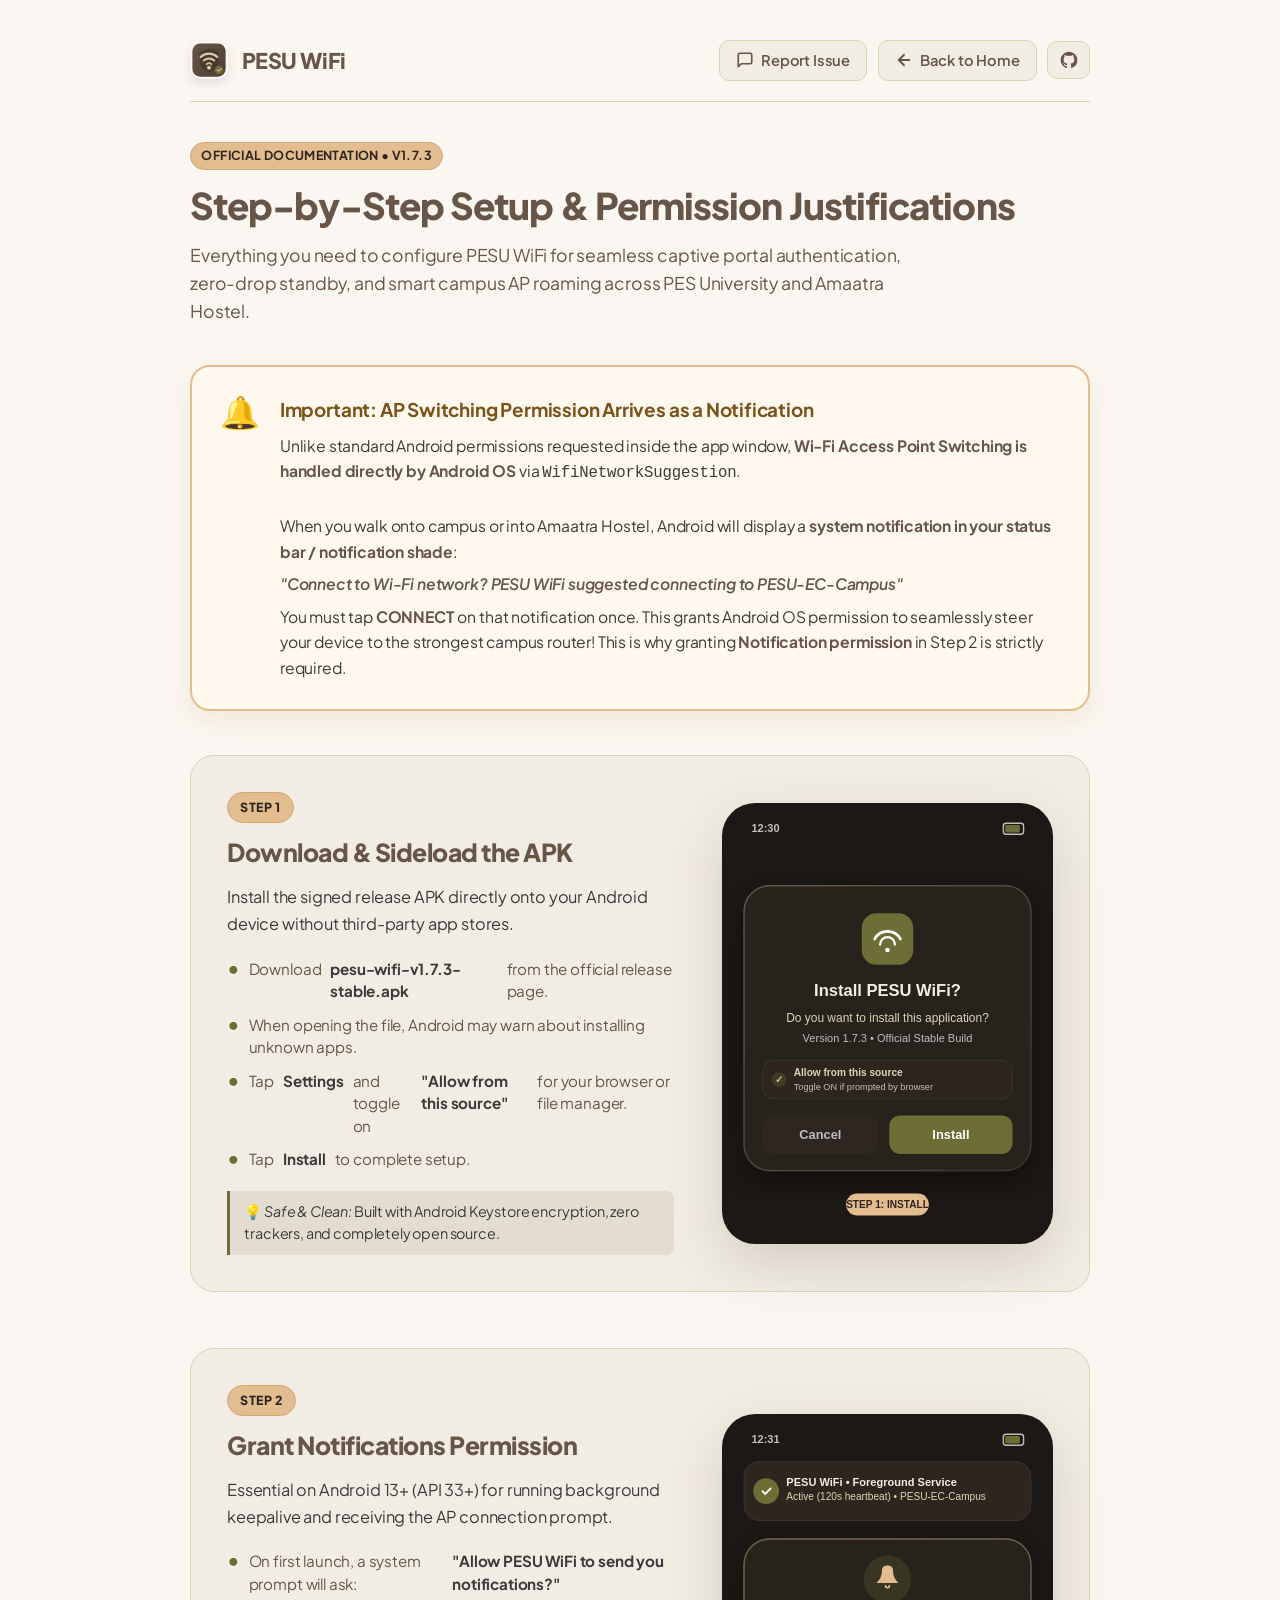
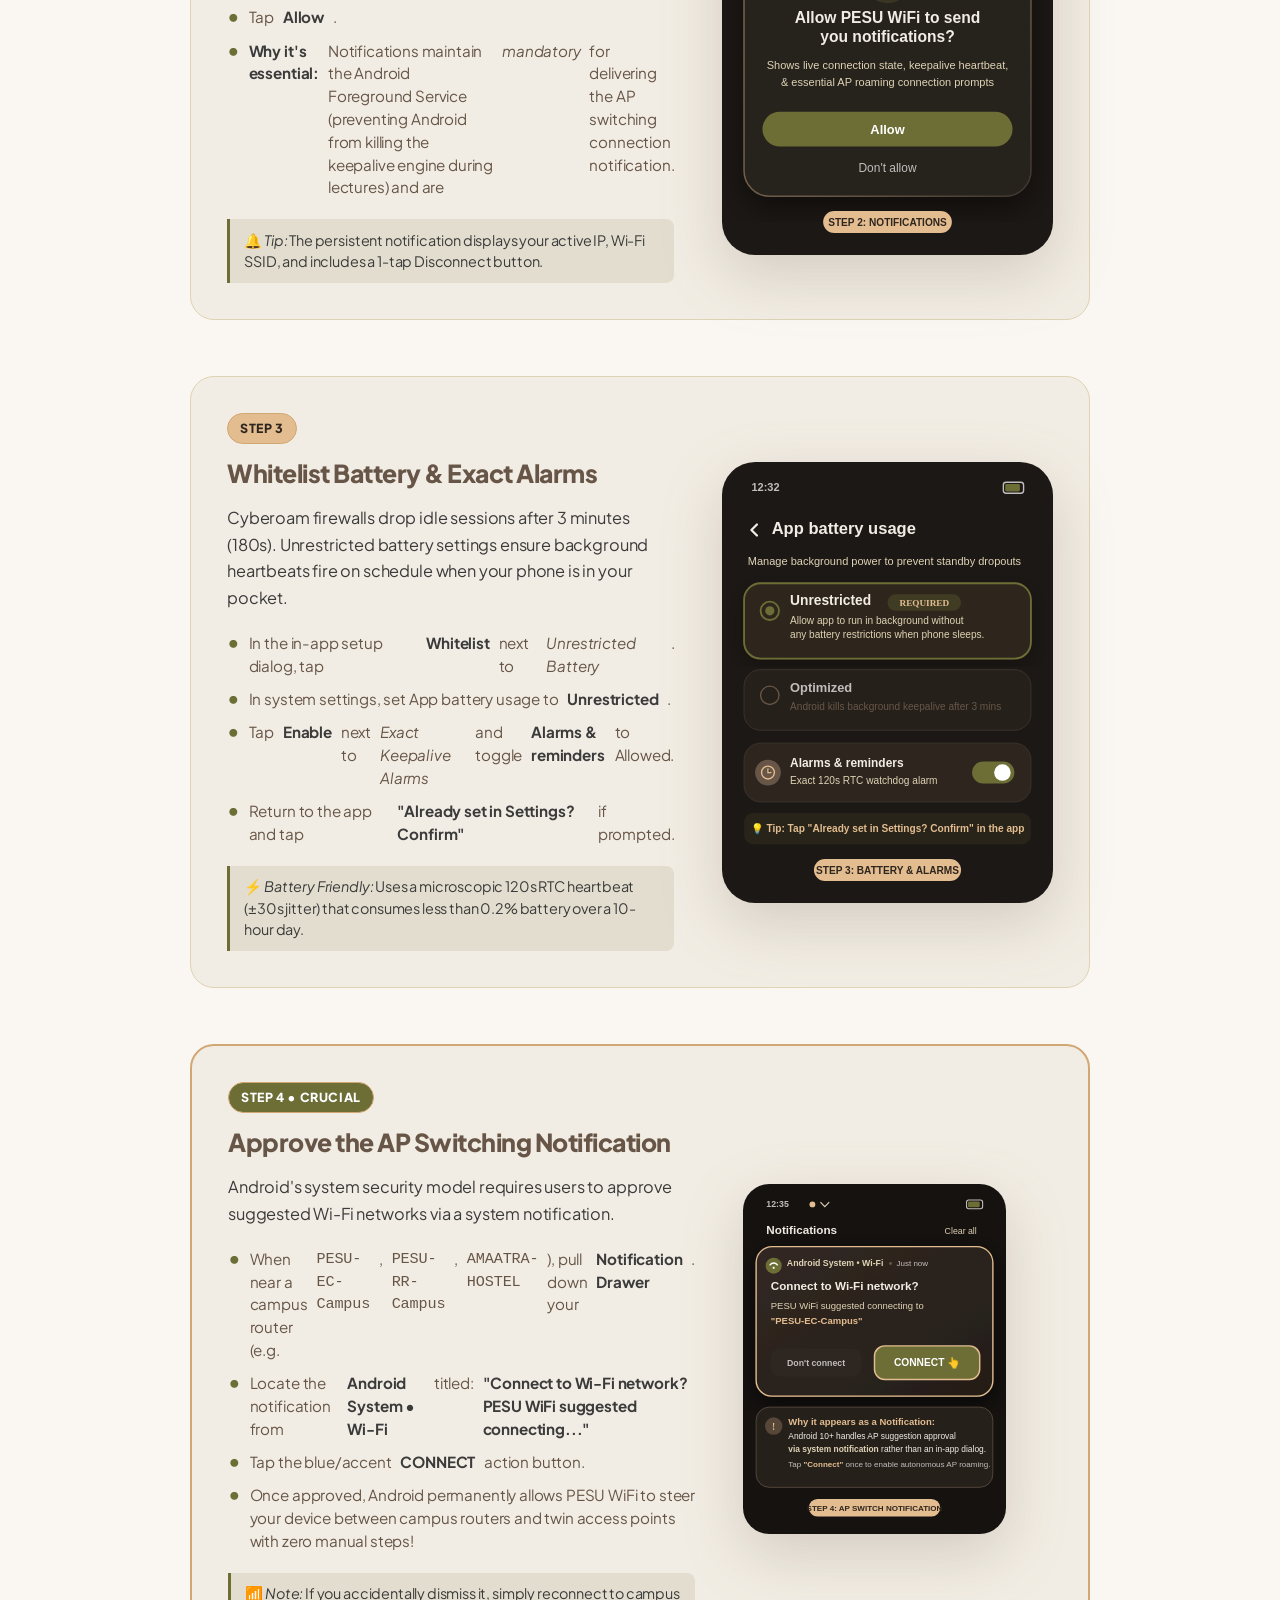
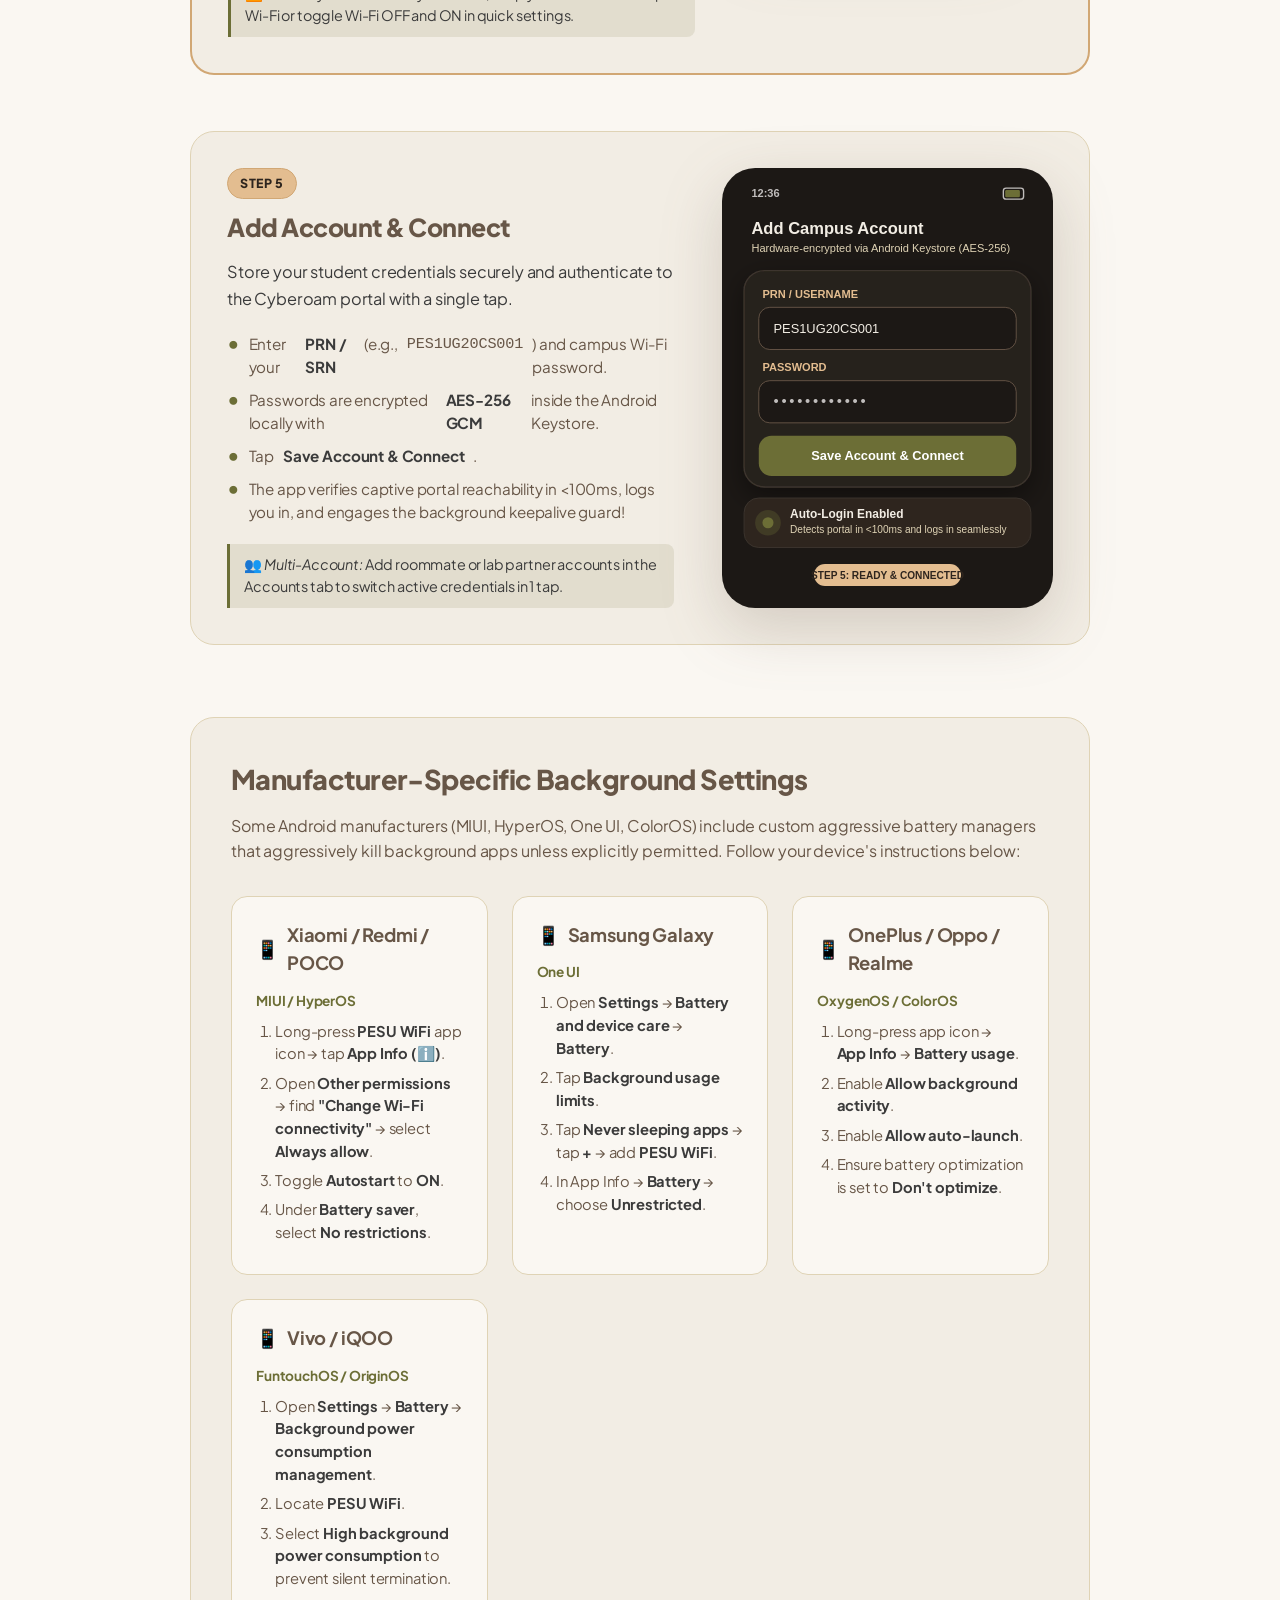
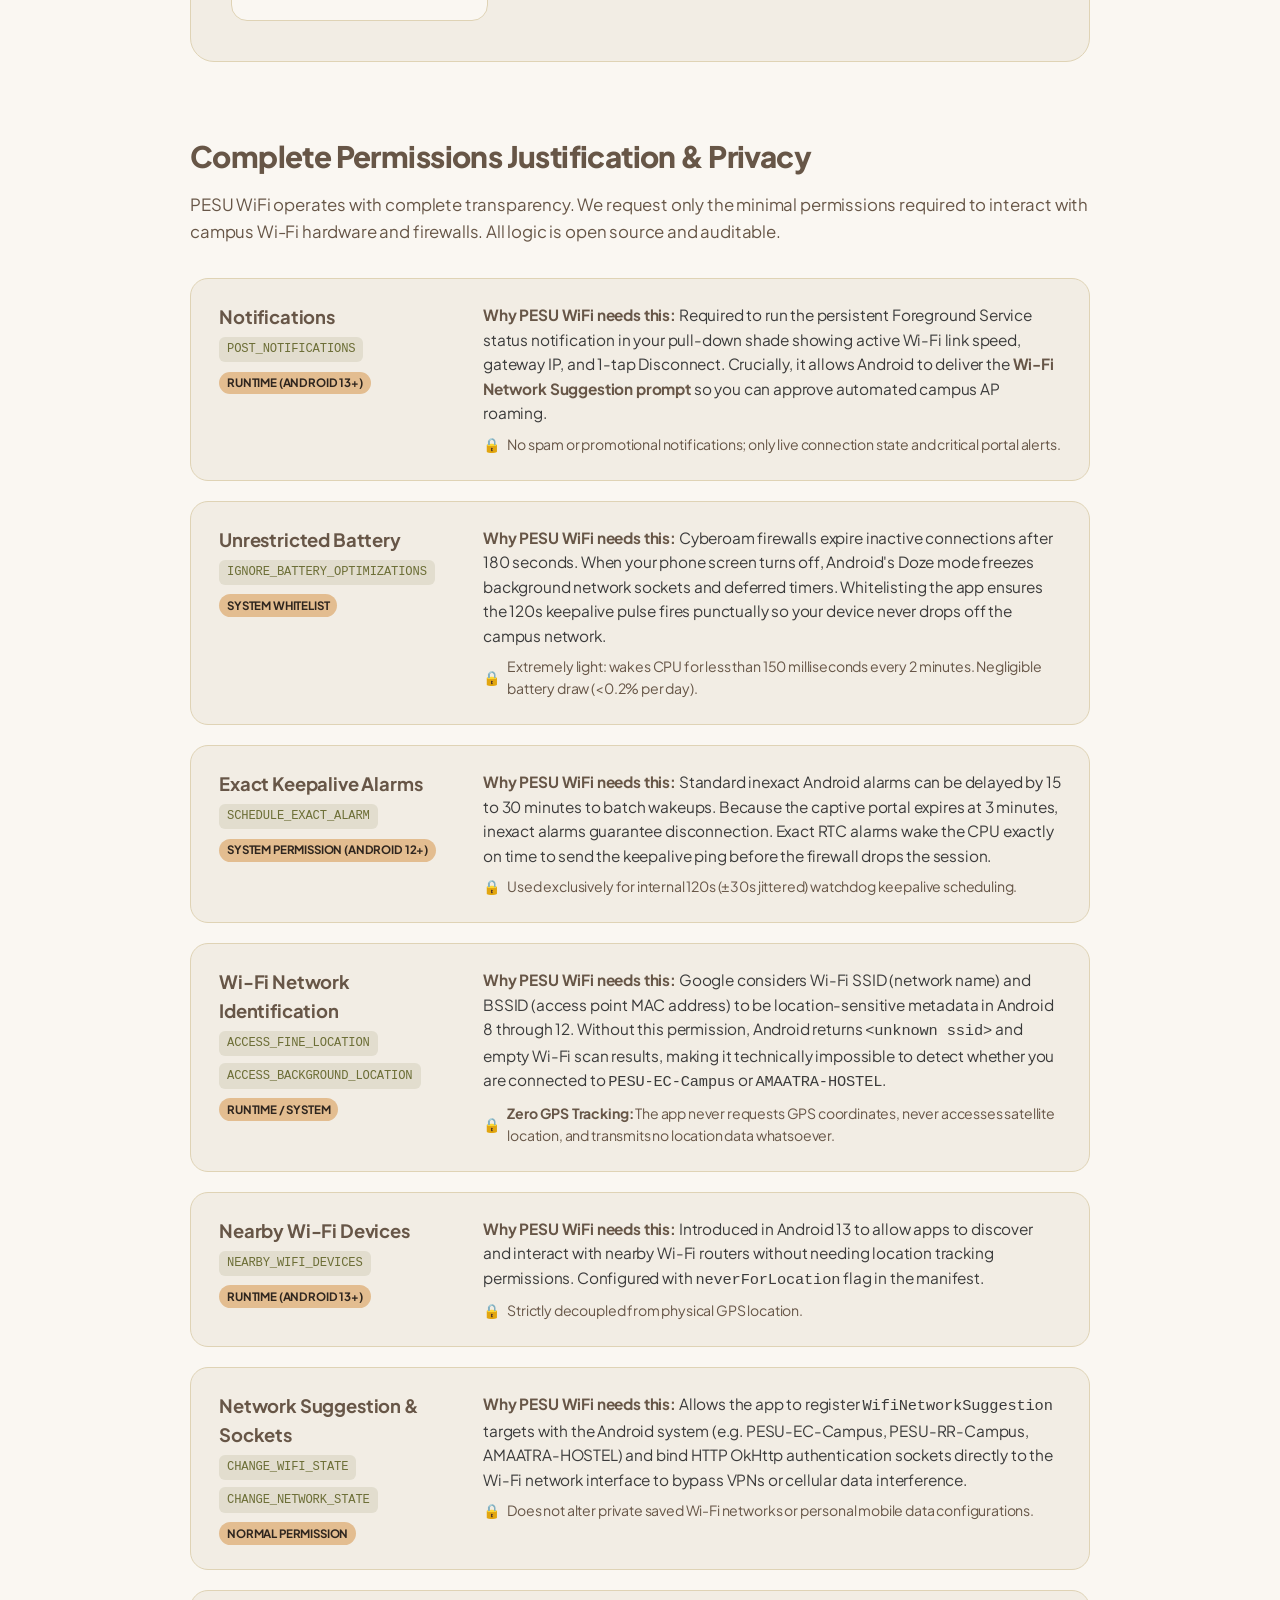
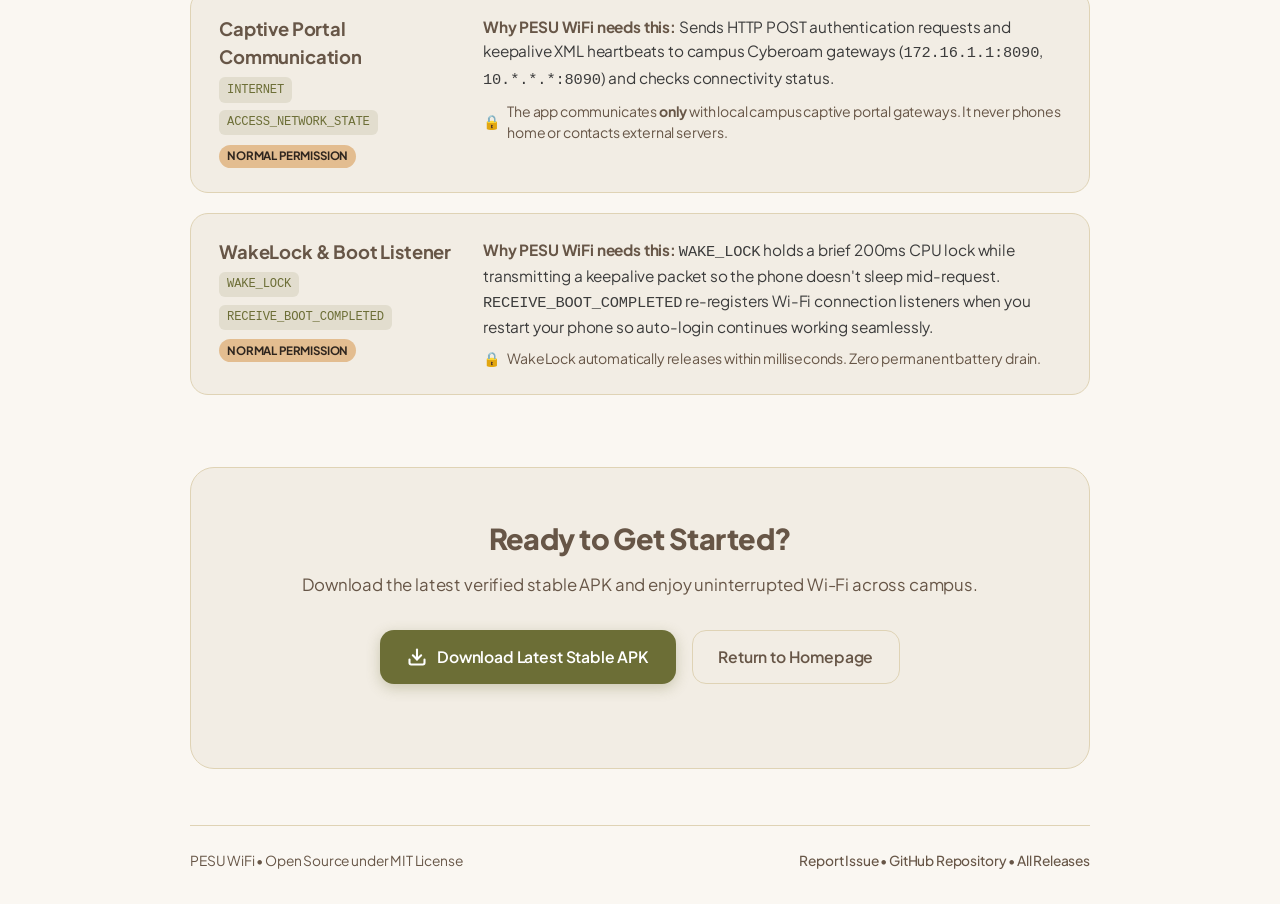
==== website/instructions.html @ f156d689 "feat(website): add theme-matching GitHub logo in top right corner" ====
<!DOCTYPE html>
<html lang="en">
<head>
  <meta charset="UTF-8">
  <meta name="viewport" content="width=device-width, initial-scale=1.0">
  <meta name="description" content="Step-by-step setup guide, AP switching instructions, and permission justifications for PESU WiFi on Android.">
  <meta name="theme-color" content="#675647">

  <title>Setup Guide &amp; Permissions — PESU WiFi</title>

  <link rel="icon" type="image/svg+xml" href="./assets/icon.svg">
  <link rel="preconnect" href="https://fonts.googleapis.com">
  <link rel="preconnect" href="https://fonts.gstatic.com" crossorigin>
  <link href="https://fonts.googleapis.com/css2?family=Plus+Jakarta+Sans:wght@400;500;600;700;800&display=swap" rel="stylesheet">
  <link rel="stylesheet" href="./css/style.css?v=7">
</head>
<body>

  <div class="guide-container">
    
    <!-- Top Navigation -->
    <nav class="nav-bar">
      <a href="./index.html" class="nav-brand">
        <img src="./assets/icon.svg" alt="PESU WiFi Logo" width="38" height="38">
        <span>PESU WiFi</span>
      </a>
      <div class="nav-links">
        <a href="./report.html" class="nav-back-link">
          <svg width="18" height="18" viewBox="0 0 24 24" fill="none" stroke="currentColor" stroke-width="2.2" stroke-linecap="round" stroke-linejoin="round">
            <path d="M21 15a2 2 0 0 1-2 2H7l-4 4V5a2 2 0 0 1 2-2h14a2 2 0 0 1 2 2z"></path>
          </svg>
          <span>Report Issue</span>
        </a>
        <a href="./index.html" class="nav-back-link">
          <svg width="18" height="18" viewBox="0 0 24 24" fill="none" stroke="currentColor" stroke-width="2.5" stroke-linecap="round" stroke-linejoin="round">
            <line x1="19" y1="12" x2="5" y2="12"></line>
            <polyline points="12 19 5 12 12 5"></polyline>
          </svg>
          <span>Back to Home</span>
        </a>
        <a href="https://github.com/imyash0722/pesu-wifi-android" class="nav-back-link nav-icon-link" target="_blank" rel="noopener noreferrer" aria-label="View on GitHub" title="View on GitHub">
          <svg width="20" height="20" viewBox="0 0 24 24" fill="currentColor" aria-hidden="true">
            <path fill-rule="evenodd" clip-rule="evenodd" d="M12 2C6.477 2 2 6.484 2 12.017c0 4.425 2.865 8.18 6.839 9.504.5.092.682-.217.682-.483 0-.237-.008-.868-.013-1.703-2.782.605-3.369-1.343-3.369-1.343-.454-1.158-1.11-1.466-1.11-1.466-.908-.62.069-.608.069-.608 1.003.07 1.53 1.032 1.53 1.032.892 1.53 2.341 1.088 2.91.832.092-.647.35-1.088.636-1.338-2.22-.253-4.555-1.113-4.555-4.951 0-1.093.39-1.988 1.029-2.688-.103-.253-.446-1.272.098-2.65 0 0 .84-.27 2.75 1.026A9.564 9.564 0 0112 6.844c.85.004 1.705.115 2.504.337 1.909-1.296 2.747-1.027 2.747-1.027.546 1.379.202 2.398.1 2.651.64.7 1.028 1.595 1.028 2.688 0 3.848-2.339 4.695-4.566 4.943.359.309.678.92.678 1.855 0 1.338-.012 2.419-.012 2.747 0 .268.18.58.688.482A10.019 10.019 0 0022 12.017C22 6.484 17.522 2 12 2z"/>
          </svg>
        </a>
      </div>
    </nav>

    <!-- Header -->
    <header class="guide-header">
      <span class="badge" style="margin-bottom: 0.85rem;">Official Documentation • v1.7.3</span>
      <h1>Step-by-Step Setup &amp; Permission Justifications</h1>
      <p>
        Everything you need to configure PESU WiFi for seamless captive portal authentication, zero-drop standby, and smart campus AP roaming across PES University and Amaatra Hostel.
      </p>
    </header>

    <!-- CRITICAL CALLOUT: AP SWITCHING PERMISSION ARRIVES AS NOTIFICATION -->
    <aside class="notice-card" role="alert">
      <div class="notice-icon">🔔</div>
      <div>
        <h2 class="notice-title">Important: AP Switching Permission Arrives as a Notification</h2>
        <div class="notice-body">
          Unlike standard Android permissions requested inside the app window, <strong>Wi-Fi Access Point Switching is handled directly by Android OS</strong> via <code>WifiNetworkSuggestion</code>.<br><br>
          When you walk onto campus or into Amaatra Hostel, Android will display a <strong>system notification in your status bar / notification shade</strong>:
          <br>
          <em style="display:inline-block; margin: 0.4rem 0; font-weight:600; color:var(--brand-title);">"Connect to Wi-Fi network? PESU WiFi suggested connecting to PESU-EC-Campus"</em>
          <br>
          You must tap <strong>CONNECT</strong> on that notification once. This grants Android OS permission to seamlessly steer your device to the strongest campus router! 
          This is why granting <strong>Notification permission</strong> in Step 2 is strictly required.
        </div>
      </div>
    </aside>

    <!-- STEP-BY-STEP VISUAL INSTRUCTIONS -->
    <section class="steps-section" aria-label="Installation and Setup Steps">
      
      <!-- Step 1: Install -->
      <article class="step-item">
        <div class="step-content">
          <span class="step-badge">Step 1</span>
          <h2 class="step-title">Download &amp; Sideload the APK</h2>
          <p class="step-desc">
            Install the signed release APK directly onto your Android device without third-party app stores.
          </p>
          <ul class="step-list">
            <li>Download <strong>pesu-wifi-v1.7.3-stable.apk</strong> from the official release page.</li>
            <li>When opening the file, Android may warn about installing unknown apps.</li>
            <li>Tap <strong>Settings</strong> and toggle on <strong>"Allow from this source"</strong> for your browser or file manager.</li>
            <li>Tap <strong>Install</strong> to complete setup.</li>
          </ul>
          <div class="step-tip">
            💡 <em>Safe &amp; Clean:</em> Built with Android Keystore encryption, zero trackers, and completely open source.
          </div>
        </div>
        <div class="step-mockup">
          <img src="./assets/mockups/step-install.svg" alt="Illustration of Step 1 APK Installation dialog" width="340" height="450" loading="lazy">
        </div>
      </article>

      <!-- Step 2: Notifications -->
      <article class="step-item">
        <div class="step-content">
          <span class="step-badge">Step 2</span>
          <h2 class="step-title">Grant Notifications Permission</h2>
          <p class="step-desc">
            Essential on Android 13+ (API 33+) for running background keepalive and receiving the AP connection prompt.
          </p>
          <ul class="step-list">
            <li>On first launch, a system prompt will ask: <strong>"Allow PESU WiFi to send you notifications?"</strong></li>
            <li>Tap <strong>Allow</strong>.</li>
            <li><strong>Why it's essential:</strong> Notifications maintain the Android Foreground Service (preventing Android from killing the keepalive engine during lectures) and are <em>mandatory</em> for delivering the AP switching connection notification.</li>
          </ul>
          <div class="step-tip">
            🔔 <em>Tip:</em> The persistent notification displays your active IP, Wi-Fi SSID, and includes a 1-tap Disconnect button.
          </div>
        </div>
        <div class="step-mockup">
          <img src="./assets/mockups/step-notification.svg" alt="Illustration of Step 2 Notification Permission prompt" width="340" height="450" loading="lazy">
        </div>
      </article>

      <!-- Step 3: Battery & Alarms -->
      <article class="step-item">
        <div class="step-content">
          <span class="step-badge">Step 3</span>
          <h2 class="step-title">Whitelist Battery &amp; Exact Alarms</h2>
          <p class="step-desc">
            Cyberoam firewalls drop idle sessions after 3 minutes (180s). Unrestricted battery settings ensure background heartbeats fire on schedule when your phone is in your pocket.
          </p>
          <ul class="step-list">
            <li>In the in-app setup dialog, tap <strong>Whitelist</strong> next to <em>Unrestricted Battery</em>.</li>
            <li>In system settings, set App battery usage to <strong>Unrestricted</strong>.</li>
            <li>Tap <strong>Enable</strong> next to <em>Exact Keepalive Alarms</em> and toggle <strong>Alarms &amp; reminders</strong> to Allowed.</li>
            <li>Return to the app and tap <strong>"Already set in Settings? Confirm"</strong> if prompted.</li>
          </ul>
          <div class="step-tip">
            ⚡ <em>Battery Friendly:</em> Uses a microscopic 120s RTC heartbeat (&plusmn;30s jitter) that consumes less than 0.2% battery over a 10-hour day.
          </div>
        </div>
        <div class="step-mockup">
          <img src="./assets/mockups/step-battery.svg" alt="Illustration of Step 3 Battery Optimization and Exact Alarms settings" width="340" height="450" loading="lazy">
        </div>
      </article>

      <!-- Step 4: AP Switching Notification -->
      <article class="step-item" style="border: 2px solid var(--badge-border);">
        <div class="step-content">
          <span class="step-badge" style="background:#6C6E36; color:#FFF;">Step 4 • Crucial</span>
          <h2 class="step-title">Approve the AP Switching Notification</h2>
          <p class="step-desc">
            Android's system security model requires users to approve suggested Wi-Fi networks via a system notification.
          </p>
          <ul class="step-list">
            <li>When near a campus router (e.g. <code>PESU-EC-Campus</code>, <code>PESU-RR-Campus</code>, <code>AMAATRA-HOSTEL</code>), pull down your <strong>Notification Drawer</strong>.</li>
            <li>Locate the notification from <strong>Android System • Wi-Fi</strong> titled: <br><strong>"Connect to Wi-Fi network? PESU WiFi suggested connecting..."</strong></li>
            <li>Tap the blue/accent <strong>CONNECT</strong> action button.</li>
            <li>Once approved, Android permanently allows PESU WiFi to steer your device between campus routers and twin access points with zero manual steps!</li>
          </ul>
          <div class="step-tip">
            📶 <em>Note:</em> If you accidentally dismiss it, simply reconnect to campus Wi-Fi or toggle Wi-Fi OFF and ON in quick settings.
          </div>
        </div>
        <div class="step-mockup">
          <img src="./assets/mockups/step-ap-notification.svg" alt="Illustration of Step 4 Android System Notification for Wi-Fi Suggestion" width="340" height="450" loading="lazy">
        </div>
      </article>

      <!-- Step 5: Account & Connect -->
      <article class="step-item">
        <div class="step-content">
          <span class="step-badge">Step 5</span>
          <h2 class="step-title">Add Account &amp; Connect</h2>
          <p class="step-desc">
            Store your student credentials securely and authenticate to the Cyberoam portal with a single tap.
          </p>
          <ul class="step-list">
            <li>Enter your <strong>PRN / SRN</strong> (e.g., <code>PES1UG20CS001</code>) and campus Wi-Fi password.</li>
            <li>Passwords are encrypted locally with <strong>AES-256 GCM</strong> inside the Android Keystore.</li>
            <li>Tap <strong>Save Account &amp; Connect</strong>.</li>
            <li>The app verifies captive portal reachability in &lt;100ms, logs you in, and engages the background keepalive guard!</li>
          </ul>
          <div class="step-tip">
            👥 <em>Multi-Account:</em> Add roommate or lab partner accounts in the Accounts tab to switch active credentials in 1 tap.
          </div>
        </div>
        <div class="step-mockup">
          <img src="./assets/mockups/step-account.svg" alt="Illustration of Step 5 Account credentials form" width="340" height="450" loading="lazy">
        </div>
      </article>

    </section>

    <!-- OEM BRAND SPECIFIC SETTINGS -->
    <section class="oem-section">
      <h2>Manufacturer-Specific Background Settings</h2>
      <p>
        Some Android manufacturers (MIUI, HyperOS, One UI, ColorOS) include custom aggressive battery managers that aggressively kill background apps unless explicitly permitted. Follow your device's instructions below:
      </p>

      <div class="oem-grid">
        <!-- Xiaomi -->
        <div class="oem-card">
          <h3 class="oem-brand-title">
            <span>📱</span> Xiaomi / Redmi / POCO
          </h3>
          <p style="font-size:0.85rem; color:var(--btn-primary-bg); font-weight:700; margin-bottom:0.5rem;">MIUI / HyperOS</p>
          <ol>
            <li>Long-press <strong>PESU WiFi</strong> app icon &rarr; tap <strong>App Info (ℹ️)</strong>.</li>
            <li>Open <strong>Other permissions</strong> &rarr; find <strong>"Change Wi-Fi connectivity"</strong> &rarr; select <strong>Always allow</strong>.</li>
            <li>Toggle <strong>Autostart</strong> to <strong>ON</strong>.</li>
            <li>Under <strong>Battery saver</strong>, select <strong>No restrictions</strong>.</li>
          </ol>
        </div>

        <!-- Samsung -->
        <div class="oem-card">
          <h3 class="oem-brand-title">
            <span>📱</span> Samsung Galaxy
          </h3>
          <p style="font-size:0.85rem; color:var(--btn-primary-bg); font-weight:700; margin-bottom:0.5rem;">One UI</p>
          <ol>
            <li>Open <strong>Settings</strong> &rarr; <strong>Battery and device care</strong> &rarr; <strong>Battery</strong>.</li>
            <li>Tap <strong>Background usage limits</strong>.</li>
            <li>Tap <strong>Never sleeping apps</strong> &rarr; tap <strong>+</strong> &rarr; add <strong>PESU WiFi</strong>.</li>
            <li>In App Info &rarr; <strong>Battery</strong> &rarr; choose <strong>Unrestricted</strong>.</li>
          </ol>
        </div>

        <!-- OnePlus / Oppo / Realme -->
        <div class="oem-card">
          <h3 class="oem-brand-title">
            <span>📱</span> OnePlus / Oppo / Realme
          </h3>
          <p style="font-size:0.85rem; color:var(--btn-primary-bg); font-weight:700; margin-bottom:0.5rem;">OxygenOS / ColorOS</p>
          <ol>
            <li>Long-press app icon &rarr; <strong>App Info</strong> &rarr; <strong>Battery usage</strong>.</li>
            <li>Enable <strong>Allow background activity</strong>.</li>
            <li>Enable <strong>Allow auto-launch</strong>.</li>
            <li>Ensure battery optimization is set to <strong>Don't optimize</strong>.</li>
          </ol>
        </div>

        <!-- Vivo / iQOO -->
        <div class="oem-card">
          <h3 class="oem-brand-title">
            <span>📱</span> Vivo / iQOO
          </h3>
          <p style="font-size:0.85rem; color:var(--btn-primary-bg); font-weight:700; margin-bottom:0.5rem;">FuntouchOS / OriginOS</p>
          <ol>
            <li>Open <strong>Settings</strong> &rarr; <strong>Battery</strong> &rarr; <strong>Background power consumption management</strong>.</li>
            <li>Locate <strong>PESU WiFi</strong>.</li>
            <li>Select <strong>High background power consumption</strong> to prevent silent termination.</li>
          </ol>
        </div>
      </div>
    </section>

    <!-- COMPREHENSIVE PERMISSIONS JUSTIFICATION -->
    <section class="permissions-section">
      <h2>Complete Permissions Justification &amp; Privacy</h2>
      <p class="permissions-intro">
        PESU WiFi operates with complete transparency. We request only the minimal permissions required to interact with campus Wi-Fi hardware and firewalls. All logic is open source and auditable.
      </p>

      <div class="permissions-grid">
        
        <!-- POST_NOTIFICATIONS -->
        <div class="perm-card">
          <div class="perm-header">
            <span class="perm-name">Notifications</span>
            <code class="perm-constant">POST_NOTIFICATIONS</code>
            <span class="perm-type-badge">Runtime (Android 13+)</span>
          </div>
          <div>
            <div class="perm-justification">
              <strong>Why PESU WiFi needs this:</strong>
              Required to run the persistent Foreground Service status notification in your pull-down shade showing active Wi-Fi link speed, gateway IP, and 1-tap Disconnect. Crucially, it allows Android to deliver the <strong>Wi-Fi Network Suggestion prompt</strong> so you can approve automated campus AP roaming.
            </div>
            <div class="perm-privacy">
              <span class="perm-privacy-icon">🔒</span>
              <span>No spam or promotional notifications; only live connection state and critical portal alerts.</span>
            </div>
          </div>
        </div>

        <!-- REQUEST_IGNORE_BATTERY_OPTIMIZATIONS -->
        <div class="perm-card">
          <div class="perm-header">
            <span class="perm-name">Unrestricted Battery</span>
            <code class="perm-constant">IGNORE_BATTERY_OPTIMIZATIONS</code>
            <span class="perm-type-badge">System Whitelist</span>
          </div>
          <div>
            <div class="perm-justification">
              <strong>Why PESU WiFi needs this:</strong>
              Cyberoam firewalls expire inactive connections after 180 seconds. When your phone screen turns off, Android's Doze mode freezes background network sockets and deferred timers. Whitelisting the app ensures the 120s keepalive pulse fires punctually so your device never drops off the campus network.
            </div>
            <div class="perm-privacy">
              <span class="perm-privacy-icon">🔒</span>
              <span>Extremely light: wakes CPU for less than 150 milliseconds every 2 minutes. Negligible battery draw (&lt;0.2% per day).</span>
            </div>
          </div>
        </div>

        <!-- SCHEDULE_EXACT_ALARM -->
        <div class="perm-card">
          <div class="perm-header">
            <span class="perm-name">Exact Keepalive Alarms</span>
            <code class="perm-constant">SCHEDULE_EXACT_ALARM</code>
            <span class="perm-type-badge">System Permission (Android 12+)</span>
          </div>
          <div>
            <div class="perm-justification">
              <strong>Why PESU WiFi needs this:</strong>
              Standard inexact Android alarms can be delayed by 15 to 30 minutes to batch wakeups. Because the captive portal expires at 3 minutes, inexact alarms guarantee disconnection. Exact RTC alarms wake the CPU exactly on time to send the keepalive ping before the firewall drops the session.
            </div>
            <div class="perm-privacy">
              <span class="perm-privacy-icon">🔒</span>
              <span>Used exclusively for internal 120s (&plusmn;30s jittered) watchdog keepalive scheduling.</span>
            </div>
          </div>
        </div>

        <!-- LOCATION (FINE, COARSE, BACKGROUND) -->
        <div class="perm-card">
          <div class="perm-header">
            <span class="perm-name">Wi-Fi Network Identification</span>
            <code class="perm-constant">ACCESS_FINE_LOCATION</code>
            <code class="perm-constant" style="margin-top:2px;">ACCESS_BACKGROUND_LOCATION</code>
            <span class="perm-type-badge">Runtime / System</span>
          </div>
          <div>
            <div class="perm-justification">
              <strong>Why PESU WiFi needs this:</strong>
              Google considers Wi-Fi SSID (network name) and BSSID (access point MAC address) to be location-sensitive metadata in Android 8 through 12. Without this permission, Android returns <code>&lt;unknown ssid&gt;</code> and empty Wi-Fi scan results, making it technically impossible to detect whether you are connected to <code>PESU-EC-Campus</code> or <code>AMAATRA-HOSTEL</code>.
            </div>
            <div class="perm-privacy">
              <span class="perm-privacy-icon">🔒</span>
              <span><strong>Zero GPS Tracking:</strong> The app never requests GPS coordinates, never accesses satellite location, and transmits no location data whatsoever.</span>
            </div>
          </div>
        </div>

        <!-- NEARBY_WIFI_DEVICES -->
        <div class="perm-card">
          <div class="perm-header">
            <span class="perm-name">Nearby Wi-Fi Devices</span>
            <code class="perm-constant">NEARBY_WIFI_DEVICES</code>
            <span class="perm-type-badge">Runtime (Android 13+)</span>
          </div>
          <div>
            <div class="perm-justification">
              <strong>Why PESU WiFi needs this:</strong>
              Introduced in Android 13 to allow apps to discover and interact with nearby Wi-Fi routers without needing location tracking permissions. Configured with <code>neverForLocation</code> flag in the manifest.
            </div>
            <div class="perm-privacy">
              <span class="perm-privacy-icon">🔒</span>
              <span>Strictly decoupled from physical GPS location.</span>
            </div>
          </div>
        </div>

        <!-- CHANGE_WIFI_STATE / CHANGE_NETWORK_STATE -->
        <div class="perm-card">
          <div class="perm-header">
            <span class="perm-name">Network Suggestion &amp; Sockets</span>
            <code class="perm-constant">CHANGE_WIFI_STATE</code>
            <code class="perm-constant" style="margin-top:2px;">CHANGE_NETWORK_STATE</code>
            <span class="perm-type-badge">Normal Permission</span>
          </div>
          <div>
            <div class="perm-justification">
              <strong>Why PESU WiFi needs this:</strong>
              Allows the app to register <code>WifiNetworkSuggestion</code> targets with the Android system (e.g. PESU-EC-Campus, PESU-RR-Campus, AMAATRA-HOSTEL) and bind HTTP OkHttp authentication sockets directly to the Wi-Fi network interface to bypass VPNs or cellular data interference.
            </div>
            <div class="perm-privacy">
              <span class="perm-privacy-icon">🔒</span>
              <span>Does not alter private saved Wi-Fi networks or personal mobile data configurations.</span>
            </div>
          </div>
        </div>

        <!-- INTERNET & NETWORK STATE -->
        <div class="perm-card">
          <div class="perm-header">
            <span class="perm-name">Captive Portal Communication</span>
            <code class="perm-constant">INTERNET</code>
            <code class="perm-constant" style="margin-top:2px;">ACCESS_NETWORK_STATE</code>
            <span class="perm-type-badge">Normal Permission</span>
          </div>
          <div>
            <div class="perm-justification">
              <strong>Why PESU WiFi needs this:</strong>
              Sends HTTP POST authentication requests and keepalive XML heartbeats to campus Cyberoam gateways (<code>172.16.1.1:8090</code>, <code>10.*.*.*:8090</code>) and checks connectivity status.
            </div>
            <div class="perm-privacy">
              <span class="perm-privacy-icon">🔒</span>
              <span>The app communicates <strong>only</strong> with local campus captive portal gateways. It never phones home or contacts external servers.</span>
            </div>
          </div>
        </div>

        <!-- WAKE_LOCK & BOOT_COMPLETED -->
        <div class="perm-card">
          <div class="perm-header">
            <span class="perm-name">WakeLock &amp; Boot Listener</span>
            <code class="perm-constant">WAKE_LOCK</code>
            <code class="perm-constant" style="margin-top:2px;">RECEIVE_BOOT_COMPLETED</code>
            <span class="perm-type-badge">Normal Permission</span>
          </div>
          <div>
            <div class="perm-justification">
              <strong>Why PESU WiFi needs this:</strong>
              <code>WAKE_LOCK</code> holds a brief 200ms CPU lock while transmitting a keepalive packet so the phone doesn't sleep mid-request. <code>RECEIVE_BOOT_COMPLETED</code> re-registers Wi-Fi connection listeners when you restart your phone so auto-login continues working seamlessly.
            </div>
            <div class="perm-privacy">
              <span class="perm-privacy-icon">🔒</span>
              <span>WakeLock automatically releases within milliseconds. Zero permanent battery drain.</span>
            </div>
          </div>
        </div>

      </div>
    </section>

    <!-- CALL TO ACTION & FOOTER -->
    <section class="guide-cta">
      <h2>Ready to Get Started?</h2>
      <p>Download the latest verified stable APK and enjoy uninterrupted Wi-Fi across campus.</p>
      
      <div class="actions">
        <a href="https://github.com/imyash0722/pesu-wifi-android/releases/download/v1.7.3/pesu-wifi-v1.7.3-stable.apk" class="btn btn-primary" data-download-apk download="pesu-wifi-v1.7.3-stable.apk">
          <svg width="20" height="20" viewBox="0 0 24 24" fill="none" stroke="currentColor" stroke-width="2.5" stroke-linecap="round" stroke-linejoin="round">
            <path d="M21 15v4a2 2 0 0 1-2 2H5a2 2 0 0 1-2-2v-4"></path>
            <polyline points="7 10 12 15 17 10"></polyline>
            <line x1="12" y1="15" x2="12" y2="3"></line>
          </svg>
          <span>Download Latest Stable APK</span>
        </a>

        <a href="./index.html" class="btn btn-secondary">
          <span>Return to Homepage</span>
        </a>
      </div>
    </section>

    <!-- Footer -->
    <footer class="footer" style="justify-content: space-between; flex-wrap: wrap;">
      <div>
        <span>PESU WiFi • Open Source under MIT License</span>
      </div>
      <div>
        <a href="./report.html">Report Issue</a>
        <span>•</span>
        <a href="https://github.com/imyash0722/pesu-wifi-android" target="_blank" rel="noopener noreferrer">GitHub Repository</a>
        <span>•</span>
        <a href="https://github.com/imyash0722/pesu-wifi-android/releases" target="_blank" rel="noopener noreferrer">All Releases</a>
      </div>
    </footer>

  </div>

  <script>
    // Directly download the latest stable APK asset
    (function() {
      fetch("https://api.github.com/repos/imyash0722/pesu-wifi-android/releases/latest")
        .then(function(res) { return res.json(); })
        .then(function(data) {
          if (data && Array.isArray(data.assets)) {
            var stableAsset = data.assets.find(function(a) {
              return a.name.endsWith("-stable.apk") || a.name === "app-stable-release.apk" || a.name.includes("stable");
            });
            if (stableAsset && stableAsset.browser_download_url) {
              var btn = document.querySelector('[data-download-apk]');
              if (btn) {
                btn.href = stableAsset.browser_download_url;
                btn.setAttribute('download', stableAsset.name);
              }
            }
          }
        })
        .catch(function() {});
    })();
  </script>
</body>
</html>
---- website/css/style.css ----
/* "STUDY HARD" Palette Stylesheet — PESU WiFi
   Primary: #675647 | Accent Amber: #E3BD90 | Neutral Sand: #DFD3B5
   Neutral Stone: #C0BDBC | Accent Olive: #6C6E36 | Dark Text: #3B3B3B
*/

@import url('https://fonts.googleapis.com/css2?family=Plus+Jakarta+Sans:wght@400;500;600;700;800&display=swap');

:root {
  --bg: #FAF7F2;
  --surface: #F2EDE4;
  --surface-border: #DFD3B5;
  --text: #3B3B3B;
  --text-muted: #675647;
  --brand-title: #675647;
  --badge-bg: #E3BD90;
  --badge-border: #D1A774;
  --badge-text: #2E251E;
  --btn-primary-bg: #6C6E36;
  --btn-primary-hover: #585A2A;
  --btn-primary-text: #FFFFFF;
  --btn-primary-shadow: 0 4px 14px rgba(108, 110, 54, 0.3);
  --btn-secondary-bg: #EFE8DA;
  --btn-secondary-border: #DFD3B5;
  --btn-secondary-text: #675647;
  --btn-secondary-hover: #DFD3B5;
  --footer-text: #675647;
  --footer-border: #DFD3B5;
  --shadow-card: 0 10px 30px rgba(103, 86, 71, 0.08);
  --shadow-mockup: drop-shadow(0 20px 30px rgba(103, 86, 71, 0.22));
  --notice-bg: #FFF8EE;
  --notice-border: #E3BD90;
  --notice-title: #7A531A;
  --notice-shadow: 0 10px 24px rgba(227, 189, 144, 0.25);
}

@media (prefers-color-scheme: dark) {
  :root {
    --bg: #1B1714;
    --surface: #26201B;
    --surface-border: #3D352E;
    --text: #F2EDE4;
    --text-muted: #DFD3B5;
    --brand-title: #E3BD90;
    --badge-bg: #2E2721;
    --badge-border: #675647;
    --badge-text: #E3BD90;
    --btn-primary-bg: #6C6E36;
    --btn-primary-hover: #7E8140;
    --btn-primary-text: #FFFFFF;
    --btn-primary-shadow: 0 4px 18px rgba(108, 110, 54, 0.45);
    --btn-secondary-bg: #29231E;
    --btn-secondary-border: #4D4238;
    --btn-secondary-text: #DFD3B5;
    --btn-secondary-hover: #38302A;
    --footer-text: #C0BDBC;
    --footer-border: #38302A;
    --shadow-card: 0 14px 35px rgba(0, 0, 0, 0.45);
    --shadow-mockup: drop-shadow(0 25px 40px rgba(0, 0, 0, 0.65));
    --notice-bg: #2E251E;
    --notice-border: #A37C4C;
    --notice-title: #E3BD90;
    --notice-shadow: 0 10px 30px rgba(0, 0, 0, 0.5);
  }
}

html {
  scroll-behavior: smooth;
  -webkit-text-size-adjust: 100%;
}

*, *::before, *::after {
  box-sizing: border-box;
  margin: 0;
  padding: 0;
}

body {
  font-family: 'Plus Jakarta Sans', -apple-system, BlinkMacSystemFont, "Segoe UI", Roboto, Helvetica, Arial, sans-serif;
  background-color: var(--bg);
  color: var(--text);
  min-height: 100vh;
  position: relative;
  display: flex;
  align-items: center;
  justify-content: center;
  padding: 2.5rem 1.5rem;
  line-height: 1.55;
  letter-spacing: -0.01em;
  -webkit-font-smoothing: antialiased;
  -moz-osx-font-smoothing: grayscale;
}

/* Common Layouts */
.container {
  width: 100%;
  max-width: 960px;
  margin: 0 auto;
}

.guide-container {
  width: 100%;
  max-width: 900px;
  margin: 0 auto;
}

.hero-layout {
  display: grid;
  grid-template-columns: 1.15fr 0.85fr;
  align-items: center;
  gap: 3.5rem;
}

/* Navigation Bar (Instructions & Report Pages) */
.nav-bar {
  display: flex;
  align-items: center;
  justify-content: space-between;
  margin-bottom: 2.5rem;
  padding-bottom: 1.25rem;
  border-bottom: 1px solid var(--surface-border);
}

.nav-brand {
  display: flex;
  align-items: center;
  gap: 0.85rem;
  text-decoration: none;
  color: var(--brand-title);
  font-weight: 800;
  font-size: 1.35rem;
  letter-spacing: -0.02em;
}

.nav-brand img {
  width: 38px;
  height: 38px;
  border-radius: 10px;
  box-shadow: 0 4px 10px rgba(103, 86, 71, 0.15);
}

.nav-links {
  display: flex;
  gap: 0.65rem;
  align-items: center;
  flex-wrap: wrap;
}

.nav-back-link {
  display: inline-flex;
  align-items: center;
  gap: 0.45rem;
  color: var(--text-muted);
  text-decoration: none;
  font-size: 0.92rem;
  font-weight: 600;
  padding: 0.5rem 1rem;
  border-radius: 10px;
  background: var(--surface);
  border: 1px solid var(--surface-border);
  transition: all 0.18s ease;
}

.nav-back-link:hover {
  background: var(--btn-secondary-hover);
  color: var(--text);
  transform: translateY(-1px);
}

.nav-icon-link {
  padding: 0.5rem 0.65rem;
  display: inline-flex;
  align-items: center;
  justify-content: center;
  color: var(--brand-title);
}

.nav-icon-link:hover {
  color: var(--btn-primary-bg);
}

/* Top-Right GitHub Corner Link */
.github-corner-btn {
  position: absolute;
  top: 1.5rem;
  right: 1.5rem;
  display: inline-flex;
  align-items: center;
  justify-content: center;
  width: 42px;
  height: 42px;
  border-radius: 12px;
  background-color: var(--surface);
  border: 1px solid var(--surface-border);
  color: var(--brand-title);
  text-decoration: none;
  transition: all 0.2s cubic-bezier(0.16, 1, 0.3, 1);
  box-shadow: 0 4px 12px rgba(103, 86, 71, 0.08);
  z-index: 50;
}

.github-corner-btn:hover {
  background-color: var(--btn-secondary-hover);
  color: var(--btn-primary-bg);
  border-color: var(--badge-border);
  transform: translateY(-2px);
  box-shadow: 0 6px 16px rgba(103, 86, 71, 0.16);
}

.github-corner-btn:active {
  transform: translateY(0);
}

/* Header & Typography */
.brand {
  display: flex;
  align-items: center;
  gap: 1.25rem;
  margin-bottom: 1.5rem;
}

.brand-icon {
  width: 58px;
  height: 58px;
  border-radius: 16px;
  flex-shrink: 0;
  box-shadow: 0 6px 16px rgba(103, 86, 71, 0.22);
}

.brand-title {
  font-size: 2.4rem;
  font-weight: 800;
  letter-spacing: -0.03em;
  line-height: 1.1;
  color: var(--brand-title);
}

.badge {
  display: inline-flex;
  align-items: center;
  font-size: 0.78rem;
  font-weight: 700;
  color: var(--badge-text);
  background-color: var(--badge-bg);
  border: 1px solid var(--badge-border);
  padding: 0.2rem 0.65rem;
  border-radius: 999px;
  letter-spacing: 0.03em;
  text-transform: uppercase;
}

.description {
  font-size: 1.1rem;
  color: var(--text-muted);
  line-height: 1.65;
  margin-bottom: 2rem;
  max-width: 500px;
}

.guide-header {
  margin-bottom: 2.5rem;
}

.guide-header h1 {
  font-size: 2.3rem;
  font-weight: 800;
  color: var(--brand-title);
  letter-spacing: -0.025em;
  line-height: 1.2;
  margin-bottom: 0.85rem;
}

.guide-header p {
  font-size: 1.1rem;
  color: var(--text-muted);
  line-height: 1.6;
  max-width: 720px;
}

/* Callout Banner (Homepage AP switching reminder) */
.callout-banner {
  background: rgba(108, 110, 54, 0.09);
  border: 1px solid rgba(108, 110, 54, 0.22);
  border-left: 4px solid var(--btn-primary-bg);
  border-radius: 12px;
  padding: 0.85rem 1.1rem;
  margin-bottom: 2rem;
  font-size: 0.92rem;
  color: var(--text);
  line-height: 1.55;
  display: flex;
  align-items: flex-start;
  gap: 0.75rem;
}

.callout-banner a {
  color: var(--brand-title);
  font-weight: 700;
  text-decoration: underline;
  transition: opacity 0.15s ease;
}

.callout-banner a:hover {
  opacity: 0.85;
}

/* Notice Card (Alert / Important Pre-check Box) */
.notice-card {
  background: var(--notice-bg);
  border: 2px solid var(--notice-border);
  border-radius: 20px;
  padding: 1.75rem;
  margin-bottom: 2.75rem;
  display: flex;
  gap: 1.25rem;
  box-shadow: var(--notice-shadow);
}

.notice-icon {
  font-size: 2rem;
  flex-shrink: 0;
  line-height: 1;
}

.notice-title {
  font-size: 1.18rem;
  font-weight: 700;
  color: var(--notice-title);
  margin-bottom: 0.5rem;
  letter-spacing: -0.01em;
}

.notice-body {
  font-size: 0.98rem;
  color: var(--text);
  line-height: 1.65;
}

.notice-body strong {
  color: var(--brand-title);
}

.notice-body ul {
  margin: 0.5rem 0 0 1.25rem;
  padding: 0;
}

.notice-body li {
  margin-bottom: 0.35rem;
}

/* Actions & Buttons */
.actions {
  display: flex;
  flex-wrap: wrap;
  gap: 1rem;
  margin-bottom: 2.25rem;
}

.btn {
  display: inline-flex;
  align-items: center;
  justify-content: center;
  gap: 0.65rem;
  padding: 0.85rem 1.6rem;
  border-radius: 14px;
  font-family: inherit;
  font-size: 0.98rem;
  font-weight: 600;
  letter-spacing: -0.01em;
  text-decoration: none;
  transition: all 0.2s cubic-bezier(0.16, 1, 0.3, 1);
  white-space: nowrap;
  cursor: pointer;
  border: none;
}

.btn-primary {
  background-color: var(--btn-primary-bg);
  color: var(--btn-primary-text) !important;
  border: 1px solid transparent;
  box-shadow: var(--btn-primary-shadow);
}

.btn-primary:hover {
  background-color: var(--btn-primary-hover);
  transform: translateY(-2px);
  box-shadow: 0 6px 20px rgba(108, 110, 54, 0.42);
}

.btn-primary:active {
  transform: translateY(0);
}

.btn-secondary {
  background-color: var(--surface);
  color: var(--brand-title) !important;
  border: 1px solid var(--surface-border);
}

.btn-secondary:hover {
  background-color: var(--btn-secondary-hover);
  transform: translateY(-2px);
  box-shadow: 0 4px 14px rgba(103, 86, 71, 0.1);
}

.btn-secondary:active {
  transform: translateY(0);
}

/* Preview / Mockup */
.preview {
  display: flex;
  justify-content: center;
}

.mockup {
  max-width: 290px;
  width: 100%;
  height: auto;
  filter: var(--shadow-mockup);
  transition: transform 0.35s cubic-bezier(0.16, 1, 0.3, 1);
}

.mockup:hover {
  transform: translateY(-5px) scale(1.015);
}

/* Notes & Links */
.star-note {
  font-size: 0.94rem;
  margin-bottom: 2rem;
}

.star-note a {
  display: inline-flex;
  align-items: center;
  gap: 0.45rem;
  color: var(--text-muted);
  text-decoration: none;
  font-weight: 500;
  transition: color 0.18s ease;
}

.star-note a:hover {
  color: var(--btn-primary-bg);
  text-decoration: underline;
}

/* Footer */
.footer {
  display: flex;
  align-items: center;
  gap: 0.75rem;
  font-size: 0.86rem;
  color: var(--footer-text);
  border-top: 1px solid var(--footer-border);
  padding-top: 1.5rem;
}

.footer a {
  color: var(--footer-text);
  text-decoration: none;
  font-weight: 500;
  transition: opacity 0.15s ease;
}

.footer a:hover {
  text-decoration: underline;
  opacity: 0.85;
}

/* Report & Form Styles */
.report-card {
  background-color: var(--surface);
  border: 1px solid var(--surface-border);
  border-radius: 20px;
  padding: 2.25rem 2rem;
  box-shadow: var(--shadow-card);
  margin-bottom: 3.5rem;
}

.report-form {
  display: flex;
  flex-direction: column;
  gap: 1.35rem;
}

.form-row {
  display: grid;
  grid-template-columns: 1fr 1fr;
  gap: 1.25rem;
}

.form-group {
  display: flex;
  flex-direction: column;
  gap: 0.45rem;
}

.form-group label {
  font-size: 0.9rem;
  font-weight: 600;
  color: var(--text);
  letter-spacing: -0.01em;
}

.form-group label .req {
  color: #B91C1C;
  font-weight: 700;
}

.form-group input,
.form-group select,
.form-group textarea {
  width: 100%;
  padding: 0.8rem 1rem;
  border-radius: 12px;
  border: 1.5px solid var(--surface-border);
  background-color: var(--bg);
  color: var(--text);
  font-family: inherit;
  font-size: 0.95rem;
  outline: none;
  transition: border-color 0.18s ease, box-shadow 0.18s ease;
}

.form-group input:focus,
.form-group select:focus,
.form-group textarea:focus {
  border-color: var(--btn-primary-bg);
  box-shadow: 0 0 0 3px rgba(108, 110, 54, 0.22);
}

.form-group select {
  appearance: none;
  -webkit-appearance: none;
  background-image: url("data:image/svg+xml,%3Csvg xmlns='http://www.w3.org/2000/svg' width='16' height='16' viewBox='0 0 24 24' fill='none' stroke='%23675647' stroke-width='2.2' stroke-linecap='round' stroke-linejoin='round'%3E%3Cpolyline points='6 9 12 15 18 9'%3E%3C/polyline%3E%3C/svg%3E");
  background-repeat: no-repeat;
  background-position: right 1rem center;
  background-size: 16px 16px;
  padding-right: 2.5rem;
  cursor: pointer;
}

@media (prefers-color-scheme: dark) {
  .form-group select {
    background-image: url("data:image/svg+xml,%3Csvg xmlns='http://www.w3.org/2000/svg' width='16' height='16' viewBox='0 0 24 24' fill='none' stroke='%23E3BD90' stroke-width='2.2' stroke-linecap='round' stroke-linejoin='round'%3E%3Cpolyline points='6 9 12 15 18 9'%3E%3C/polyline%3E%3C/svg%3E");
  }
}

.form-group textarea {
  resize: none;
  min-height: 130px;
  max-height: 400px;
  overflow-y: auto;
  line-height: 1.55;
}

.form-actions {
  display: flex;
  flex-wrap: wrap;
  gap: 1rem;
  margin-top: 0.5rem;
}

.form-actions .btn {
  font-family: inherit;
}

.form-status {
  padding: 1rem 1.15rem;
  border-radius: 12px;
  font-size: 0.95rem;
  font-weight: 500;
  line-height: 1.5;
}

.form-status.success {
  background-color: rgba(108, 110, 54, 0.15);
  border: 1px solid var(--btn-primary-bg);
  color: var(--text);
}

.form-status.error {
  background-color: rgba(185, 28, 28, 0.1);
  border: 1px solid #B91C1C;
  color: #B91C1C;
}

/* Steps Section (Instructions Page) */
.steps-section {
  display: flex;
  flex-direction: column;
  gap: 3.5rem;
  margin-bottom: 4.5rem;
}

.step-item {
  display: grid;
  grid-template-columns: 1.15fr 0.85fr;
  align-items: center;
  gap: 3rem;
  padding: 2.25rem;
  background: var(--surface);
  border: 1px solid var(--surface-border);
  border-radius: 24px;
  transition: transform 0.2s ease, box-shadow 0.2s ease;
}

.step-item:hover {
  box-shadow: 0 14px 28px rgba(103, 86, 71, 0.12);
}

.step-badge {
  display: inline-block;
  font-size: 0.78rem;
  font-weight: 800;
  letter-spacing: 0.05em;
  text-transform: uppercase;
  padding: 0.3rem 0.75rem;
  border-radius: 999px;
  background: var(--badge-bg);
  color: var(--badge-text);
  border: 1px solid var(--badge-border);
  margin-bottom: 0.85rem;
}

.step-title {
  font-size: 1.55rem;
  font-weight: 800;
  color: var(--brand-title);
  margin-bottom: 1rem;
  line-height: 1.25;
  letter-spacing: -0.02em;
}

.step-desc {
  font-size: 1.02rem;
  color: var(--text);
  line-height: 1.65;
  margin-bottom: 1.25rem;
}

.step-list {
  list-style: none;
  display: flex;
  flex-direction: column;
  gap: 0.65rem;
  margin-bottom: 1.25rem;
}

.step-list li {
  font-size: 0.95rem;
  color: var(--text-muted);
  line-height: 1.5;
  display: flex;
  align-items: flex-start;
  gap: 0.55rem;
}

.step-list li strong {
  color: var(--text);
}

.step-list li::before {
  content: "•";
  color: var(--btn-primary-bg);
  font-weight: bold;
  font-size: 1.2rem;
  line-height: 1;
}

.step-tip {
  font-size: 0.9rem;
  background: rgba(108, 110, 54, 0.12);
  border-left: 3px solid var(--btn-primary-bg);
  padding: 0.65rem 0.9rem;
  border-radius: 0 8px 8px 0;
  color: var(--text);
  line-height: 1.5;
}

.step-mockup {
  display: flex;
  justify-content: center;
  align-items: center;
}

.step-mockup img {
  max-width: 100%;
  height: auto;
  border-radius: 20px;
  filter: var(--shadow-mockup);
  transition: transform 0.25s ease;
}

.step-mockup img:hover {
  transform: scale(1.02);
}

/* OEM Section */
.oem-section {
  background: var(--surface);
  border: 1px solid var(--surface-border);
  border-radius: 24px;
  padding: 2.5rem;
  margin-bottom: 4.5rem;
}

.oem-section h2 {
  font-size: 1.7rem;
  font-weight: 800;
  color: var(--brand-title);
  letter-spacing: -0.02em;
  margin-bottom: 0.75rem;
}

.oem-section p {
  font-size: 1rem;
  color: var(--text-muted);
  line-height: 1.6;
  margin-bottom: 2rem;
}

.oem-grid {
  display: grid;
  grid-template-columns: repeat(auto-fit, minmax(240px, 1fr));
  gap: 1.5rem;
}

.oem-card {
  background: var(--bg);
  border: 1px solid var(--surface-border);
  border-radius: 16px;
  padding: 1.5rem;
}

.oem-brand-title {
  font-size: 1.15rem;
  font-weight: 700;
  color: var(--brand-title);
  margin-bottom: 0.75rem;
  display: flex;
  align-items: center;
  gap: 0.5rem;
}

.oem-card ol {
  padding-left: 1.2rem;
  font-size: 0.92rem;
  color: var(--text-muted);
  line-height: 1.55;
}

.oem-card ol li {
  margin-bottom: 0.4rem;
}

.oem-card strong {
  color: var(--text);
}

/* Permissions Matrix */
.permissions-section {
  margin-bottom: 4.5rem;
}

.permissions-section h2 {
  font-size: 1.85rem;
  font-weight: 800;
  color: var(--brand-title);
  letter-spacing: -0.02em;
  margin-bottom: 0.75rem;
}

.permissions-intro {
  font-size: 1.05rem;
  color: var(--text-muted);
  line-height: 1.6;
  margin-bottom: 2rem;
}

.permissions-grid {
  display: grid;
  grid-template-columns: 1fr;
  gap: 1.25rem;
}

.perm-card {
  background: var(--surface);
  border: 1px solid var(--surface-border);
  border-radius: 18px;
  padding: 1.5rem 1.75rem;
  display: grid;
  grid-template-columns: 240px 1fr;
  gap: 1.5rem;
  align-items: start;
}

.perm-header {
  display: flex;
  flex-direction: column;
  gap: 0.35rem;
}

.perm-name {
  font-size: 1.15rem;
  font-weight: 700;
  color: var(--brand-title);
}

.perm-constant {
  font-family: ui-monospace, SFMono-Regular, Menlo, Monaco, Consolas, monospace;
  font-size: 0.76rem;
  color: var(--btn-primary-bg);
  background: rgba(108, 110, 54, 0.12);
  padding: 0.2rem 0.5rem;
  border-radius: 6px;
  word-break: break-all;
  width: fit-content;
}

.perm-type-badge {
  font-size: 0.72rem;
  font-weight: 700;
  text-transform: uppercase;
  color: var(--badge-text);
  background: var(--badge-bg);
  padding: 0.15rem 0.5rem;
  border-radius: 999px;
  width: fit-content;
  margin-top: 0.25rem;
}

.perm-justification {
  font-size: 0.96rem;
  color: var(--text);
  line-height: 1.6;
}

.perm-justification strong {
  color: var(--brand-title);
}

.perm-privacy {
  margin-top: 0.5rem;
  font-size: 0.88rem;
  color: var(--text-muted);
  display: flex;
  align-items: center;
  gap: 0.4rem;
}

.perm-privacy-icon {
  color: #2E7D32;
  font-weight: bold;
}

/* Call to Action Section */
.guide-cta {
  text-align: center;
  padding: 3rem 1.5rem;
  background: var(--surface);
  border: 1px solid var(--surface-border);
  border-radius: 24px;
  margin-bottom: 3.5rem;
}

.guide-cta h2 {
  font-size: 1.8rem;
  font-weight: 800;
  color: var(--brand-title);
  margin-bottom: 0.75rem;
  letter-spacing: -0.02em;
}

.guide-cta p {
  font-size: 1.05rem;
  color: var(--text-muted);
  margin-bottom: 2rem;
}

.guide-cta .actions {
  justify-content: center;
}

/* Responsive Media Queries */
@media (max-width: 768px) {
  body {
    padding: 2rem 1.25rem;
  }

  .hero-layout {
    grid-template-columns: 1fr;
    text-align: center;
    gap: 2.5rem;
  }

  .brand {
    justify-content: center;
  }

  .description {
    margin-left: auto;
    margin-right: auto;
  }

  .actions {
    justify-content: center;
  }

  .star-note {
    text-align: center;
  }

  .footer {
    justify-content: center;
  }

  .mockup {
    max-width: 250px;
  }

  .guide-container {
    padding: 0;
  }

  .nav-bar {
    flex-direction: column;
    gap: 1rem;
    align-items: flex-start;
  }

  .step-item {
    grid-template-columns: 1fr;
    gap: 2rem;
    padding: 1.75rem 1.25rem;
  }

  .perm-card {
    grid-template-columns: 1fr;
    gap: 0.75rem;
  }

  .notice-card {
    flex-direction: column;
    gap: 0.75rem;
  }

  .form-row {
    grid-template-columns: 1fr;
  }

  .report-card {
    padding: 1.5rem 1.25rem;
  }

  .form-actions {
    flex-direction: column;
  }

  .form-actions .btn {
    width: 100%;
  }

  .github-corner-btn {
    top: 1rem;
    right: 1rem;
    width: 38px;
    height: 38px;
  }
}
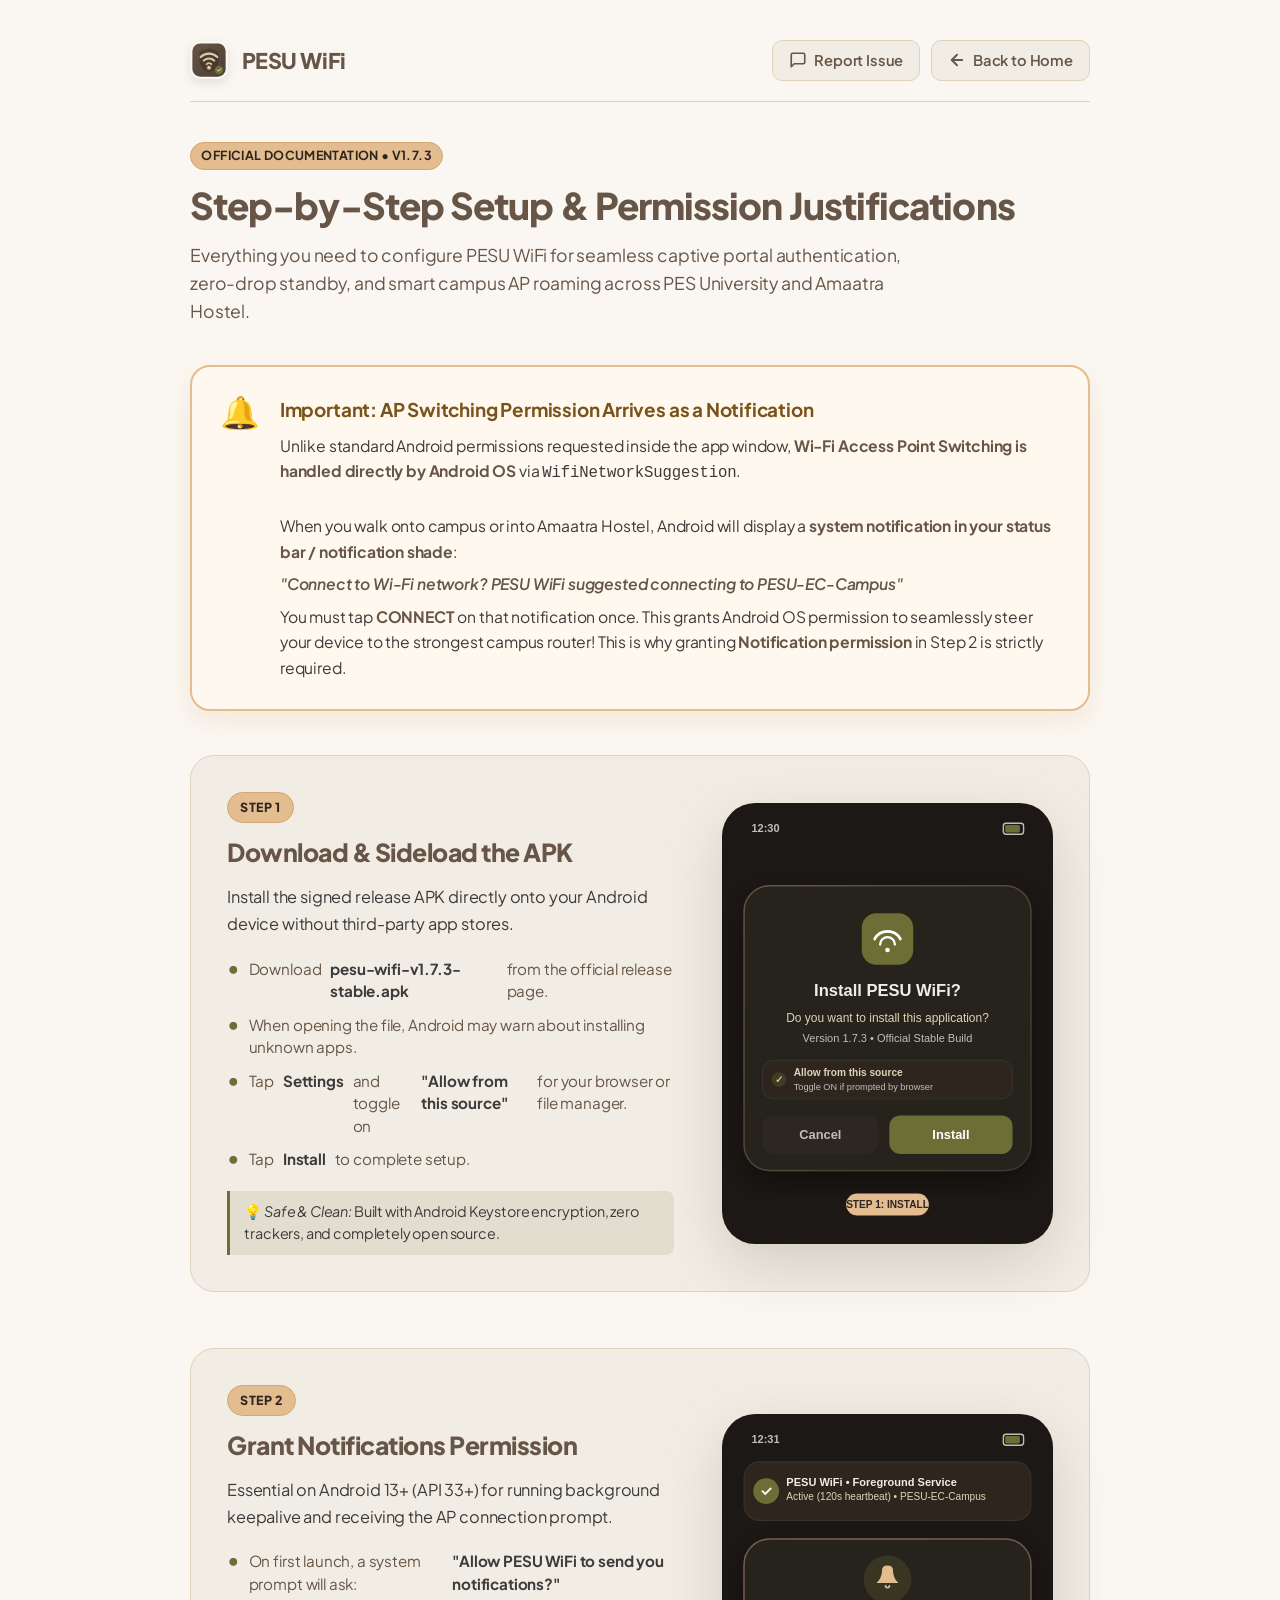
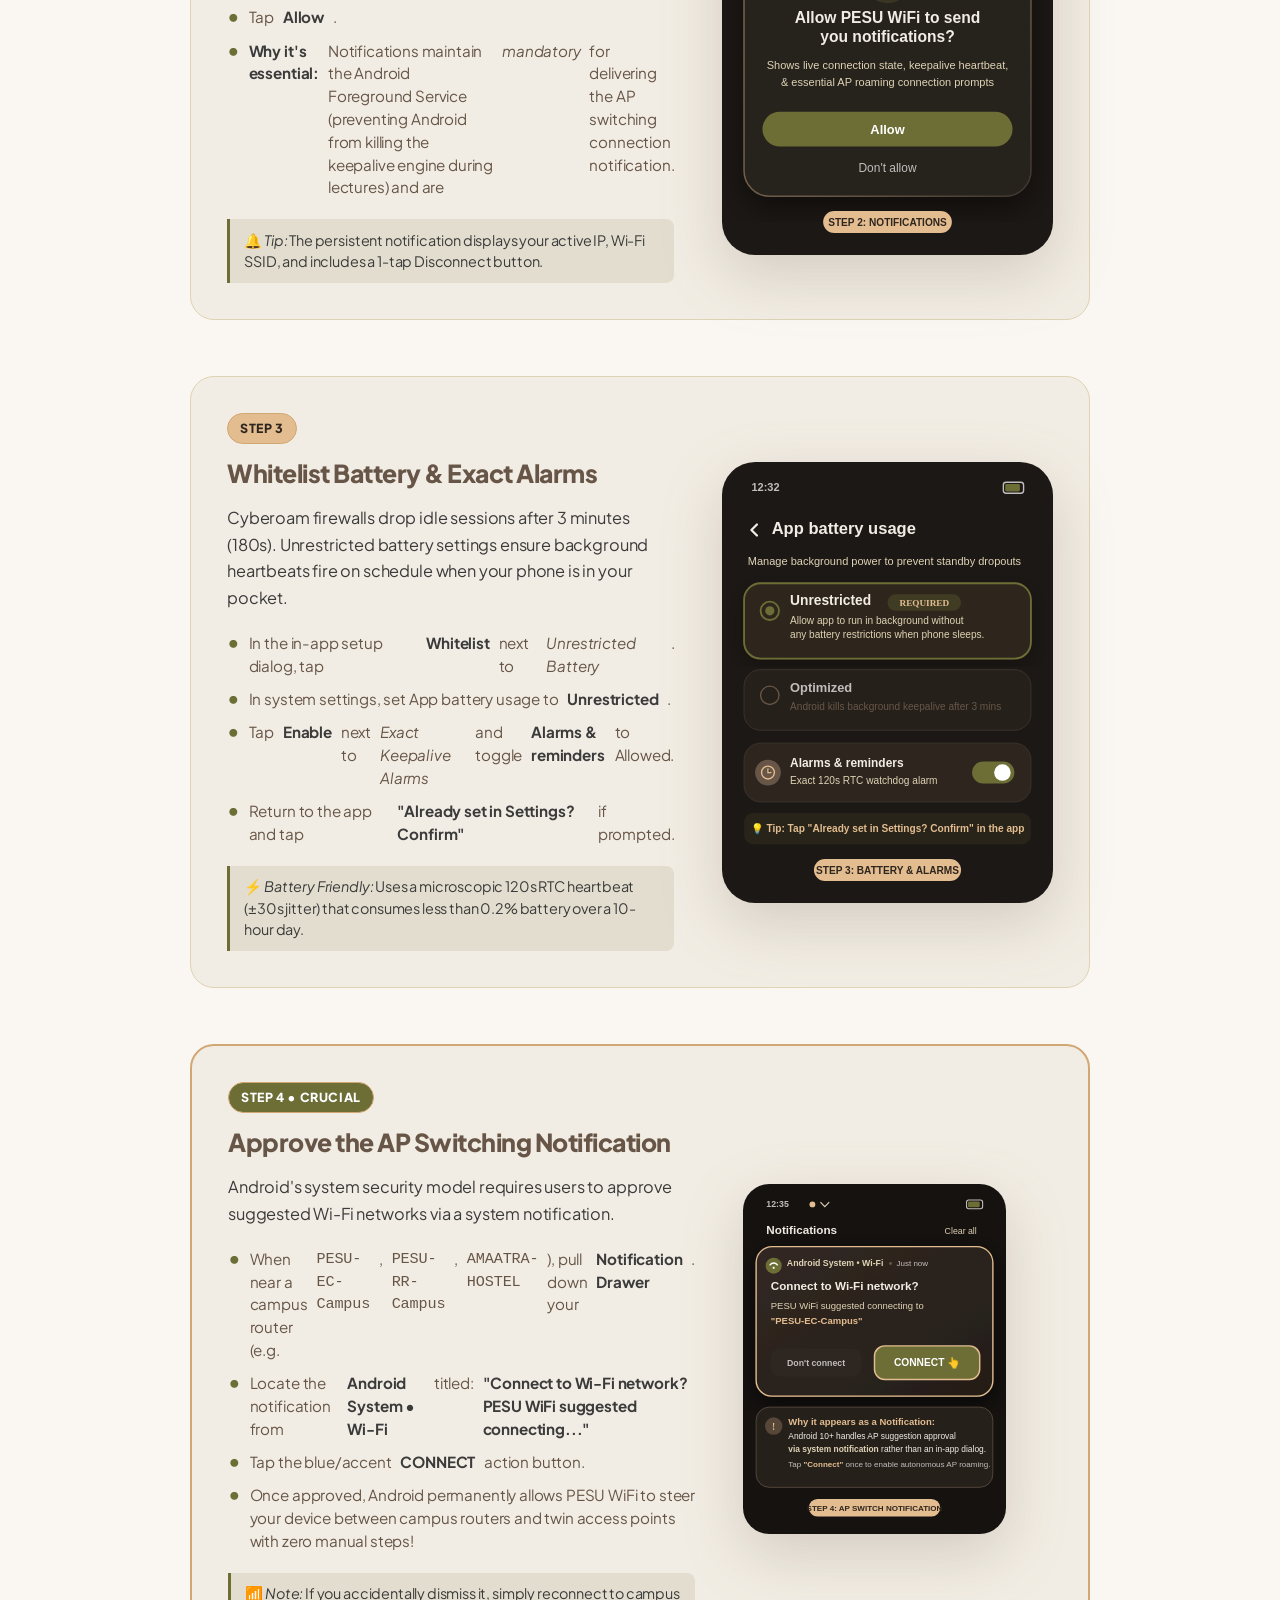
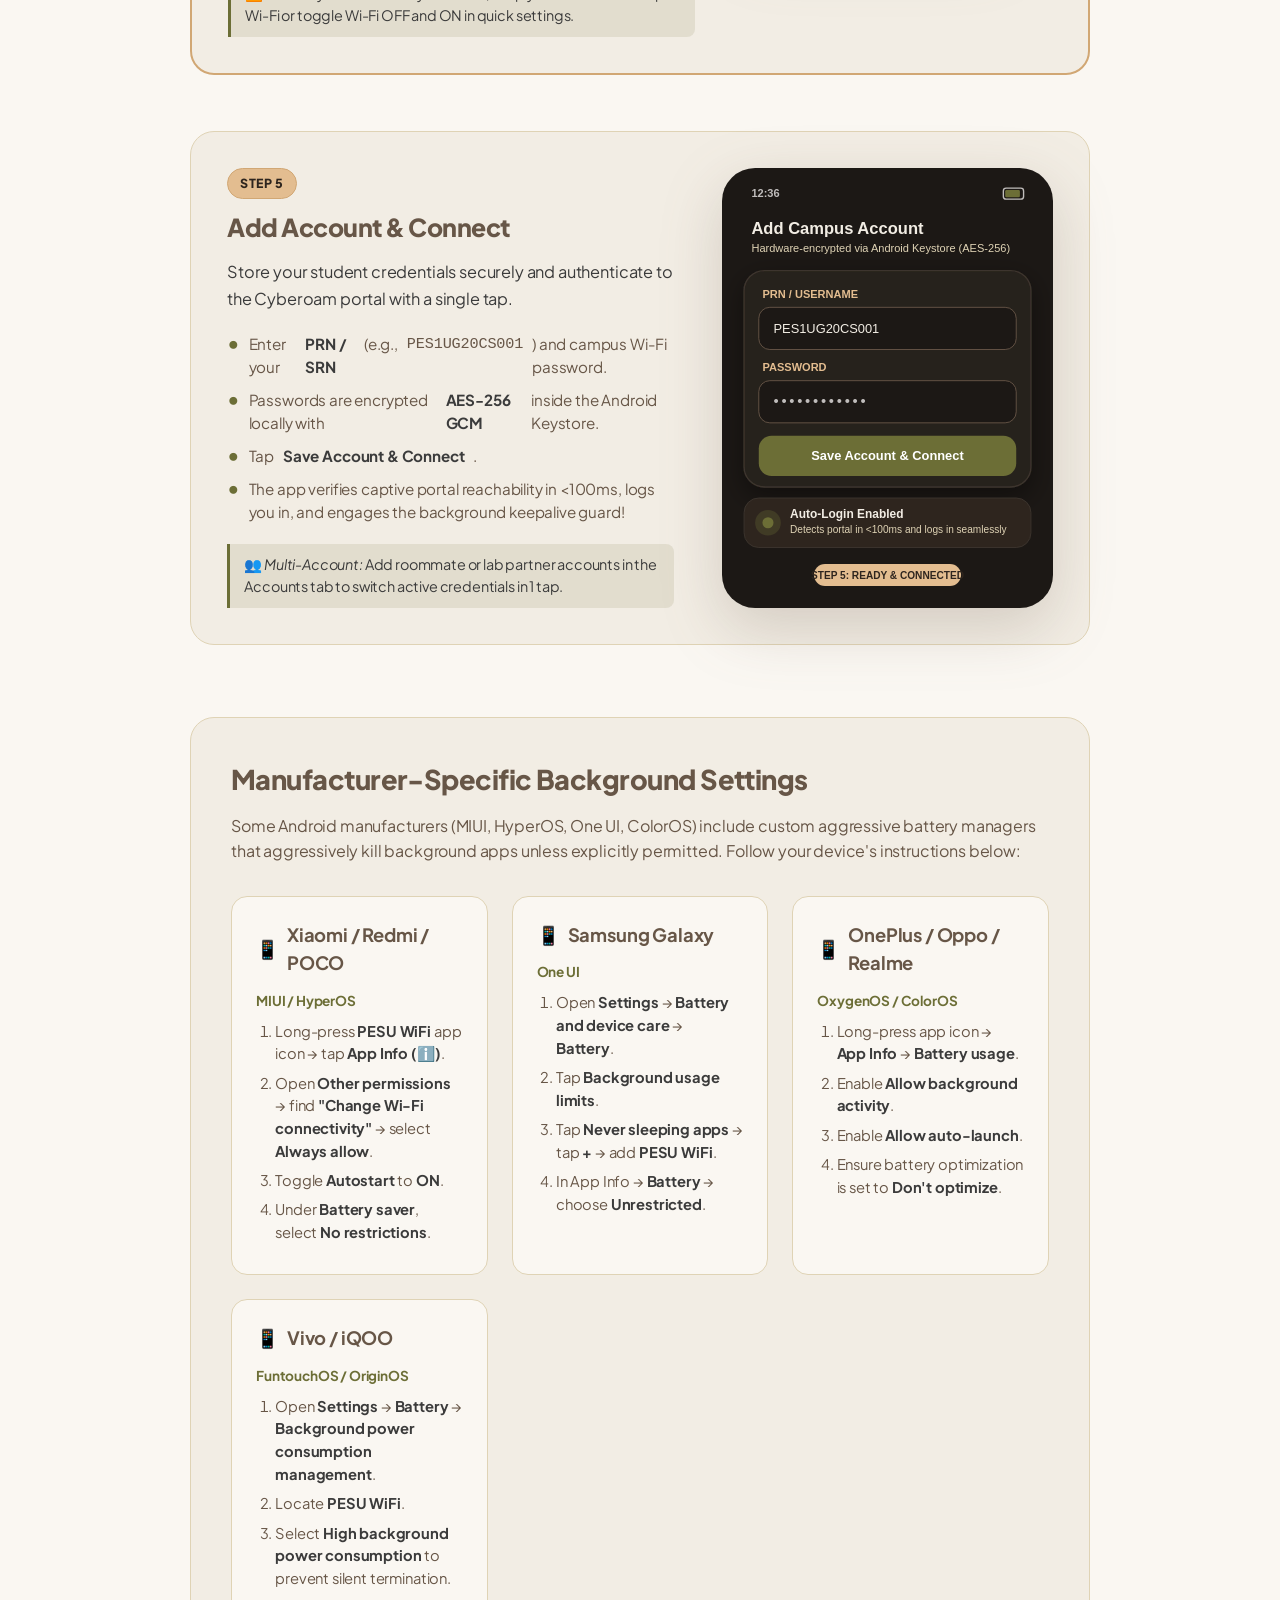
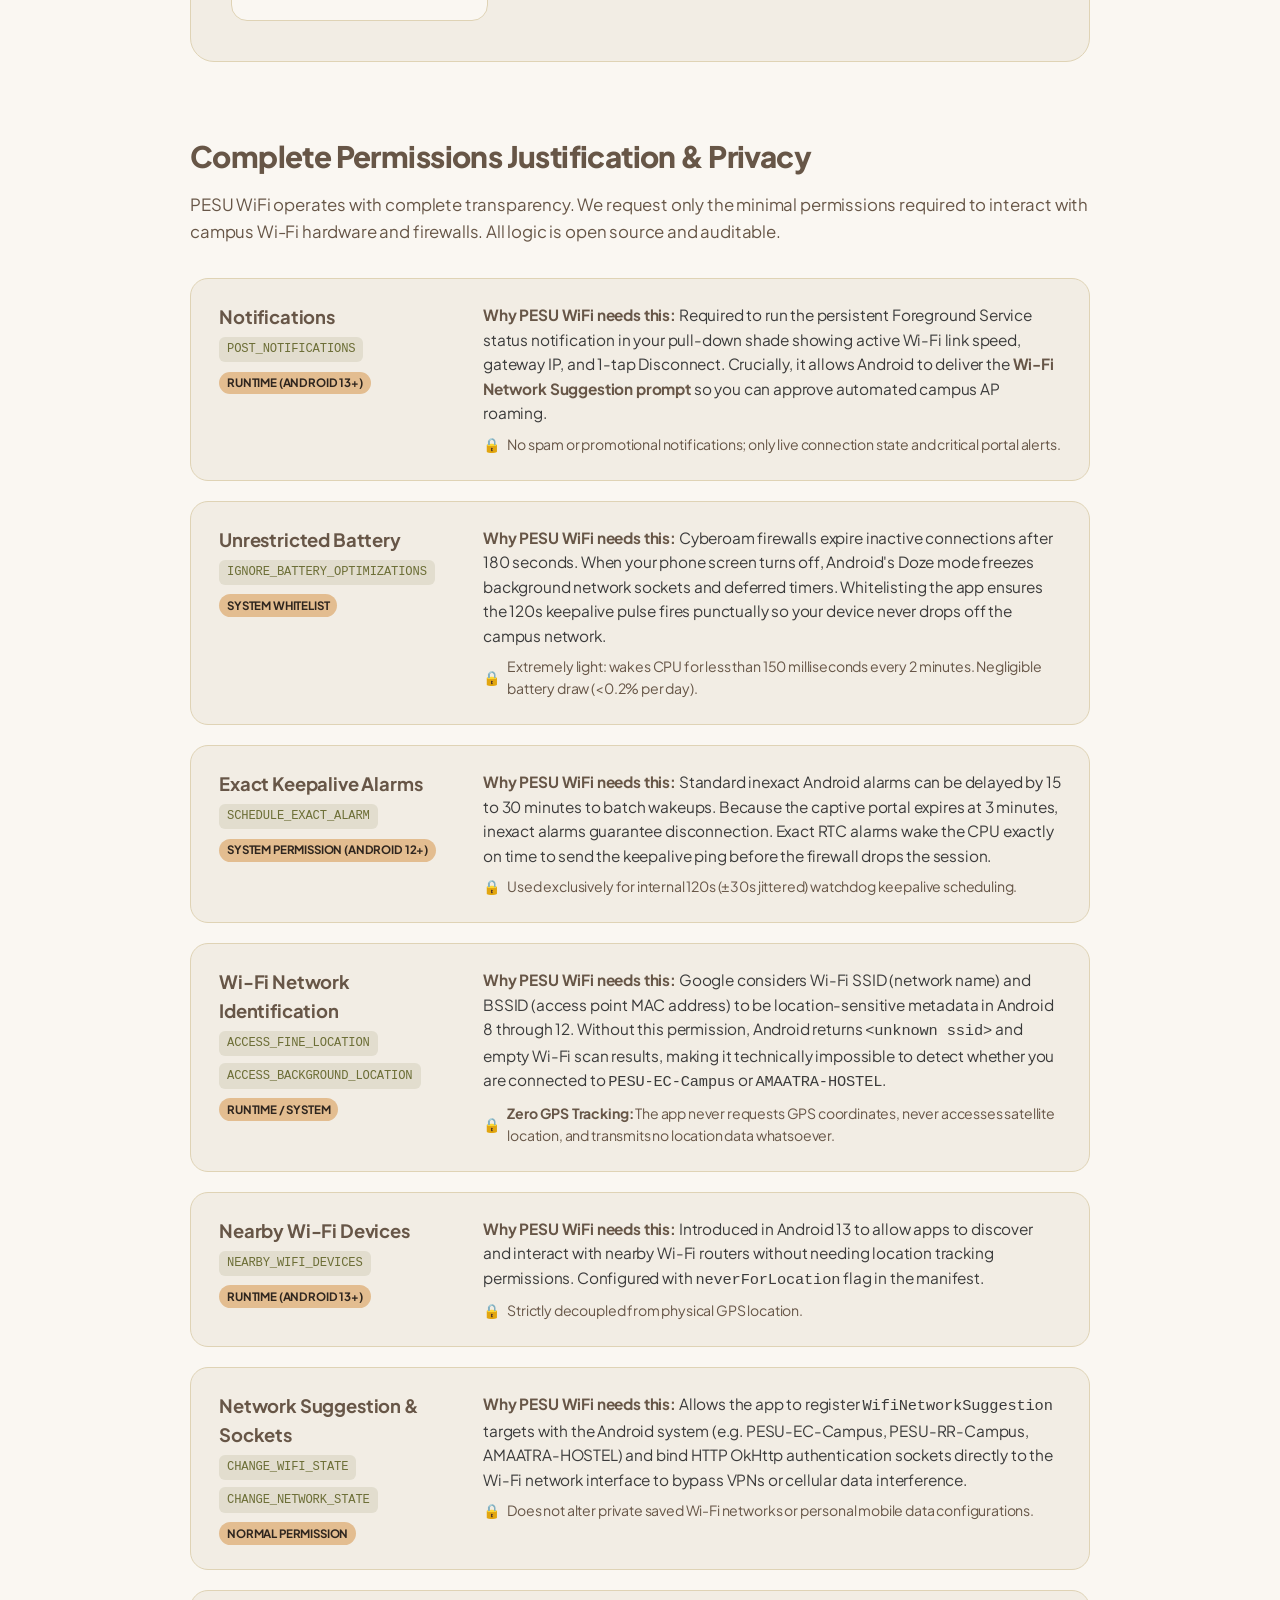
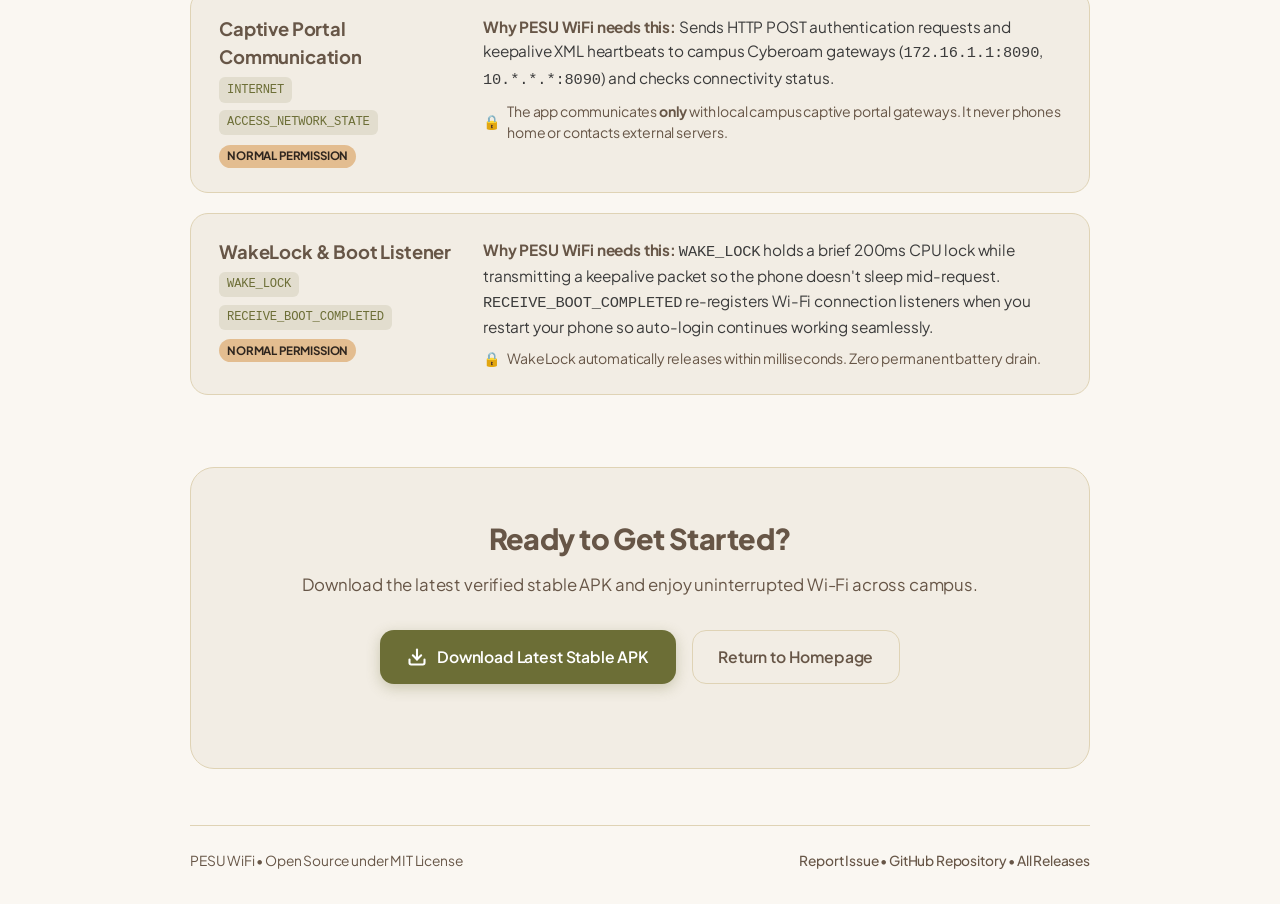
==== commit 2c250c06: "feat(website): style top-right GitHub button like secondary action button" ====
--- a/website/instructions.html
+++ b/website/instructions.html
@@ -37,11 +37,6 @@
             <polyline points="12 19 5 12 12 5"></polyline>
           </svg>
           <span>Back to Home</span>
-        </a>
-        <a href="https://github.com/imyash0722/pesu-wifi-android" class="nav-back-link nav-icon-link" target="_blank" rel="noopener noreferrer" aria-label="View on GitHub" title="View on GitHub">
-          <svg width="20" height="20" viewBox="0 0 24 24" fill="currentColor" aria-hidden="true">
-            <path fill-rule="evenodd" clip-rule="evenodd" d="M12 2C6.477 2 2 6.484 2 12.017c0 4.425 2.865 8.18 6.839 9.504.5.092.682-.217.682-.483 0-.237-.008-.868-.013-1.703-2.782.605-3.369-1.343-3.369-1.343-.454-1.158-1.11-1.466-1.11-1.466-.908-.62.069-.608.069-.608 1.003.07 1.53 1.032 1.53 1.032.892 1.53 2.341 1.088 2.91.832.092-.647.35-1.088.636-1.338-2.22-.253-4.555-1.113-4.555-4.951 0-1.093.39-1.988 1.029-2.688-.103-.253-.446-1.272.098-2.65 0 0 .84-.27 2.75 1.026A9.564 9.564 0 0112 6.844c.85.004 1.705.115 2.504.337 1.909-1.296 2.747-1.027 2.747-1.027.546 1.379.202 2.398.1 2.651.64.7 1.028 1.595 1.028 2.688 0 3.848-2.339 4.695-4.566 4.943.359.309.678.92.678 1.855 0 1.338-.012 2.419-.012 2.747 0 .268.18.58.688.482A10.019 10.019 0 0022 12.017C22 6.484 17.522 2 12 2z"/>
-          </svg>
         </a>
       </div>
     </nav>
--- a/website/css/style.css
+++ b/website/css/style.css
@@ -166,48 +166,14 @@
   transform: translateY(-1px);
 }
 
-.nav-icon-link {
-  padding: 0.5rem 0.65rem;
-  display: inline-flex;
-  align-items: center;
-  justify-content: center;
-  color: var(--brand-title);
-}
-
-.nav-icon-link:hover {
-  color: var(--btn-primary-bg);
-}
-
-/* Top-Right GitHub Corner Link */
-.github-corner-btn {
+/* Top-Right GitHub Button (Homepage) */
+.top-github-btn {
   position: absolute;
   top: 1.5rem;
   right: 1.5rem;
-  display: inline-flex;
-  align-items: center;
-  justify-content: center;
-  width: 42px;
-  height: 42px;
-  border-radius: 12px;
-  background-color: var(--surface);
-  border: 1px solid var(--surface-border);
-  color: var(--brand-title);
-  text-decoration: none;
-  transition: all 0.2s cubic-bezier(0.16, 1, 0.3, 1);
-  box-shadow: 0 4px 12px rgba(103, 86, 71, 0.08);
+  padding: 0.75rem 1.15rem;
+  border-radius: 14px;
   z-index: 50;
-}
-
-.github-corner-btn:hover {
-  background-color: var(--btn-secondary-hover);
-  color: var(--btn-primary-bg);
-  border-color: var(--badge-border);
-  transform: translateY(-2px);
-  box-shadow: 0 6px 16px rgba(103, 86, 71, 0.16);
-}
-
-.github-corner-btn:active {
-  transform: translateY(0);
 }
 
 /* Header & Typography */
@@ -963,10 +929,9 @@
     width: 100%;
   }
 
-  .github-corner-btn {
+  .top-github-btn {
     top: 1rem;
     right: 1rem;
-    width: 38px;
-    height: 38px;
-  }
-}
+    padding: 0.6rem 0.9rem;
+  }
+}
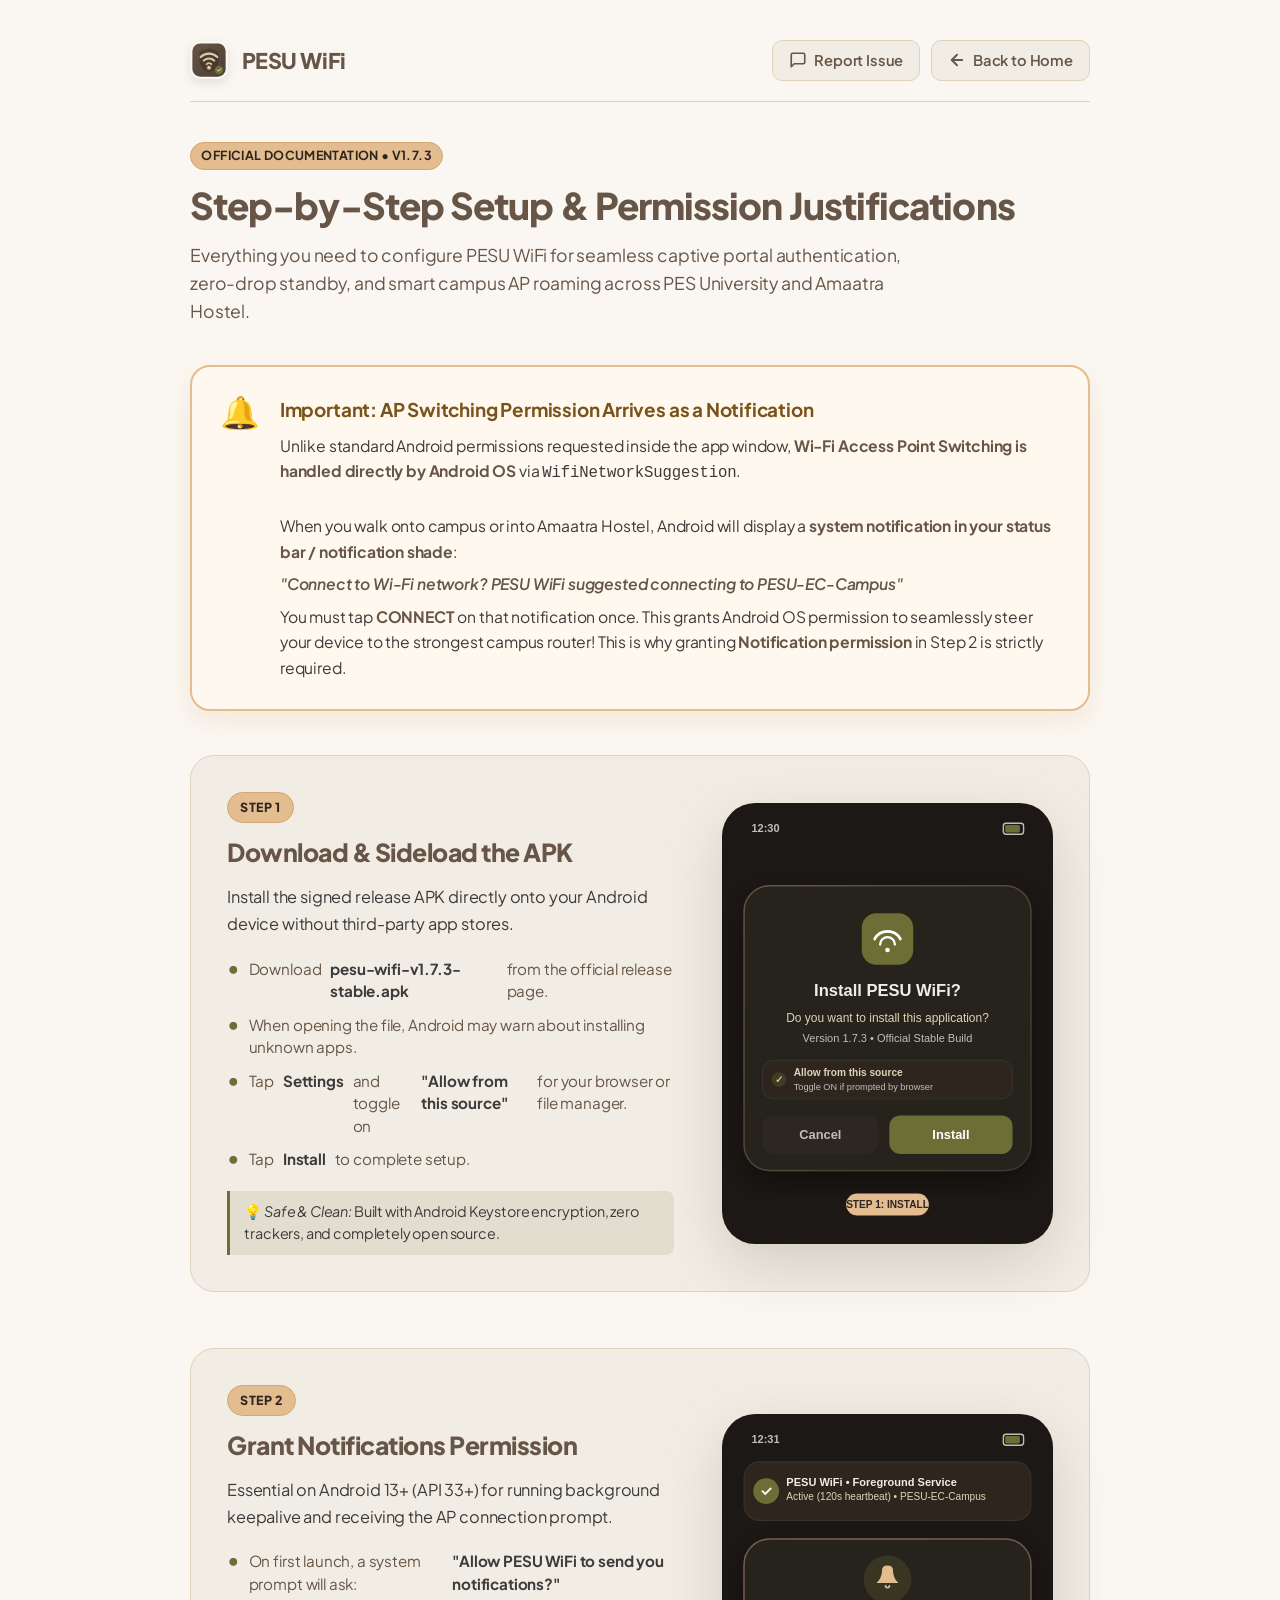
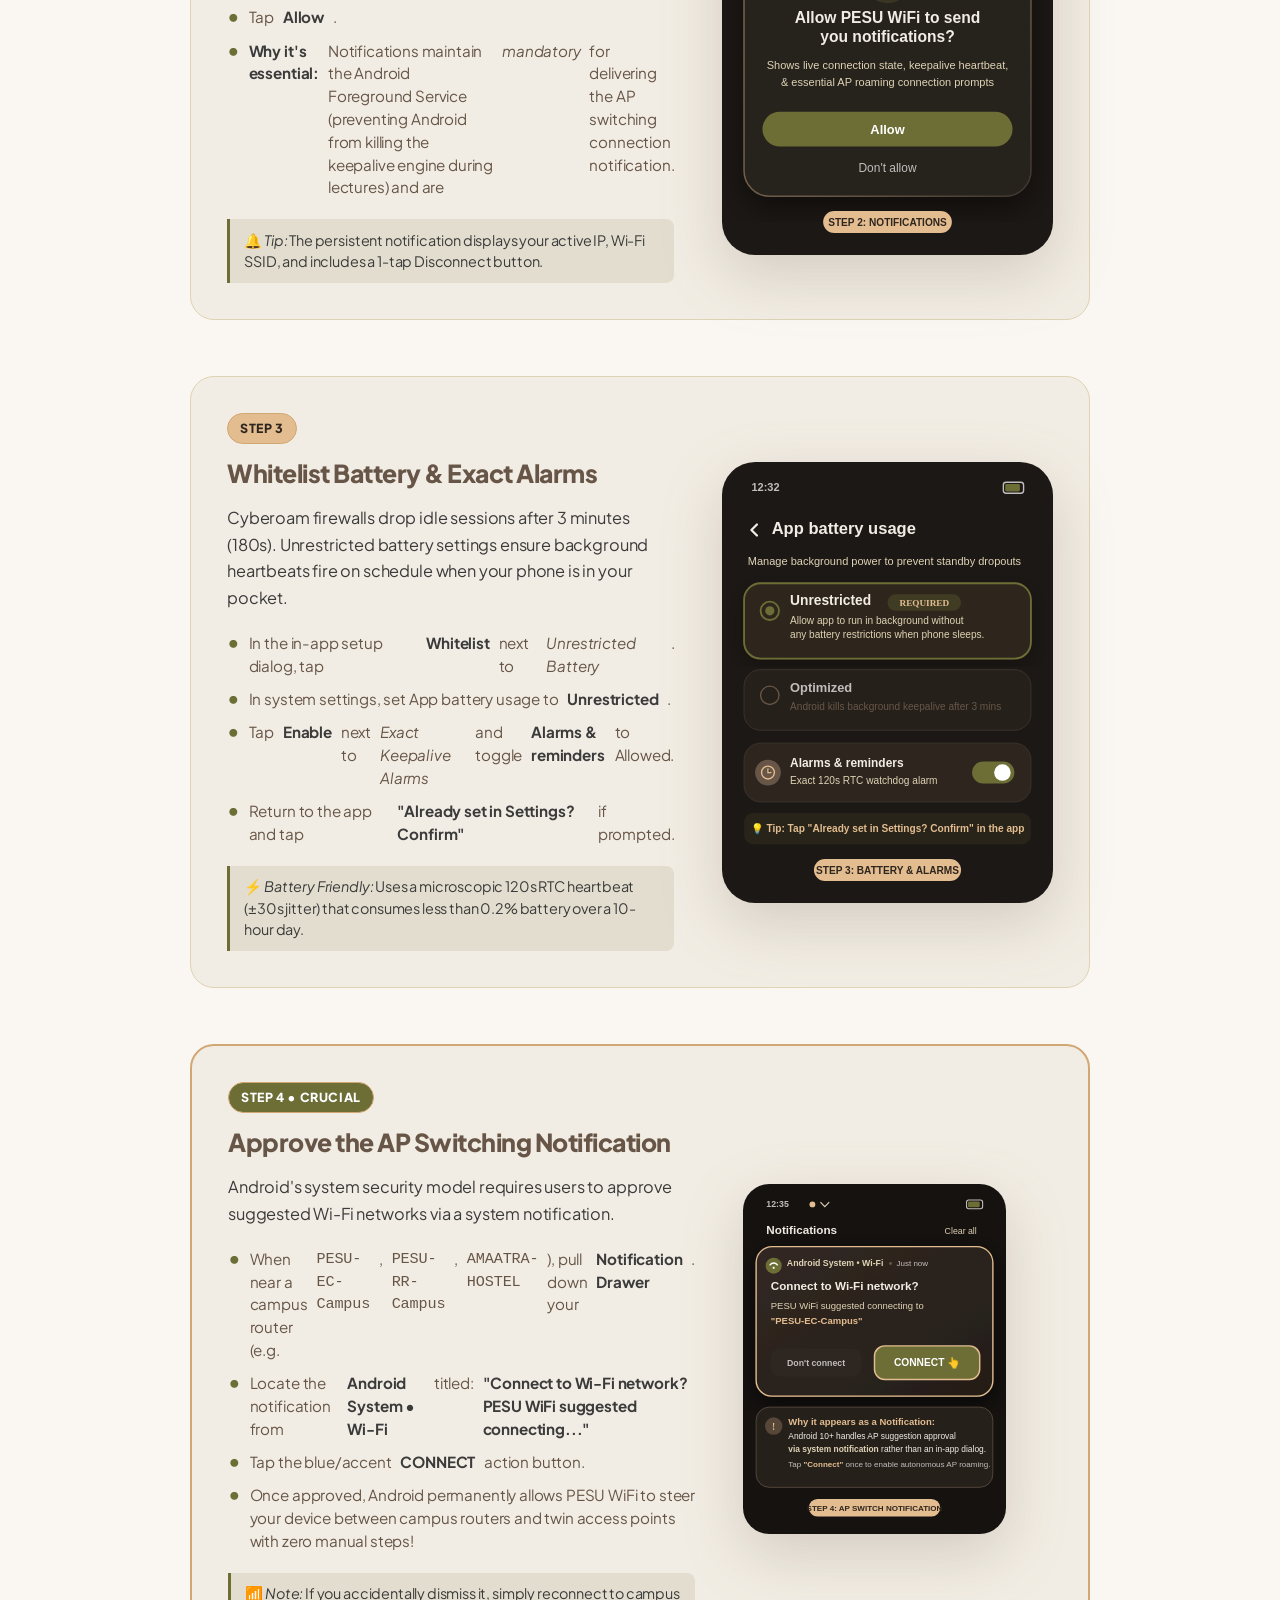
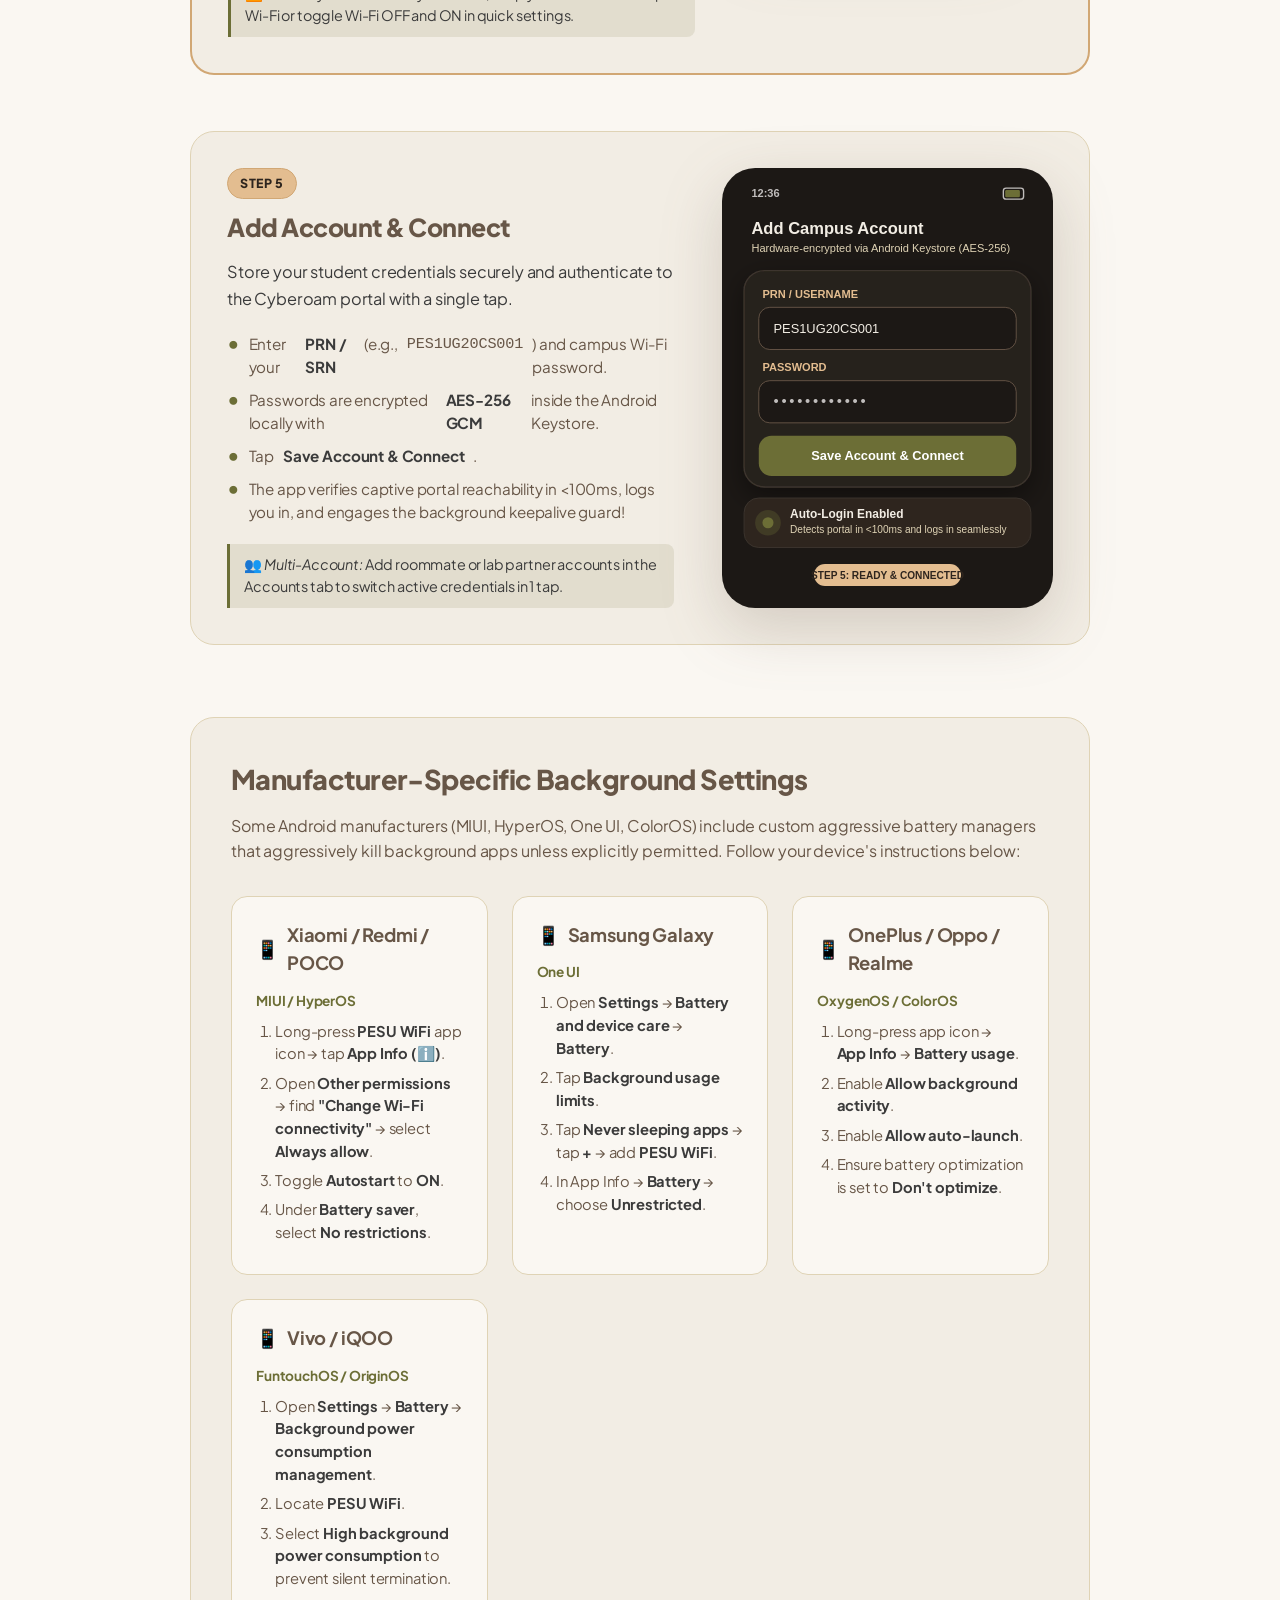
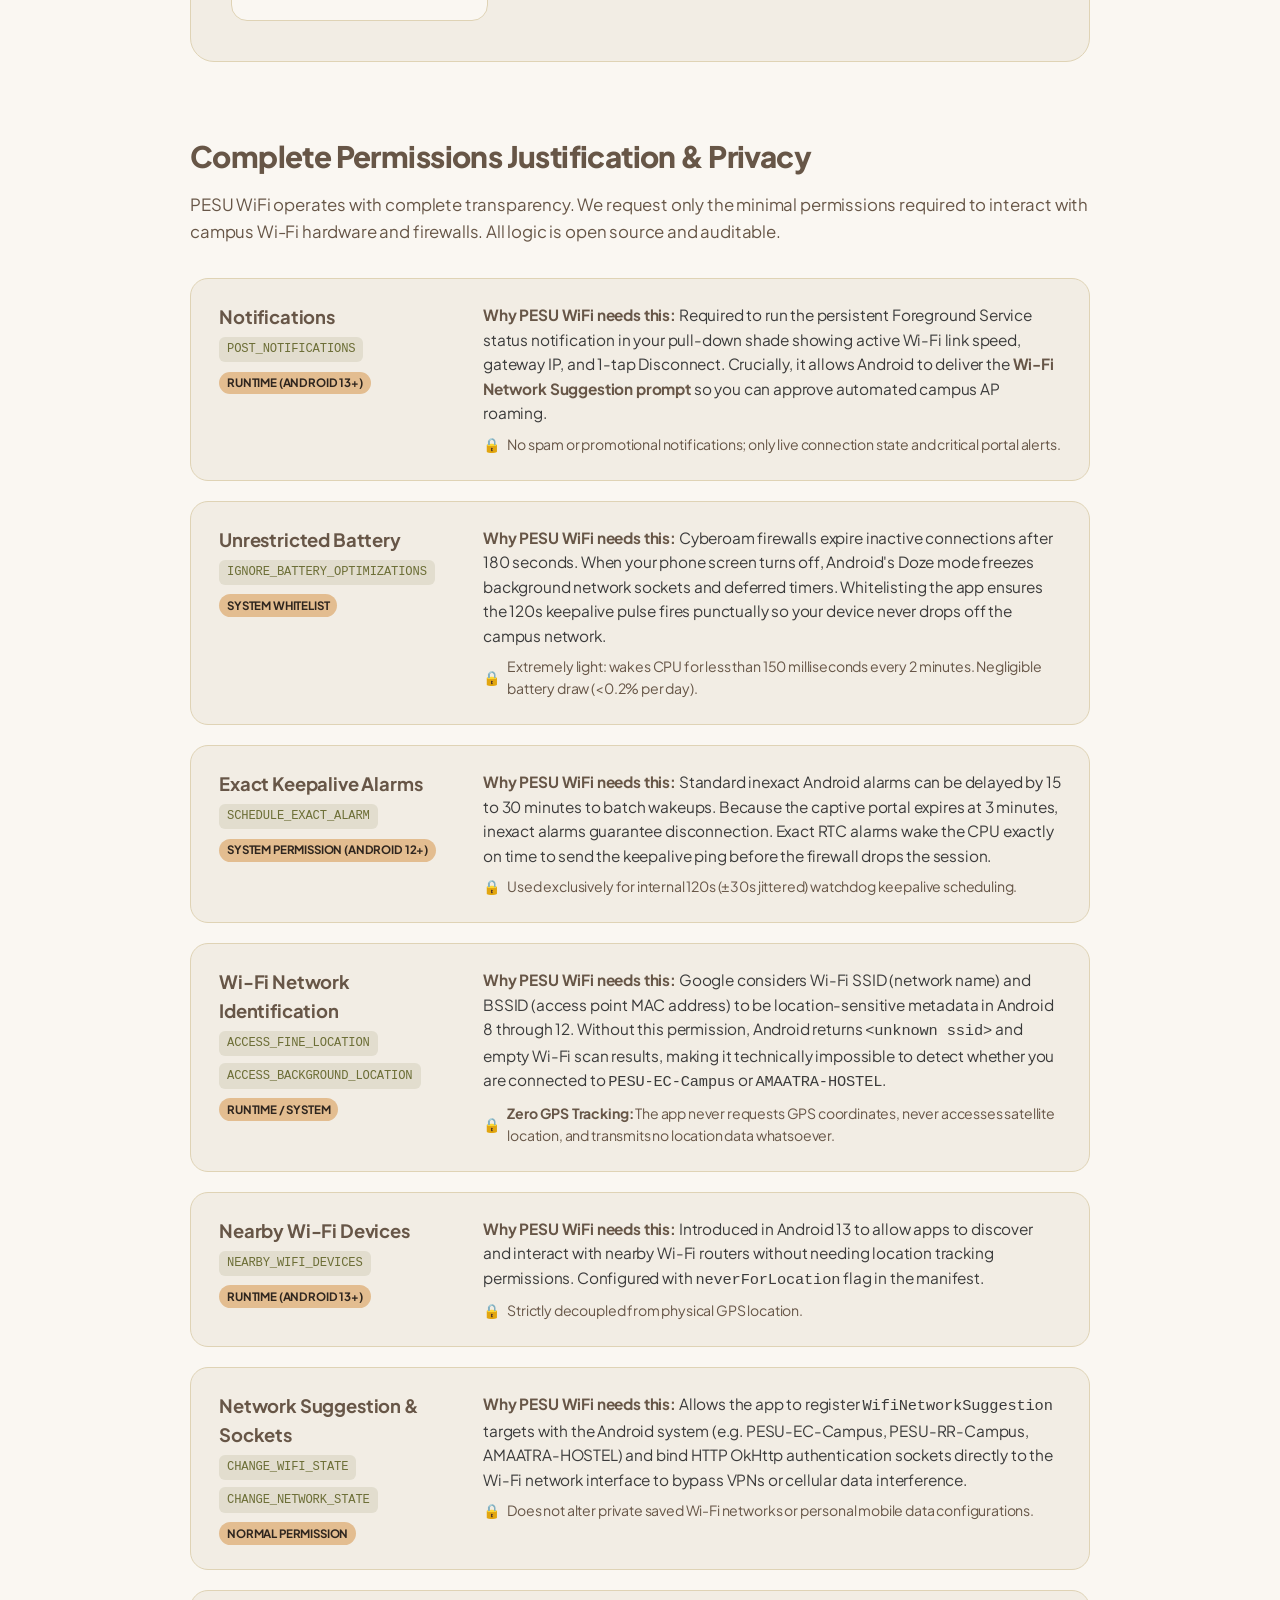
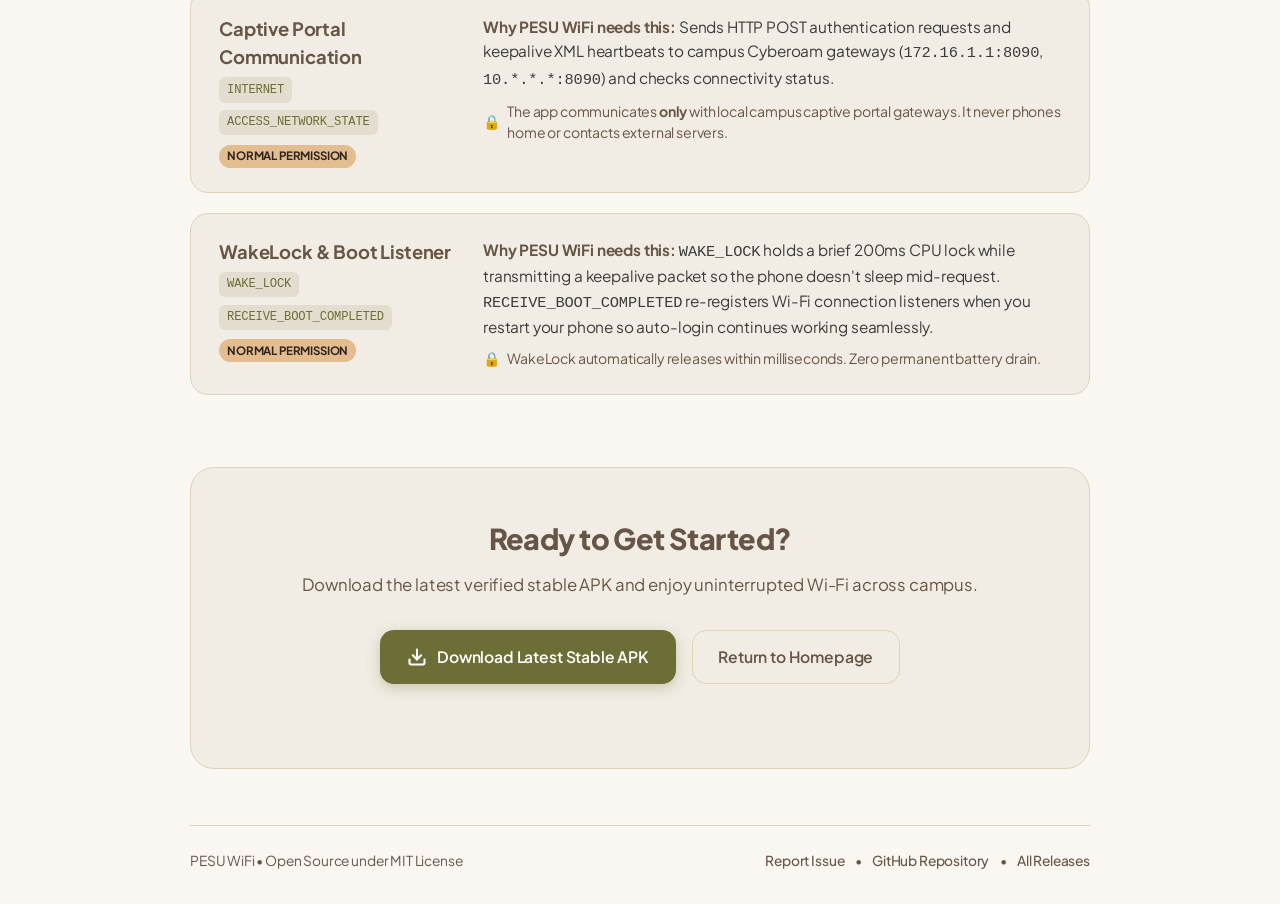
==== commit cccae526: "feat(website): optimize mobile layout, spacing, and responsive element hierarchy" ====
--- a/website/instructions.html
+++ b/website/instructions.html
@@ -12,7 +12,7 @@
   <link rel="preconnect" href="https://fonts.googleapis.com">
   <link rel="preconnect" href="https://fonts.gstatic.com" crossorigin>
   <link href="https://fonts.googleapis.com/css2?family=Plus+Jakarta+Sans:wght@400;500;600;700;800&display=swap" rel="stylesheet">
-  <link rel="stylesheet" href="./css/style.css?v=7">
+  <link rel="stylesheet" href="./css/style.css?v=9">
 </head>
 <body>
 
@@ -441,11 +441,11 @@
     </section>
 
     <!-- Footer -->
-    <footer class="footer" style="justify-content: space-between; flex-wrap: wrap;">
+    <footer class="footer">
       <div>
         <span>PESU WiFi • Open Source under MIT License</span>
       </div>
-      <div>
+      <div class="footer-links">
         <a href="./report.html">Report Issue</a>
         <span>•</span>
         <a href="https://github.com/imyash0722/pesu-wifi-android" target="_blank" rel="noopener noreferrer">GitHub Repository</a>
--- a/website/css/style.css
+++ b/website/css/style.css
@@ -168,12 +168,12 @@
 
 /* Top-Right GitHub Button (Homepage) */
 .top-github-btn {
-  position: absolute;
+  position: fixed;
   top: 1.5rem;
   right: 1.5rem;
   padding: 0.75rem 1.15rem;
   border-radius: 14px;
-  z-index: 50;
+  z-index: 999;
 }
 
 /* Header & Typography */
@@ -416,11 +416,21 @@
 .footer {
   display: flex;
   align-items: center;
+  justify-content: space-between;
   gap: 0.75rem;
   font-size: 0.86rem;
   color: var(--footer-text);
   border-top: 1px solid var(--footer-border);
   padding-top: 1.5rem;
+  margin-top: 2.5rem;
+  flex-wrap: wrap;
+}
+
+.footer-links {
+  display: flex;
+  align-items: center;
+  gap: 0.65rem;
+  flex-wrap: wrap;
 }
 
 .footer a {
@@ -853,85 +863,307 @@
 /* Responsive Media Queries */
 @media (max-width: 768px) {
   body {
-    padding: 2rem 1.25rem;
+    display: block;
+    min-height: 100vh;
+    padding: 1.5rem 1.15rem 2.5rem;
+  }
+
+  .container {
+    padding-top: 1.25rem;
   }
 
   .hero-layout {
     grid-template-columns: 1fr;
     text-align: center;
-    gap: 2.5rem;
+    gap: 2rem;
   }
 
   .brand {
     justify-content: center;
+    gap: 1rem;
+    margin-bottom: 1.25rem;
+  }
+
+  .brand-icon {
+    width: 48px;
+    height: 48px;
+    border-radius: 13px;
+  }
+
+  .brand-title {
+    font-size: 1.85rem;
+    line-height: 1.15;
+  }
+
+  .badge {
+    font-size: 0.72rem;
+    padding: 0.18rem 0.55rem;
   }
 
   .description {
+    font-size: 0.98rem;
+    line-height: 1.6;
     margin-left: auto;
     margin-right: auto;
+    margin-bottom: 1.5rem;
+    max-width: 440px;
+  }
+
+  .callout-banner {
+    padding: 0.75rem 0.95rem;
+    font-size: 0.88rem;
+    line-height: 1.5;
+    text-align: left;
+    margin-bottom: 1.75rem;
   }
 
   .actions {
+    flex-direction: column;
+    align-items: stretch;
+    width: 100%;
+    max-width: 360px;
+    margin: 0 auto 1.75rem;
+    gap: 0.75rem;
+  }
+
+  .actions .btn {
+    width: 100%;
+    padding: 0.85rem 1.25rem;
+    font-size: 0.96rem;
     justify-content: center;
+  }
+
+  .mockup {
+    max-width: 220px;
+    margin: 0 auto;
   }
 
   .star-note {
     text-align: center;
+    font-size: 0.9rem;
+    margin-bottom: 1.5rem;
   }
 
   .footer {
+    flex-direction: column;
+    text-align: center;
+    gap: 0.65rem;
+    padding-top: 1.25rem;
+    margin-top: 2rem;
     justify-content: center;
   }
 
-  .mockup {
-    max-width: 250px;
-  }
-
-  .guide-container {
-    padding: 0;
-  }
-
-  .nav-bar {
-    flex-direction: column;
-    gap: 1rem;
-    align-items: flex-start;
-  }
-
-  .step-item {
-    grid-template-columns: 1fr;
-    gap: 2rem;
-    padding: 1.75rem 1.25rem;
-  }
-
-  .perm-card {
-    grid-template-columns: 1fr;
-    gap: 0.75rem;
-  }
-
-  .notice-card {
-    flex-direction: column;
-    gap: 0.75rem;
-  }
-
-  .form-row {
-    grid-template-columns: 1fr;
-  }
-
-  .report-card {
-    padding: 1.5rem 1.25rem;
-  }
-
-  .form-actions {
-    flex-direction: column;
-  }
-
-  .form-actions .btn {
-    width: 100%;
+  .footer-links {
+    justify-content: center;
+    gap: 0.5rem;
   }
 
   .top-github-btn {
     top: 1rem;
     right: 1rem;
-    padding: 0.6rem 0.9rem;
-  }
-}
+    padding: 0.55rem 0.85rem;
+    border-radius: 12px;
+  }
+
+  /* Guide & Report Pages on Mobile */
+  .guide-container {
+    padding: 0.5rem 0 1.5rem;
+  }
+
+  .nav-bar {
+    flex-direction: column;
+    gap: 0.85rem;
+    align-items: flex-start;
+    margin-bottom: 1.75rem;
+    padding-bottom: 1rem;
+  }
+
+  .nav-links {
+    width: 100%;
+    gap: 0.5rem;
+  }
+
+  .nav-back-link {
+    font-size: 0.86rem;
+    padding: 0.45rem 0.8rem;
+  }
+
+  .guide-header {
+    margin-bottom: 1.75rem;
+  }
+
+  .guide-header h1 {
+    font-size: 1.65rem;
+    line-height: 1.25;
+    margin-bottom: 0.65rem;
+  }
+
+  .guide-header p {
+    font-size: 0.96rem;
+    line-height: 1.6;
+  }
+
+  .notice-card {
+    flex-direction: column;
+    gap: 0.85rem;
+    padding: 1.25rem;
+    border-radius: 16px;
+    margin-bottom: 2rem;
+  }
+
+  .notice-icon {
+    font-size: 1.6rem;
+  }
+
+  .notice-title {
+    font-size: 1.05rem;
+  }
+
+  .notice-body {
+    font-size: 0.92rem;
+    line-height: 1.6;
+  }
+
+  .steps-section {
+    gap: 2rem;
+    margin-bottom: 3rem;
+  }
+
+  .step-item {
+    grid-template-columns: 1fr;
+    gap: 1.5rem;
+    padding: 1.5rem 1.15rem;
+    border-radius: 18px;
+  }
+
+  .step-title {
+    font-size: 1.3rem;
+    margin-bottom: 0.75rem;
+  }
+
+  .step-desc {
+    font-size: 0.95rem;
+    line-height: 1.6;
+  }
+
+  .step-mockup img {
+    max-width: 230px;
+    margin: 0 auto;
+    border-radius: 16px;
+  }
+
+  .oem-section {
+    padding: 1.5rem 1.15rem;
+    border-radius: 18px;
+    margin-bottom: 3rem;
+  }
+
+  .oem-section h2 {
+    font-size: 1.35rem;
+  }
+
+  .oem-grid {
+    grid-template-columns: 1fr;
+    gap: 1rem;
+  }
+
+  .oem-card {
+    padding: 1.15rem;
+    border-radius: 14px;
+  }
+
+  .permissions-section {
+    margin-bottom: 3rem;
+  }
+
+  .permissions-section h2 {
+    font-size: 1.4rem;
+  }
+
+  .permissions-intro {
+    font-size: 0.95rem;
+    margin-bottom: 1.5rem;
+  }
+
+  .perm-card {
+    grid-template-columns: 1fr;
+    gap: 0.85rem;
+    padding: 1.25rem 1.15rem;
+    border-radius: 16px;
+  }
+
+  .perm-name {
+    font-size: 1.05rem;
+  }
+
+  .perm-constant {
+    font-size: 0.72rem;
+  }
+
+  .perm-justification {
+    font-size: 0.9rem;
+    line-height: 1.55;
+  }
+
+  .guide-cta {
+    padding: 2rem 1.15rem;
+    border-radius: 18px;
+    margin-bottom: 2.5rem;
+  }
+
+  .guide-cta h2 {
+    font-size: 1.4rem;
+  }
+
+  .guide-cta p {
+    font-size: 0.95rem;
+    margin-bottom: 1.5rem;
+  }
+
+  .guide-cta .actions {
+    flex-direction: column;
+    max-width: 320px;
+    margin: 0 auto;
+  }
+
+  .guide-cta .btn {
+    width: 100%;
+  }
+
+  .report-card {
+    padding: 1.5rem 1.15rem;
+    border-radius: 18px;
+    margin-bottom: 2.5rem;
+  }
+
+  .form-row {
+    grid-template-columns: 1fr;
+    gap: 1.1rem;
+  }
+
+  .form-group label {
+    font-size: 0.88rem;
+  }
+
+  .form-group input,
+  .form-group select,
+  .form-group textarea {
+    padding: 0.8rem 0.95rem;
+    font-size: 16px;
+    border-radius: 11px;
+  }
+
+  .form-actions {
+    flex-direction: column;
+    gap: 0.75rem;
+  }
+
+  .form-actions .btn {
+    width: 100%;
+  }
+
+  .form-status {
+    padding: 0.85rem 1rem;
+    font-size: 0.9rem;
+  }
+}
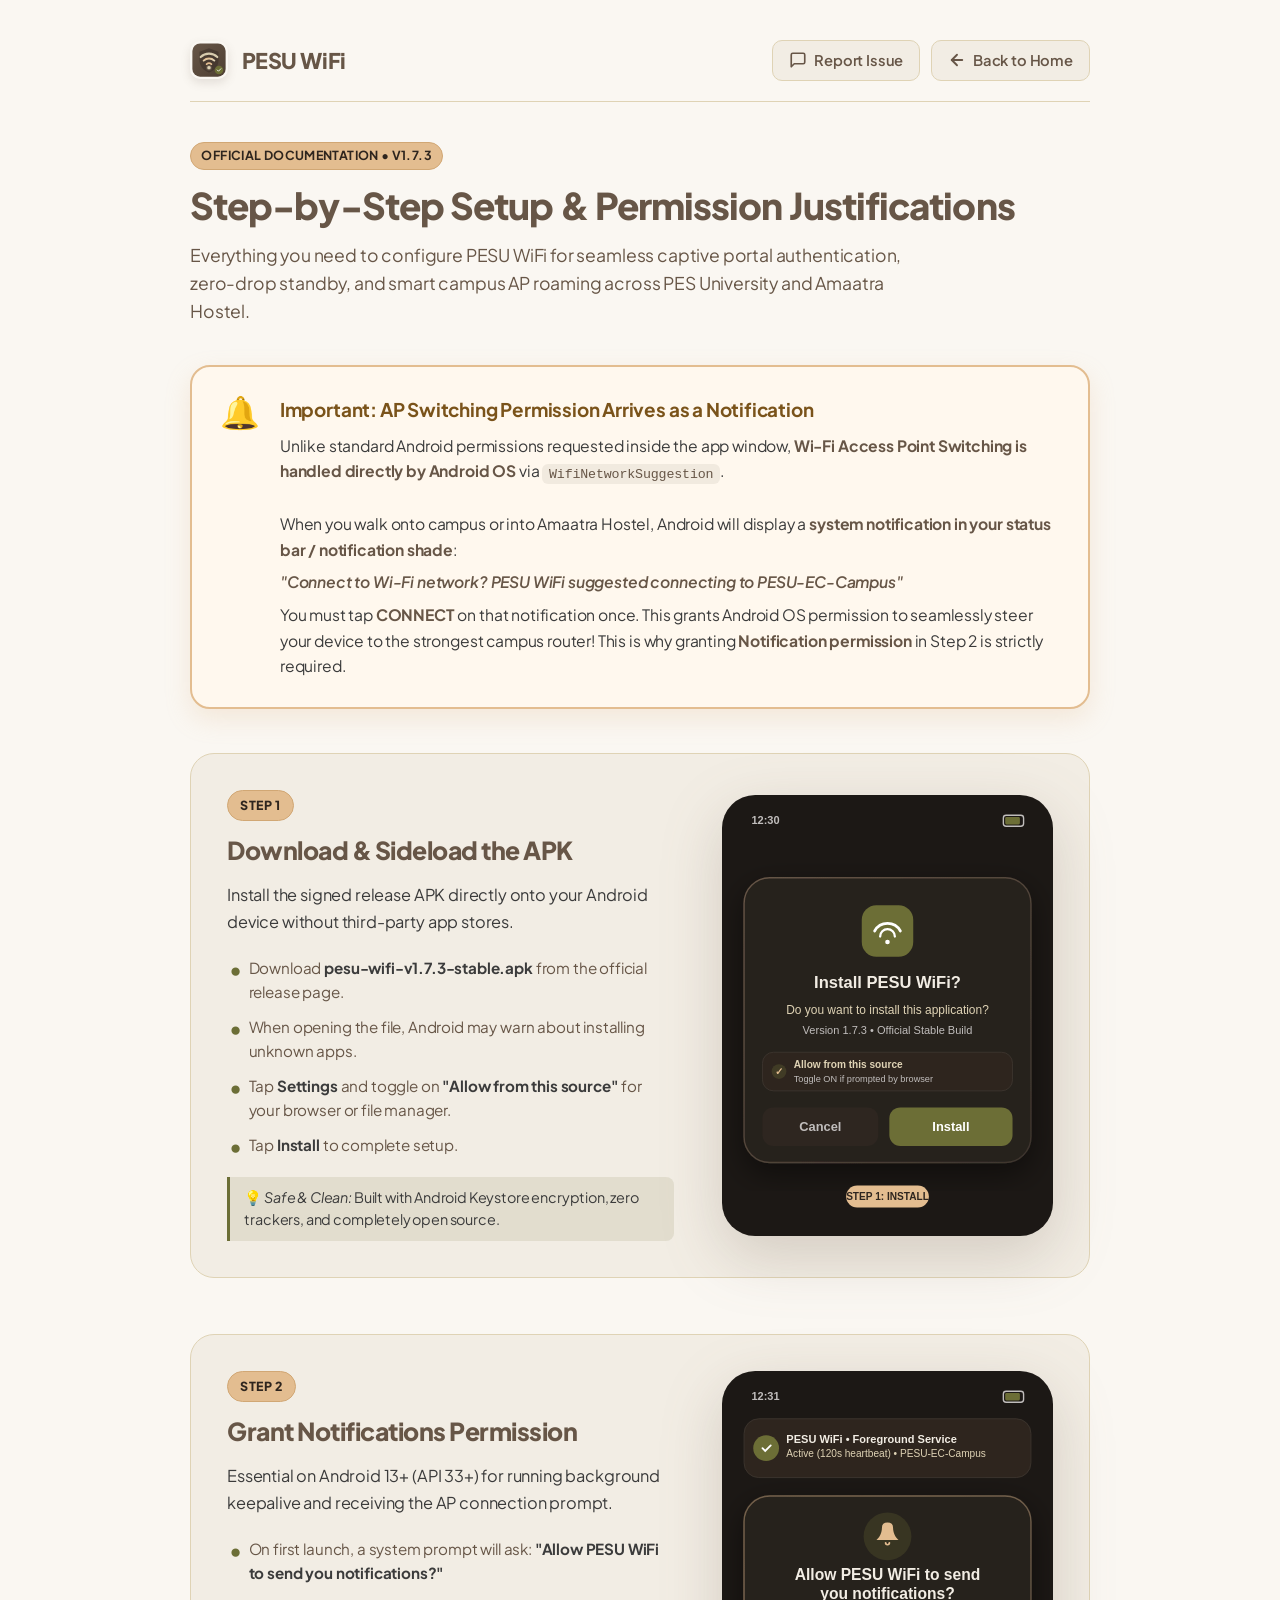
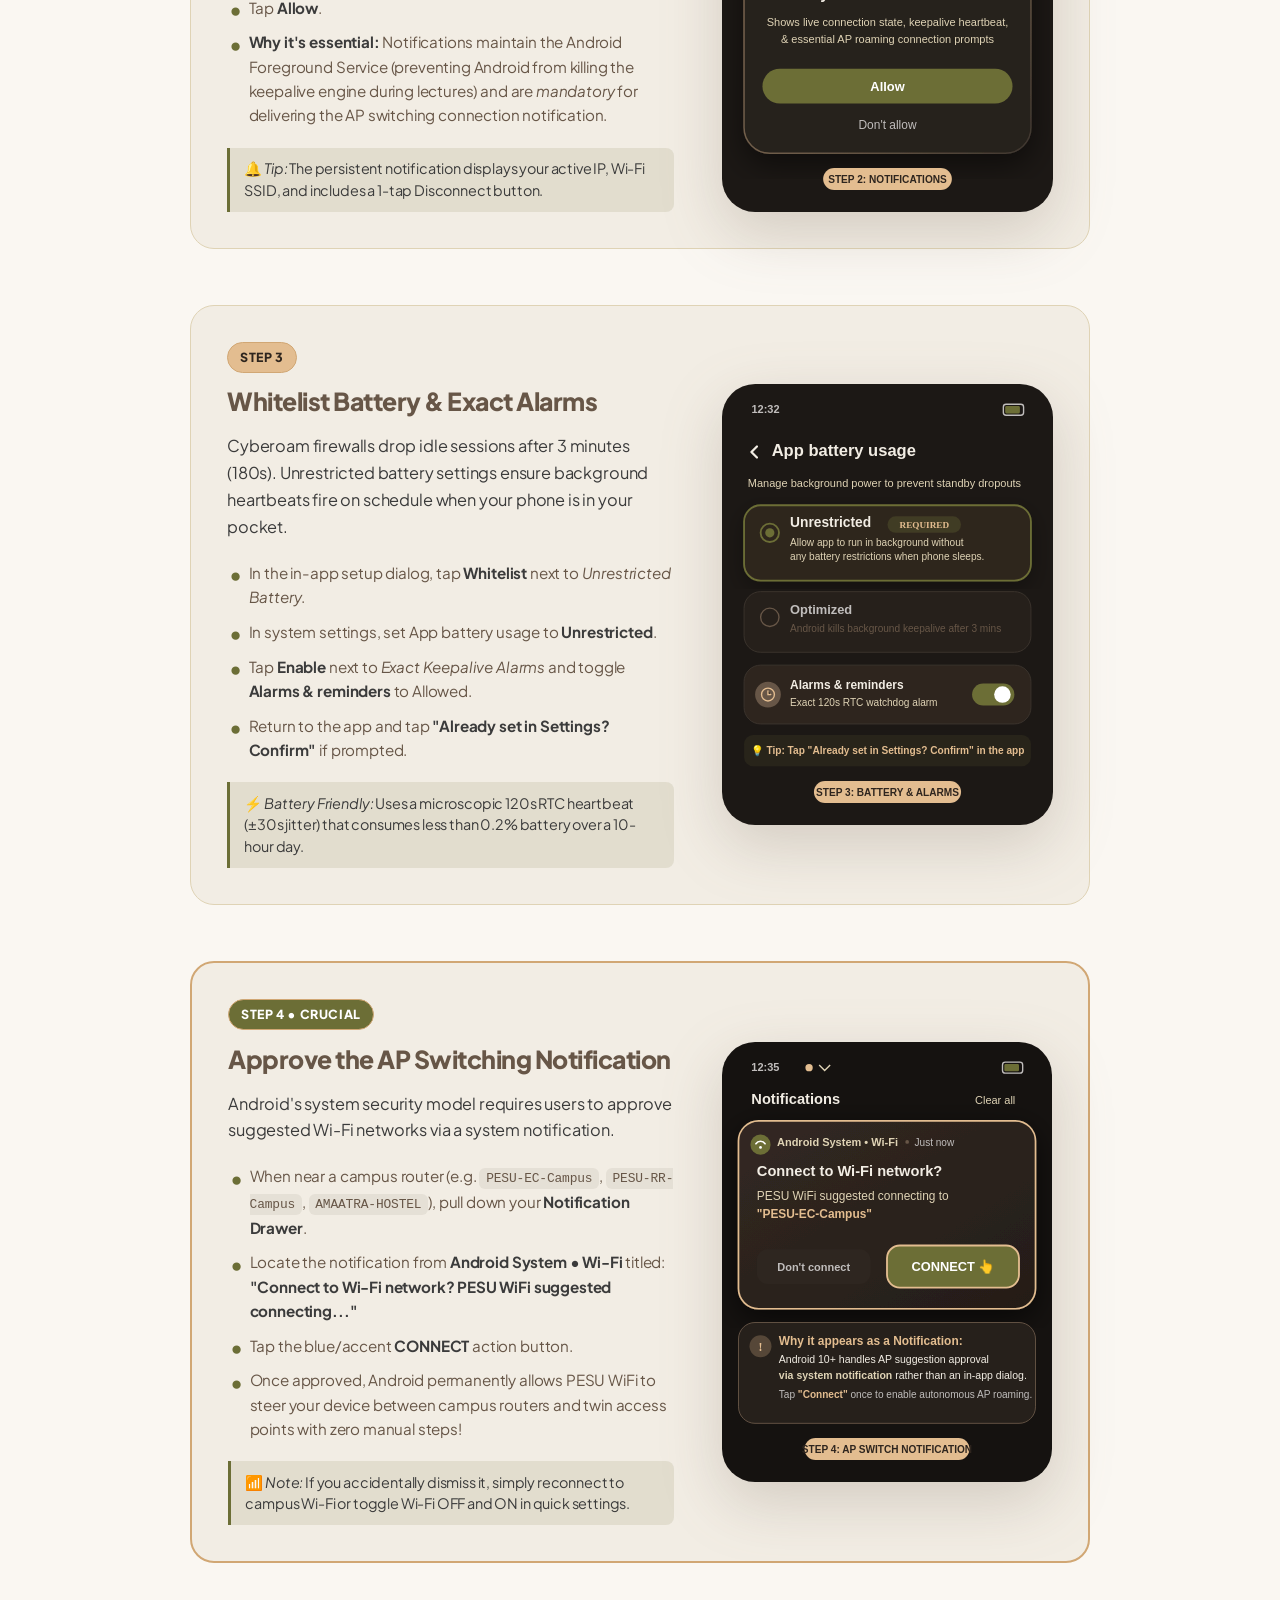
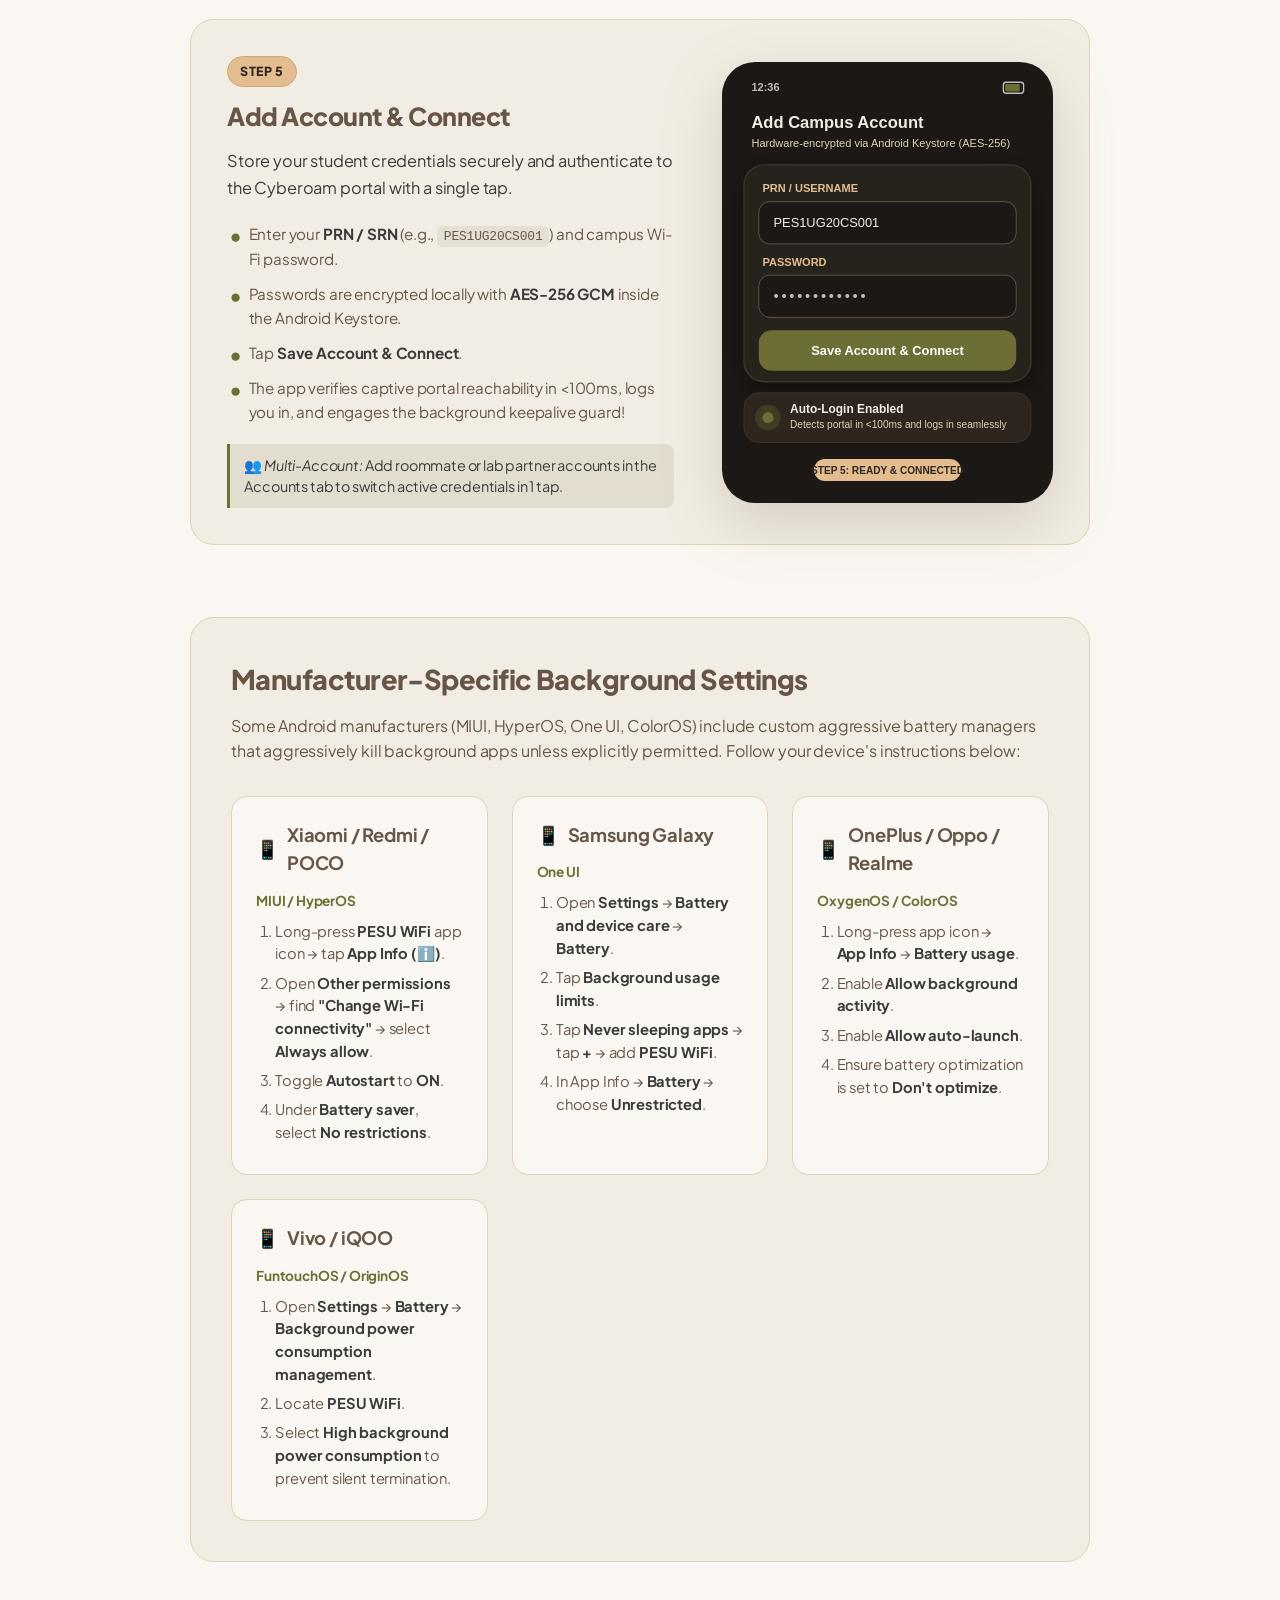
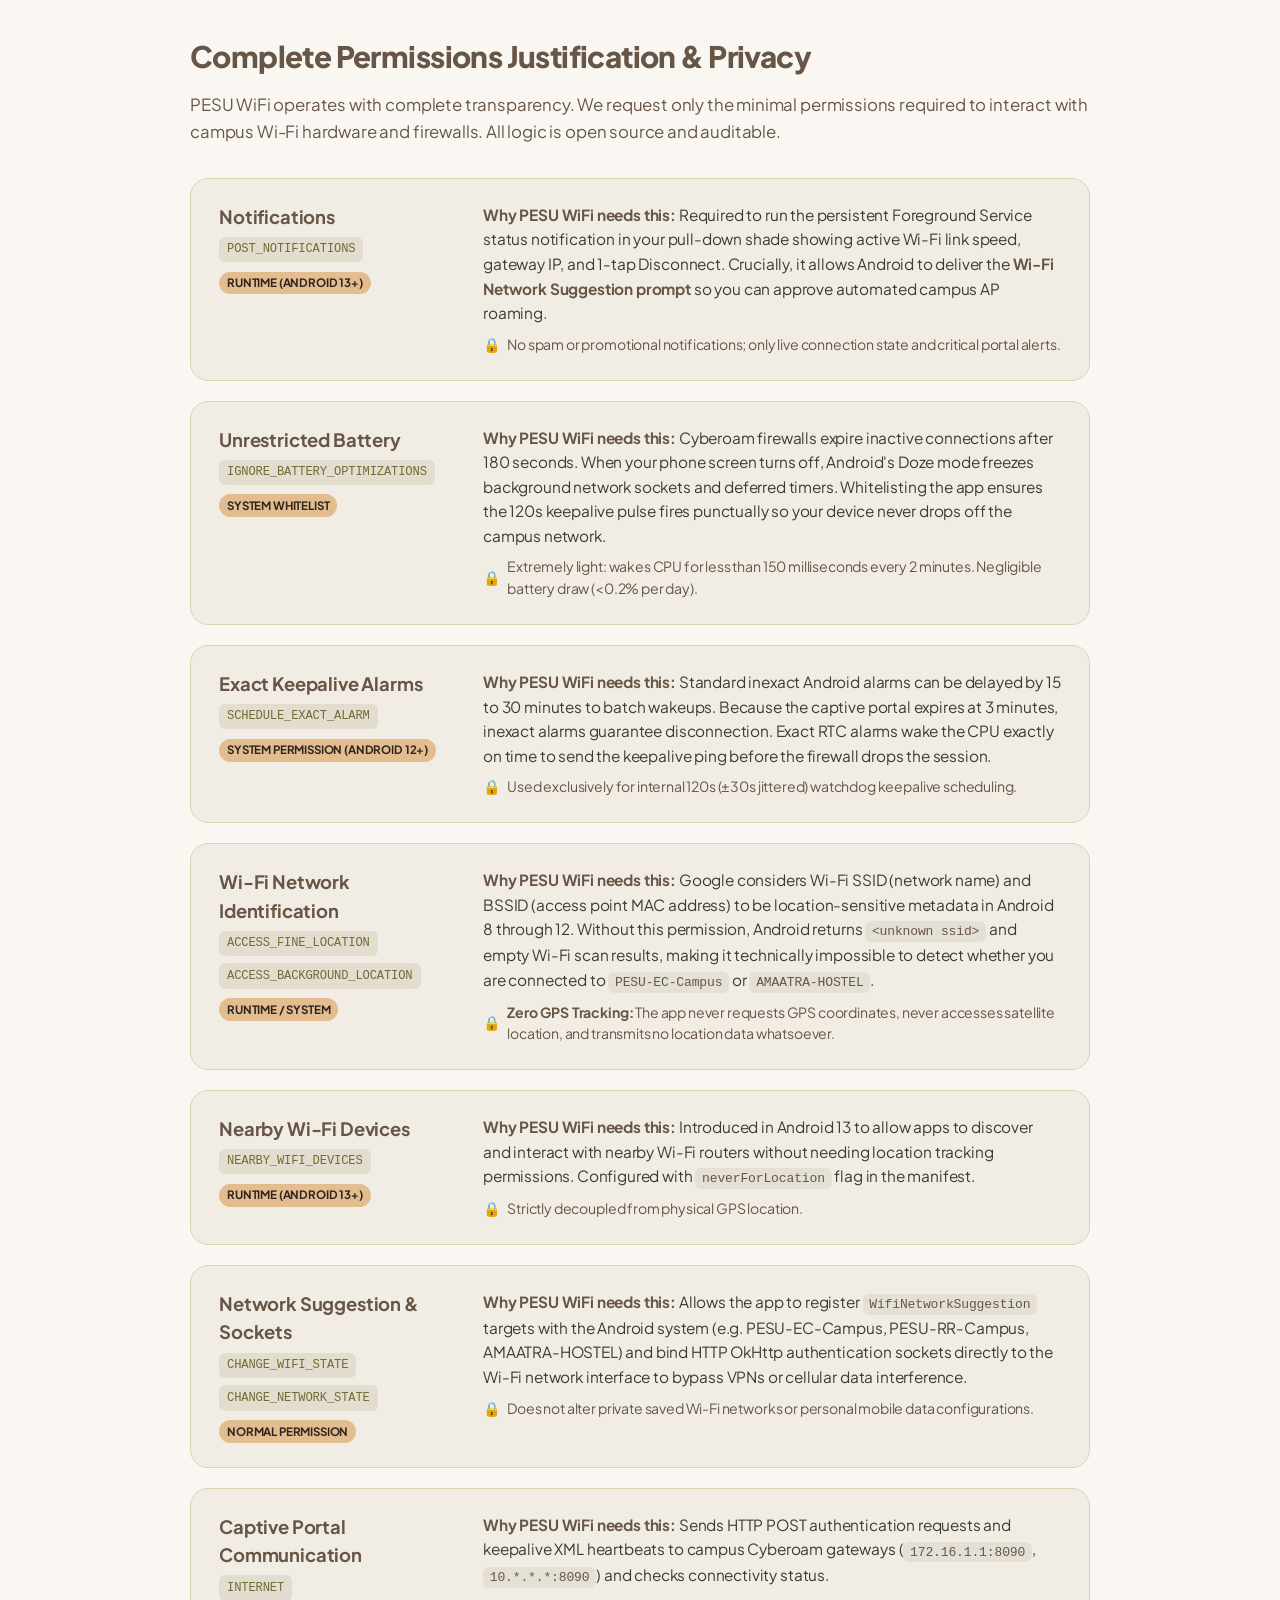
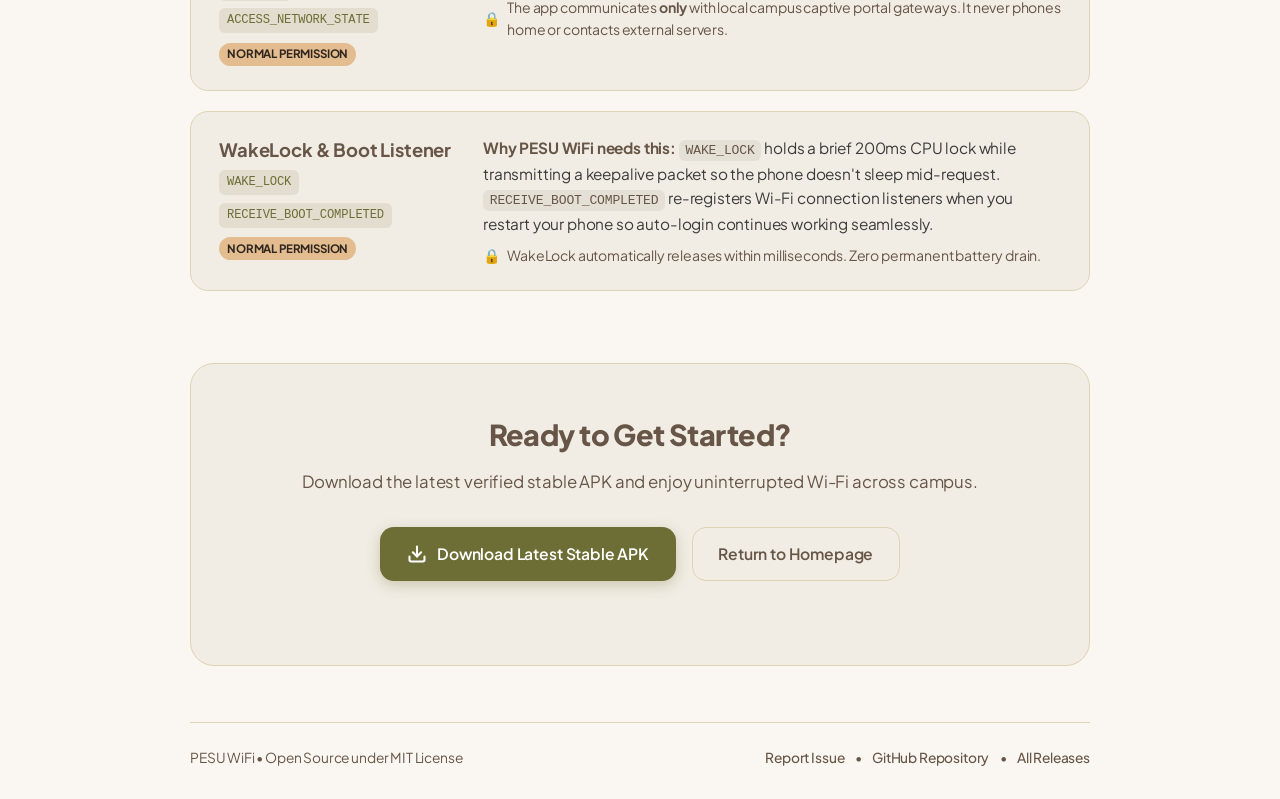
==== commit 8a243841: "fix(website): fix setup guide text overflow, list wrapping, and mobile card formatting" ====
--- a/website/instructions.html
+++ b/website/instructions.html
@@ -12,7 +12,7 @@
   <link rel="preconnect" href="https://fonts.googleapis.com">
   <link rel="preconnect" href="https://fonts.gstatic.com" crossorigin>
   <link href="https://fonts.googleapis.com/css2?family=Plus+Jakarta+Sans:wght@400;500;600;700;800&display=swap" rel="stylesheet">
-  <link rel="stylesheet" href="./css/style.css?v=9">
+  <link rel="stylesheet" href="./css/style.css?v=10">
 </head>
 <body>
 
--- a/website/css/style.css
+++ b/website/css/style.css
@@ -81,8 +81,9 @@
   min-height: 100vh;
   position: relative;
   display: flex;
-  align-items: center;
-  justify-content: center;
+  flex-direction: column;
+  align-items: center;
+  justify-content: flex-start;
   padding: 2.5rem 1.5rem;
   line-height: 1.55;
   letter-spacing: -0.01em;
@@ -94,7 +95,7 @@
 .container {
   width: 100%;
   max-width: 960px;
-  margin: 0 auto;
+  margin: auto;
 }
 
 .guide-container {
@@ -240,6 +241,23 @@
   color: var(--text-muted);
   line-height: 1.6;
   max-width: 720px;
+}
+
+/* Inline Code Chips */
+code {
+  font-family: ui-monospace, SFMono-Regular, Menlo, Monaco, Consolas, monospace;
+  font-size: 0.85em;
+  background: rgba(103, 86, 71, 0.09);
+  color: var(--brand-title);
+  padding: 0.18rem 0.42rem;
+  border-radius: 6px;
+  word-break: break-word;
+  overflow-wrap: break-word;
+}
+
+[data-theme="dark"] code {
+  background: rgba(227, 189, 144, 0.12);
+  color: var(--brand-title);
 }
 
 /* Callout Banner (Homepage AP switching reminder) */
@@ -619,19 +637,23 @@
 
 .step-list {
   list-style: none;
-  display: flex;
-  flex-direction: column;
-  gap: 0.65rem;
-  margin-bottom: 1.25rem;
+  padding: 0;
+  margin: 0 0 1.25rem 0;
 }
 
 .step-list li {
+  position: relative;
+  padding-left: 1.35rem;
+  margin-bottom: 0.65rem;
   font-size: 0.95rem;
   color: var(--text-muted);
-  line-height: 1.5;
-  display: flex;
-  align-items: flex-start;
-  gap: 0.55rem;
+  line-height: 1.6;
+  word-break: break-word;
+  overflow-wrap: break-word;
+}
+
+.step-list li:last-child {
+  margin-bottom: 0;
 }
 
 .step-list li strong {
@@ -640,10 +662,13 @@
 
 .step-list li::before {
   content: "•";
+  position: absolute;
+  left: 0.15rem;
+  top: -0.1rem;
   color: var(--btn-primary-bg);
   font-weight: bold;
-  font-size: 1.2rem;
-  line-height: 1;
+  font-size: 1.25rem;
+  line-height: 1.5;
 }
 
 .step-tip {
@@ -980,12 +1005,17 @@
 
   .nav-links {
     width: 100%;
+    display: flex;
     gap: 0.5rem;
   }
 
   .nav-back-link {
+    flex: 1;
+    justify-content: center;
     font-size: 0.86rem;
-    padding: 0.45rem 0.8rem;
+    padding: 0.5rem 0.6rem;
+    text-align: center;
+    white-space: nowrap;
   }
 
   .guide-header {
@@ -1022,6 +1052,8 @@
   .notice-body {
     font-size: 0.92rem;
     line-height: 1.6;
+    word-break: break-word;
+    overflow-wrap: break-word;
   }
 
   .steps-section {
@@ -1034,6 +1066,12 @@
     gap: 1.5rem;
     padding: 1.5rem 1.15rem;
     border-radius: 18px;
+    min-width: 0;
+  }
+
+  .step-content {
+    min-width: 0;
+    width: 100%;
   }
 
   .step-title {
@@ -1044,12 +1082,36 @@
   .step-desc {
     font-size: 0.95rem;
     line-height: 1.6;
+    word-break: break-word;
+    overflow-wrap: break-word;
+  }
+
+  .step-list {
+    margin-bottom: 1.15rem;
+  }
+
+  .step-list li {
+    font-size: 0.93rem;
+    line-height: 1.6;
+    padding-left: 1.35rem;
+    margin-bottom: 0.65rem;
+  }
+
+  .step-tip {
+    font-size: 0.88rem;
+    padding: 0.65rem 0.85rem;
+    line-height: 1.55;
+    word-break: break-word;
+    overflow-wrap: break-word;
   }
 
   .step-mockup img {
     max-width: 230px;
+    width: 100%;
+    height: auto;
     margin: 0 auto;
     border-radius: 16px;
+    display: block;
   }
 
   .oem-section {
@@ -1062,14 +1124,35 @@
     font-size: 1.35rem;
   }
 
+  .oem-section p {
+    font-size: 0.95rem;
+    line-height: 1.6;
+    margin-bottom: 1.5rem;
+    word-break: break-word;
+    overflow-wrap: break-word;
+  }
+
   .oem-grid {
     grid-template-columns: 1fr;
     gap: 1rem;
   }
 
   .oem-card {
-    padding: 1.15rem;
+    padding: 1.25rem 1.15rem;
     border-radius: 14px;
+    min-width: 0;
+  }
+
+  .oem-card ol {
+    padding-left: 1.25rem;
+    font-size: 0.92rem;
+    line-height: 1.6;
+    word-break: break-word;
+    overflow-wrap: break-word;
+  }
+
+  .oem-card ol li {
+    margin-bottom: 0.5rem;
   }
 
   .permissions-section {
@@ -1082,7 +1165,10 @@
 
   .permissions-intro {
     font-size: 0.95rem;
+    line-height: 1.6;
     margin-bottom: 1.5rem;
+    word-break: break-word;
+    overflow-wrap: break-word;
   }
 
   .perm-card {
@@ -1090,6 +1176,7 @@
     gap: 0.85rem;
     padding: 1.25rem 1.15rem;
     border-radius: 16px;
+    min-width: 0;
   }
 
   .perm-name {
@@ -1101,8 +1188,19 @@
   }
 
   .perm-justification {
-    font-size: 0.9rem;
-    line-height: 1.55;
+    font-size: 0.92rem;
+    line-height: 1.6;
+    word-break: break-word;
+    overflow-wrap: break-word;
+  }
+
+  .perm-privacy {
+    font-size: 0.86rem;
+    line-height: 1.5;
+    align-items: flex-start;
+    gap: 0.45rem;
+    word-break: break-word;
+    overflow-wrap: break-word;
   }
 
   .guide-cta {
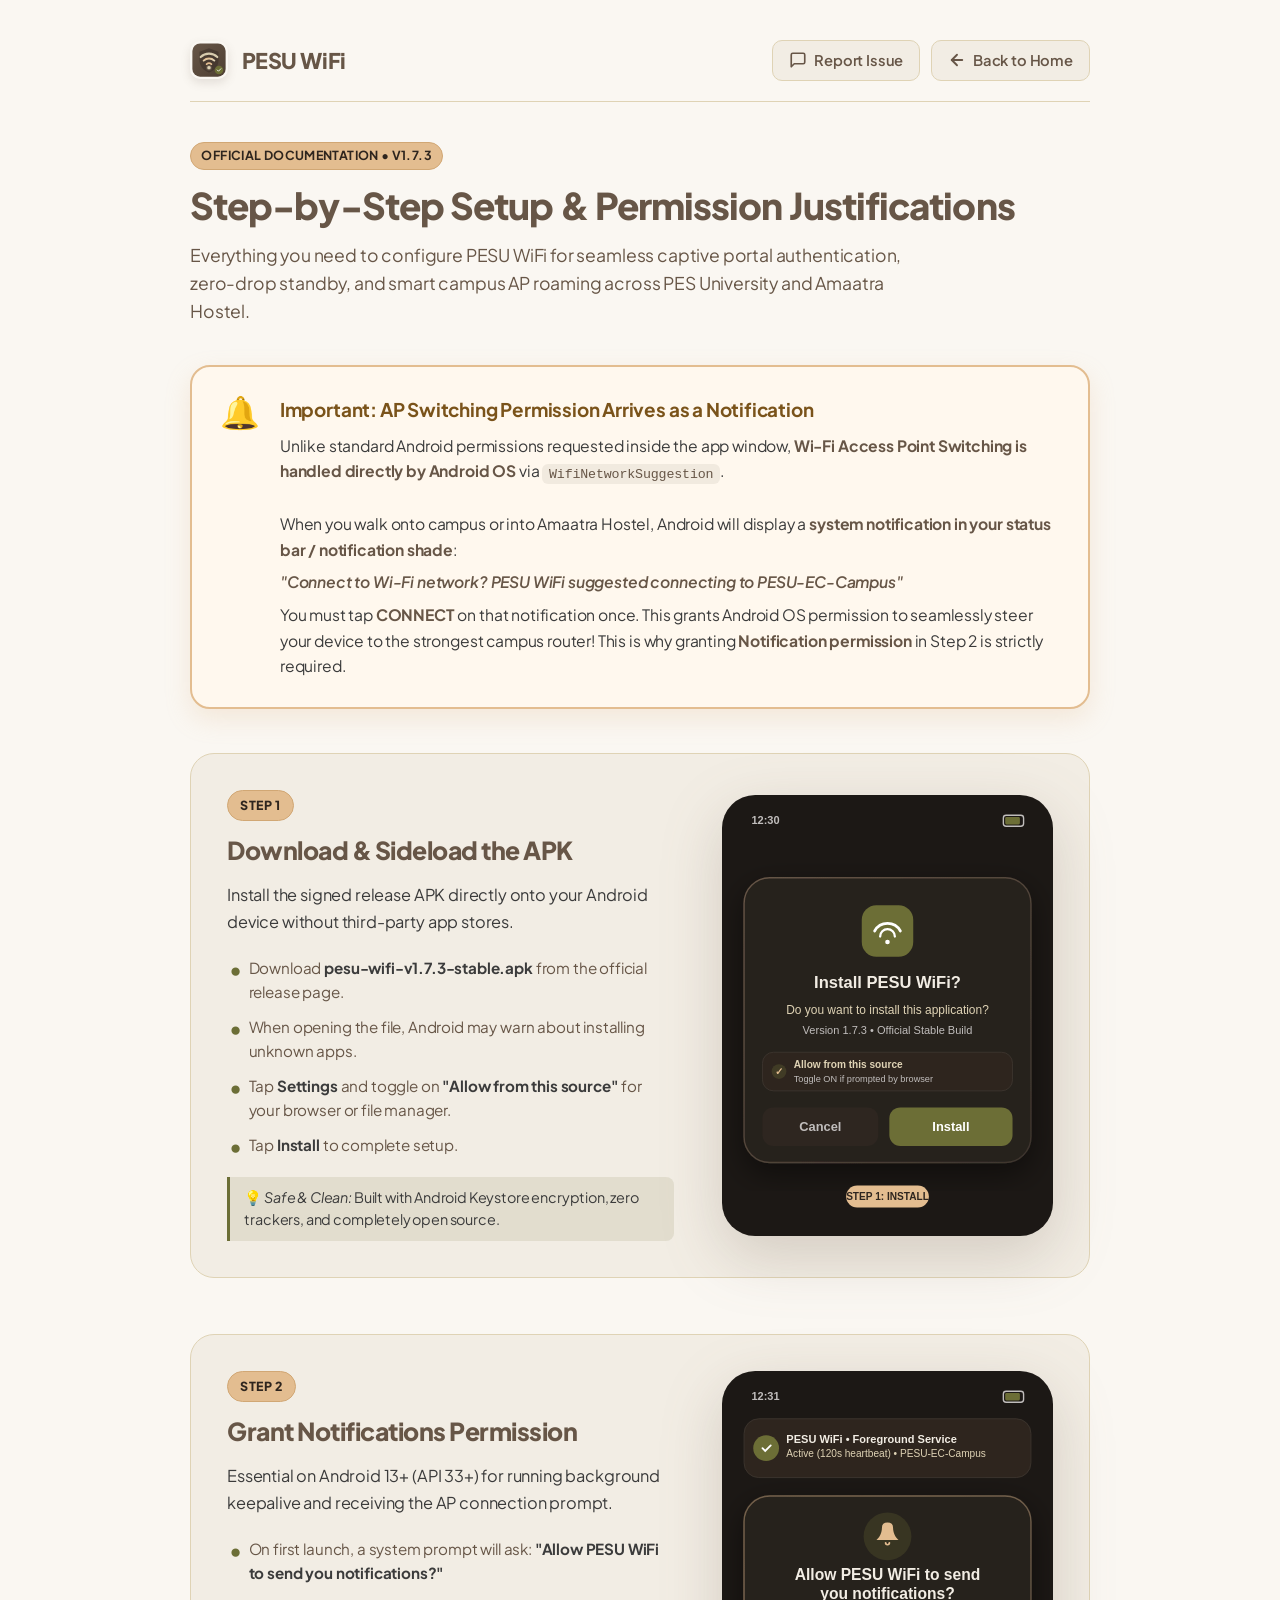
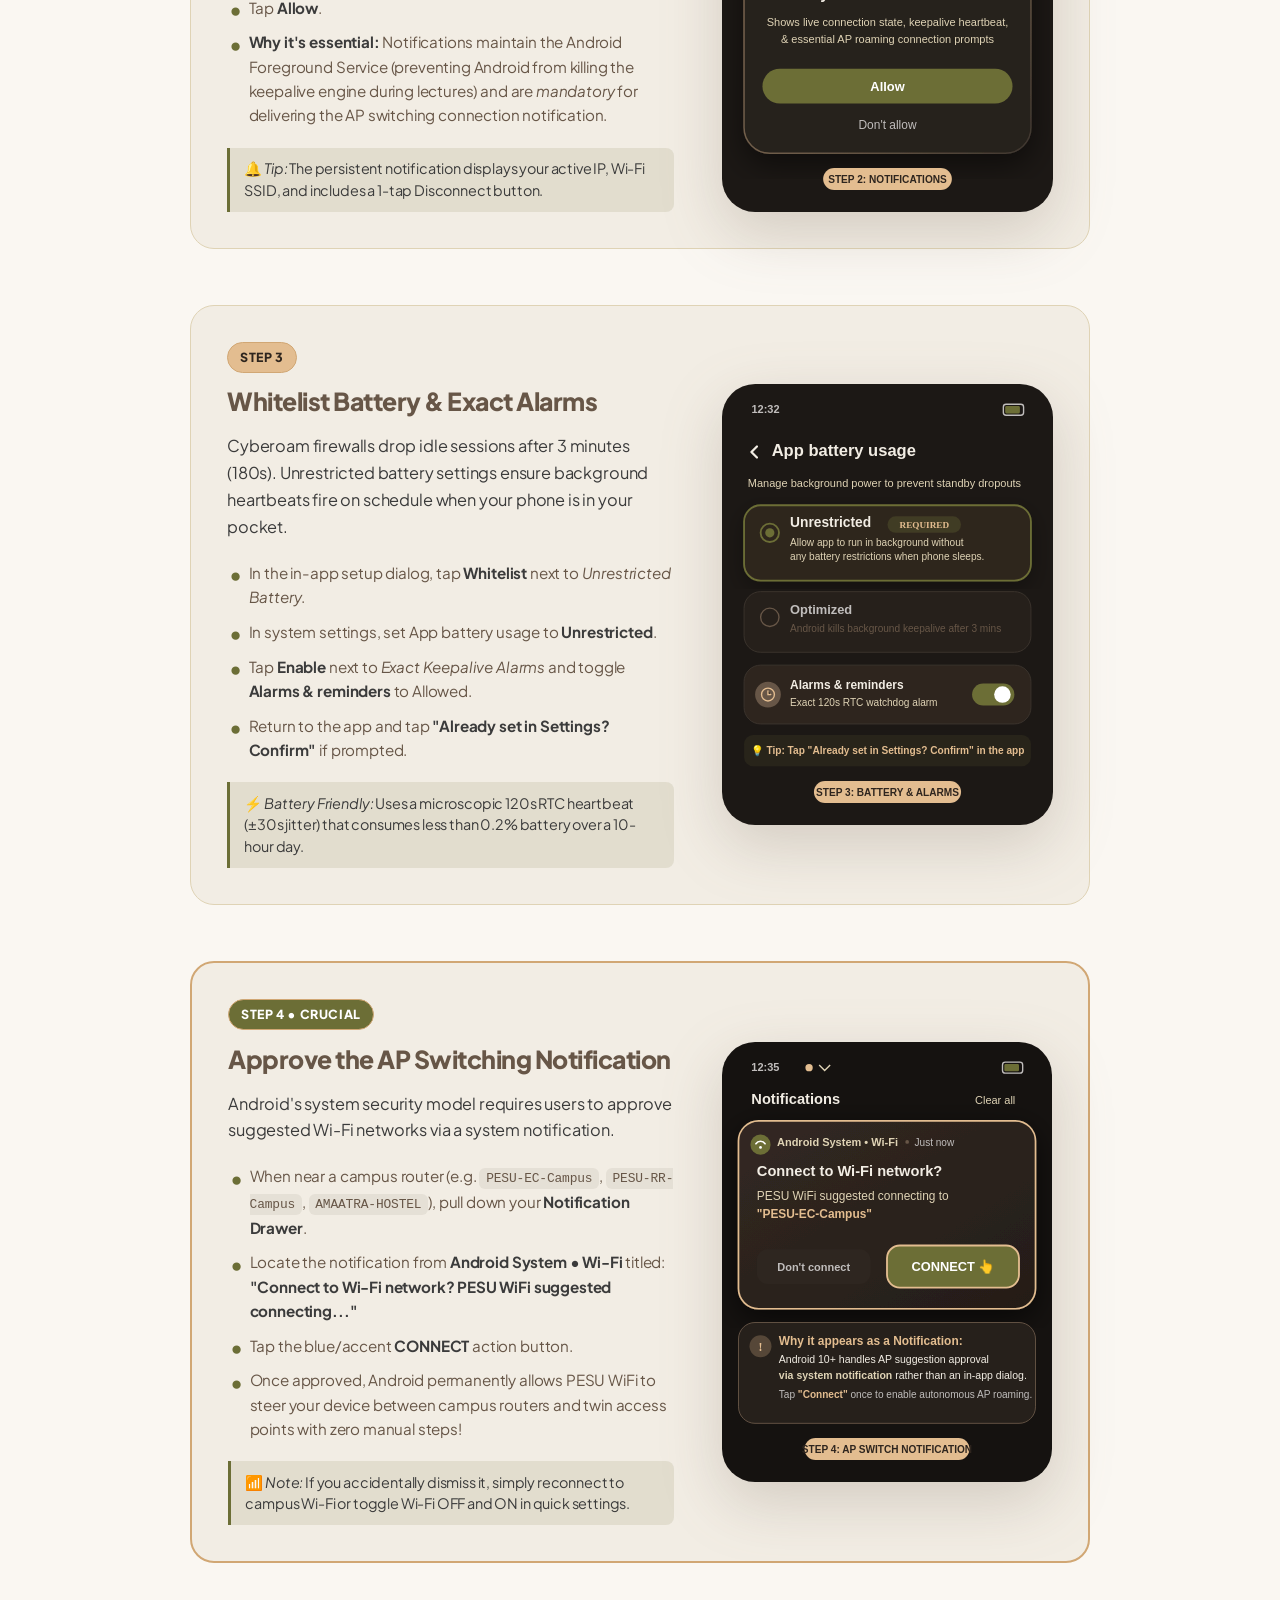
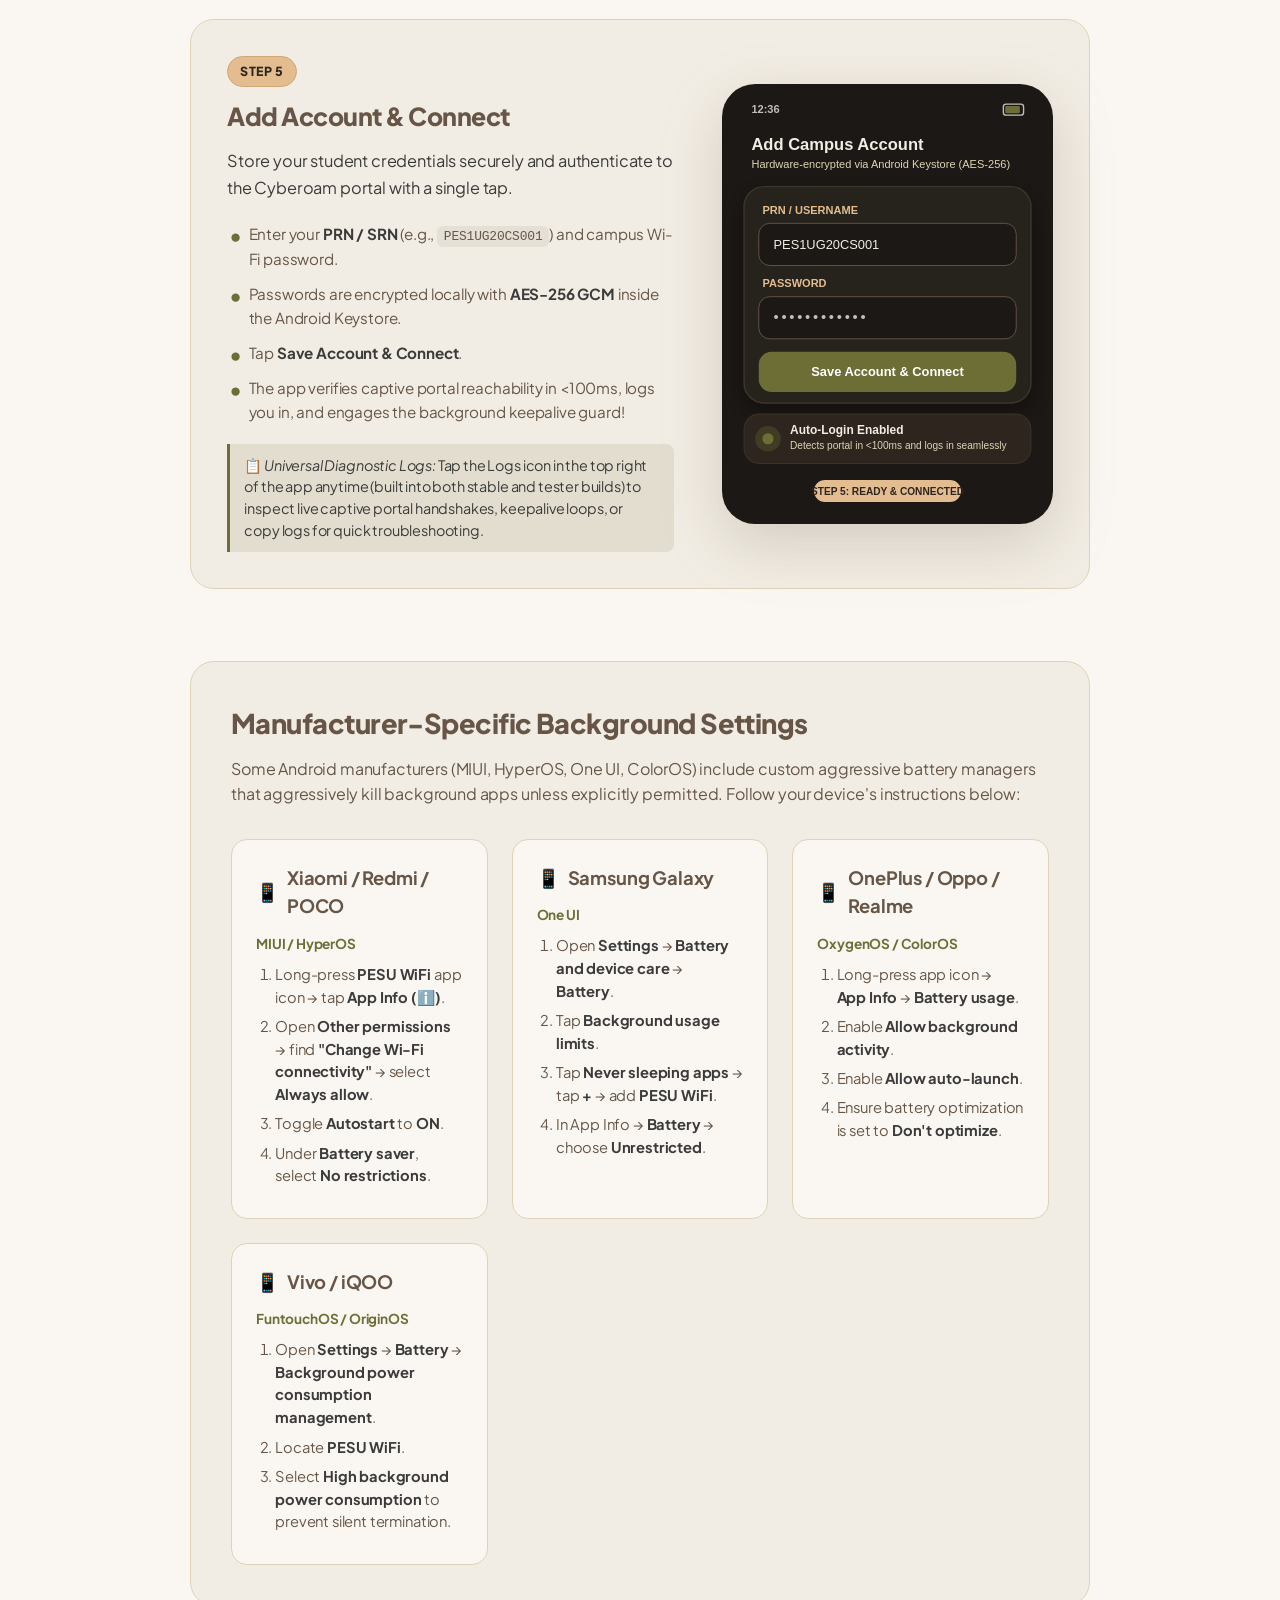
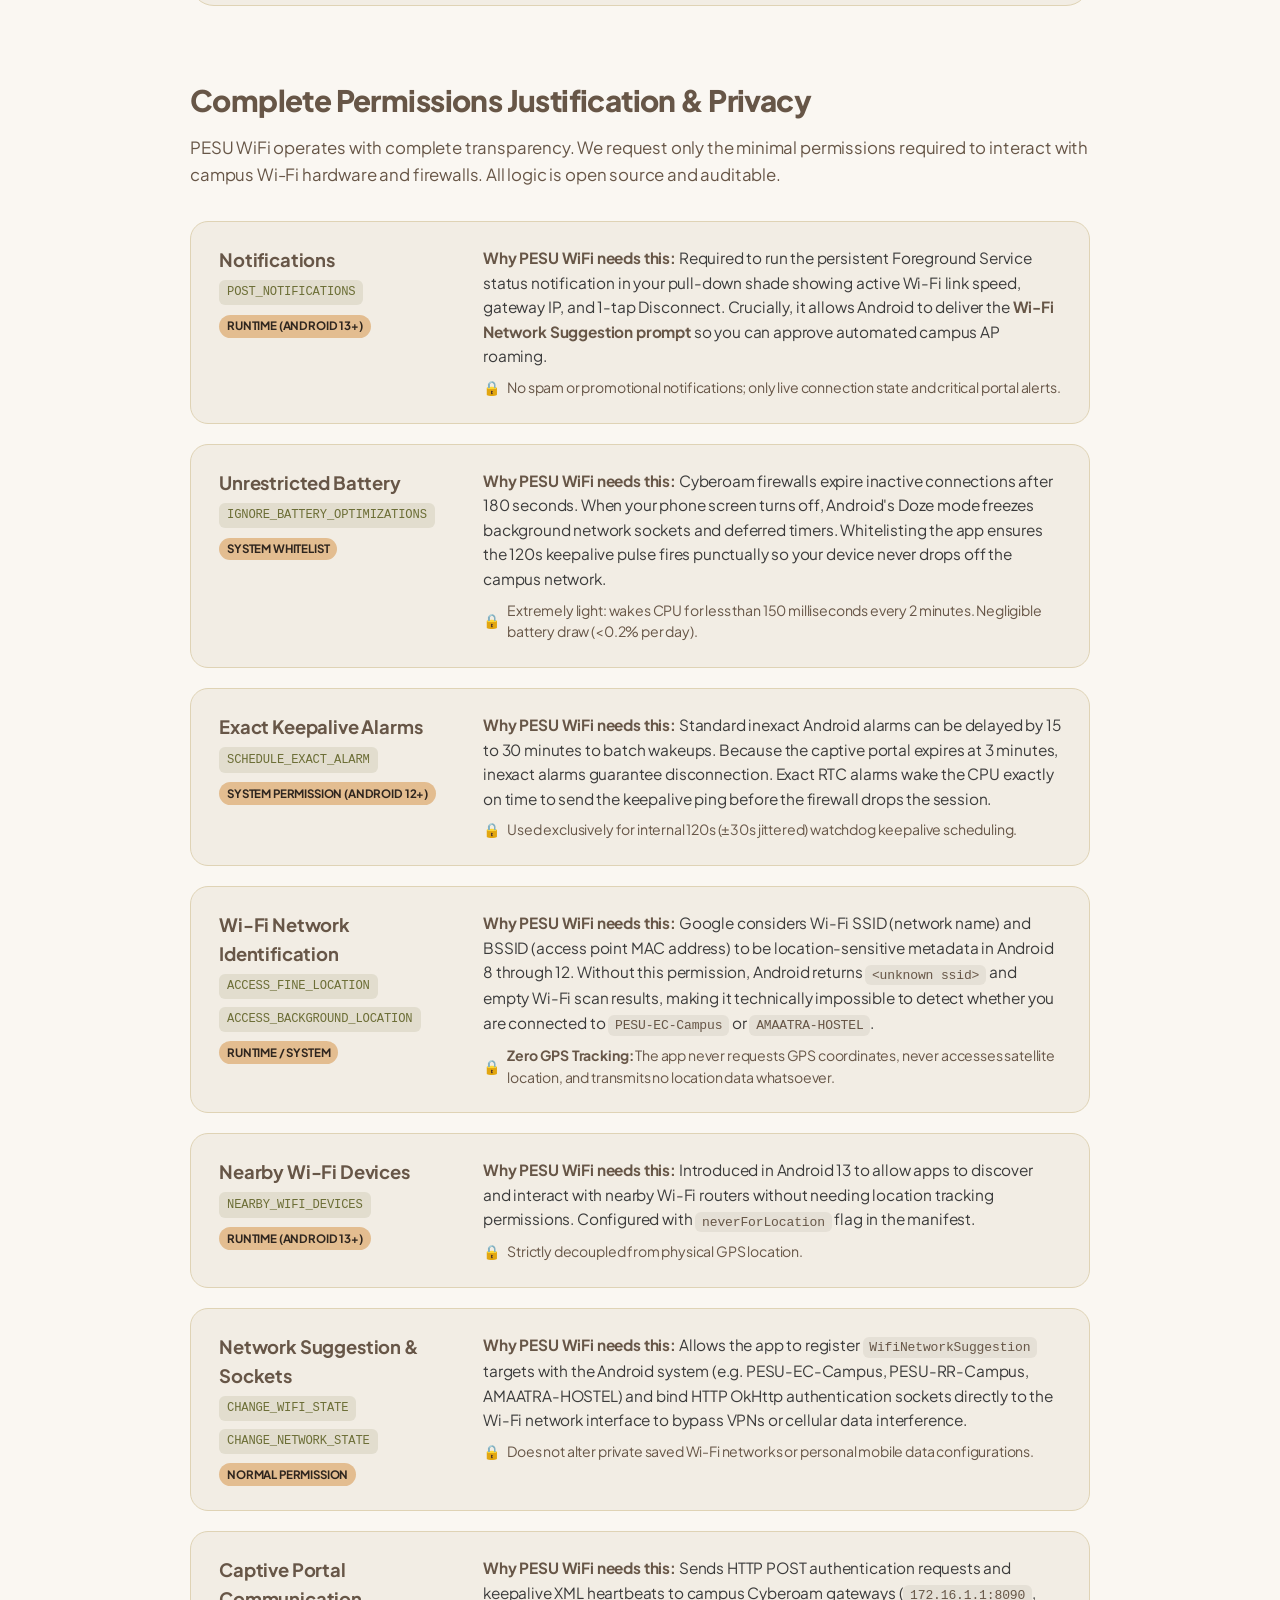
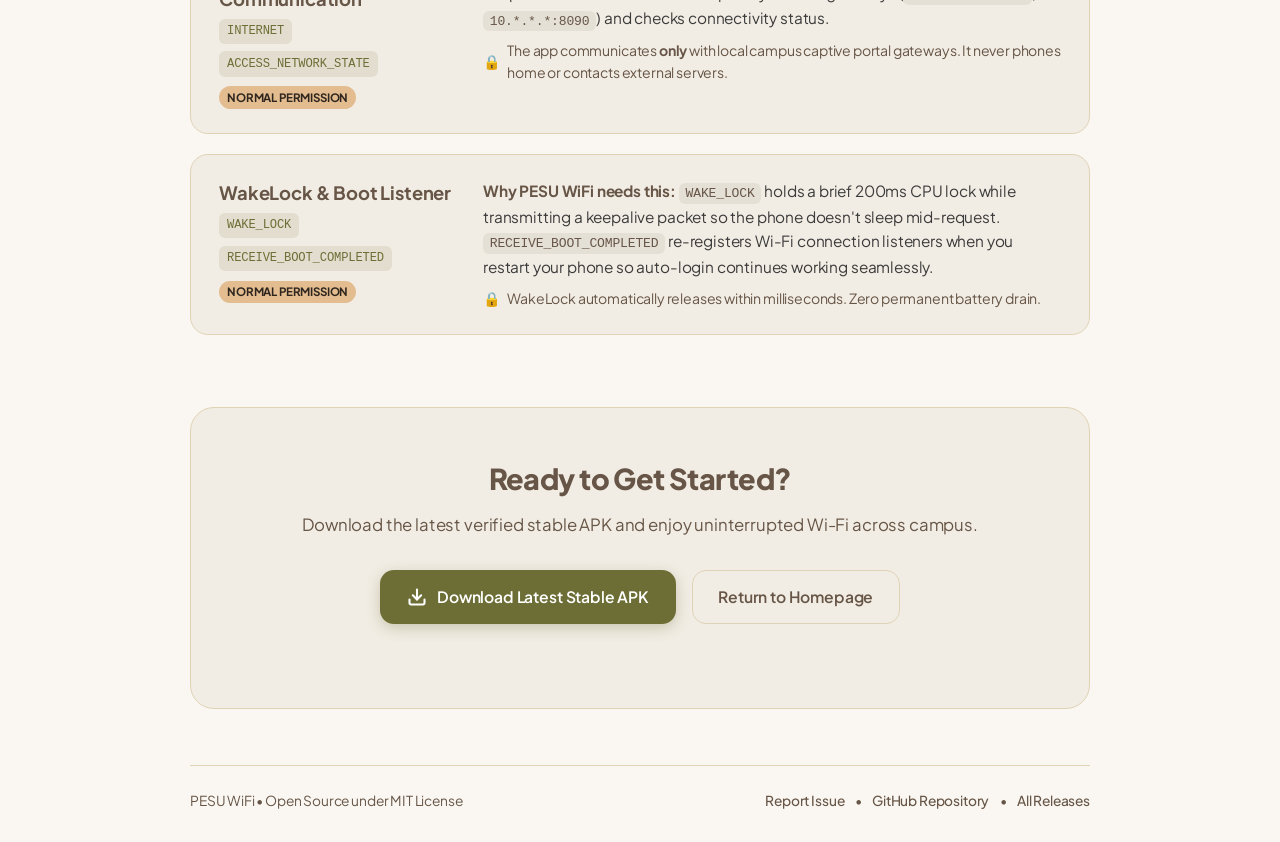
==== commit 63e6cf45: "docs(website): clarify universal diagnostic logs are available in all app builds" ====
--- a/website/instructions.html
+++ b/website/instructions.html
@@ -176,7 +176,7 @@
             <li>The app verifies captive portal reachability in &lt;100ms, logs you in, and engages the background keepalive guard!</li>
           </ul>
           <div class="step-tip">
-            👥 <em>Multi-Account:</em> Add roommate or lab partner accounts in the Accounts tab to switch active credentials in 1 tap.
+            📋 <em>Universal Diagnostic Logs:</em> Tap the Logs icon in the top right of the app anytime (built into both stable and tester builds) to inspect live captive portal handshakes, keepalive loops, or copy logs for quick troubleshooting.
           </div>
         </div>
         <div class="step-mockup">
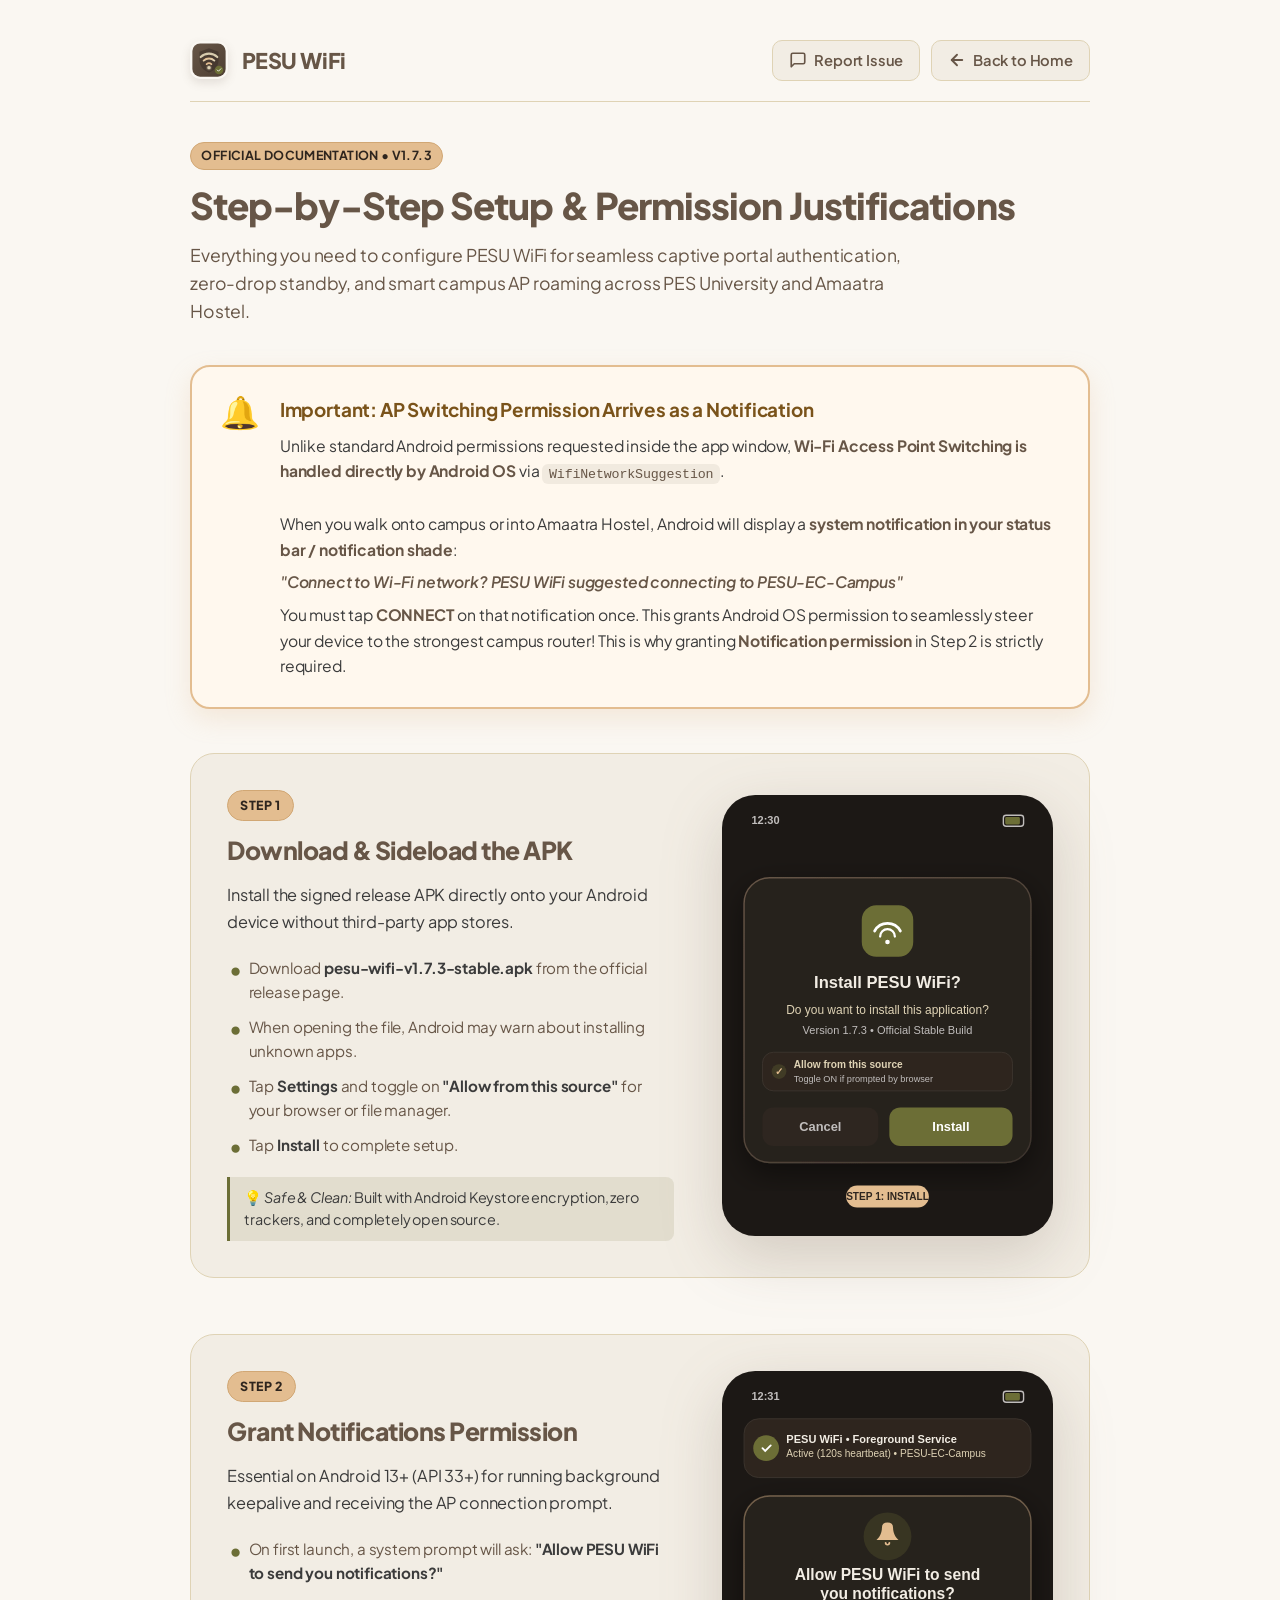
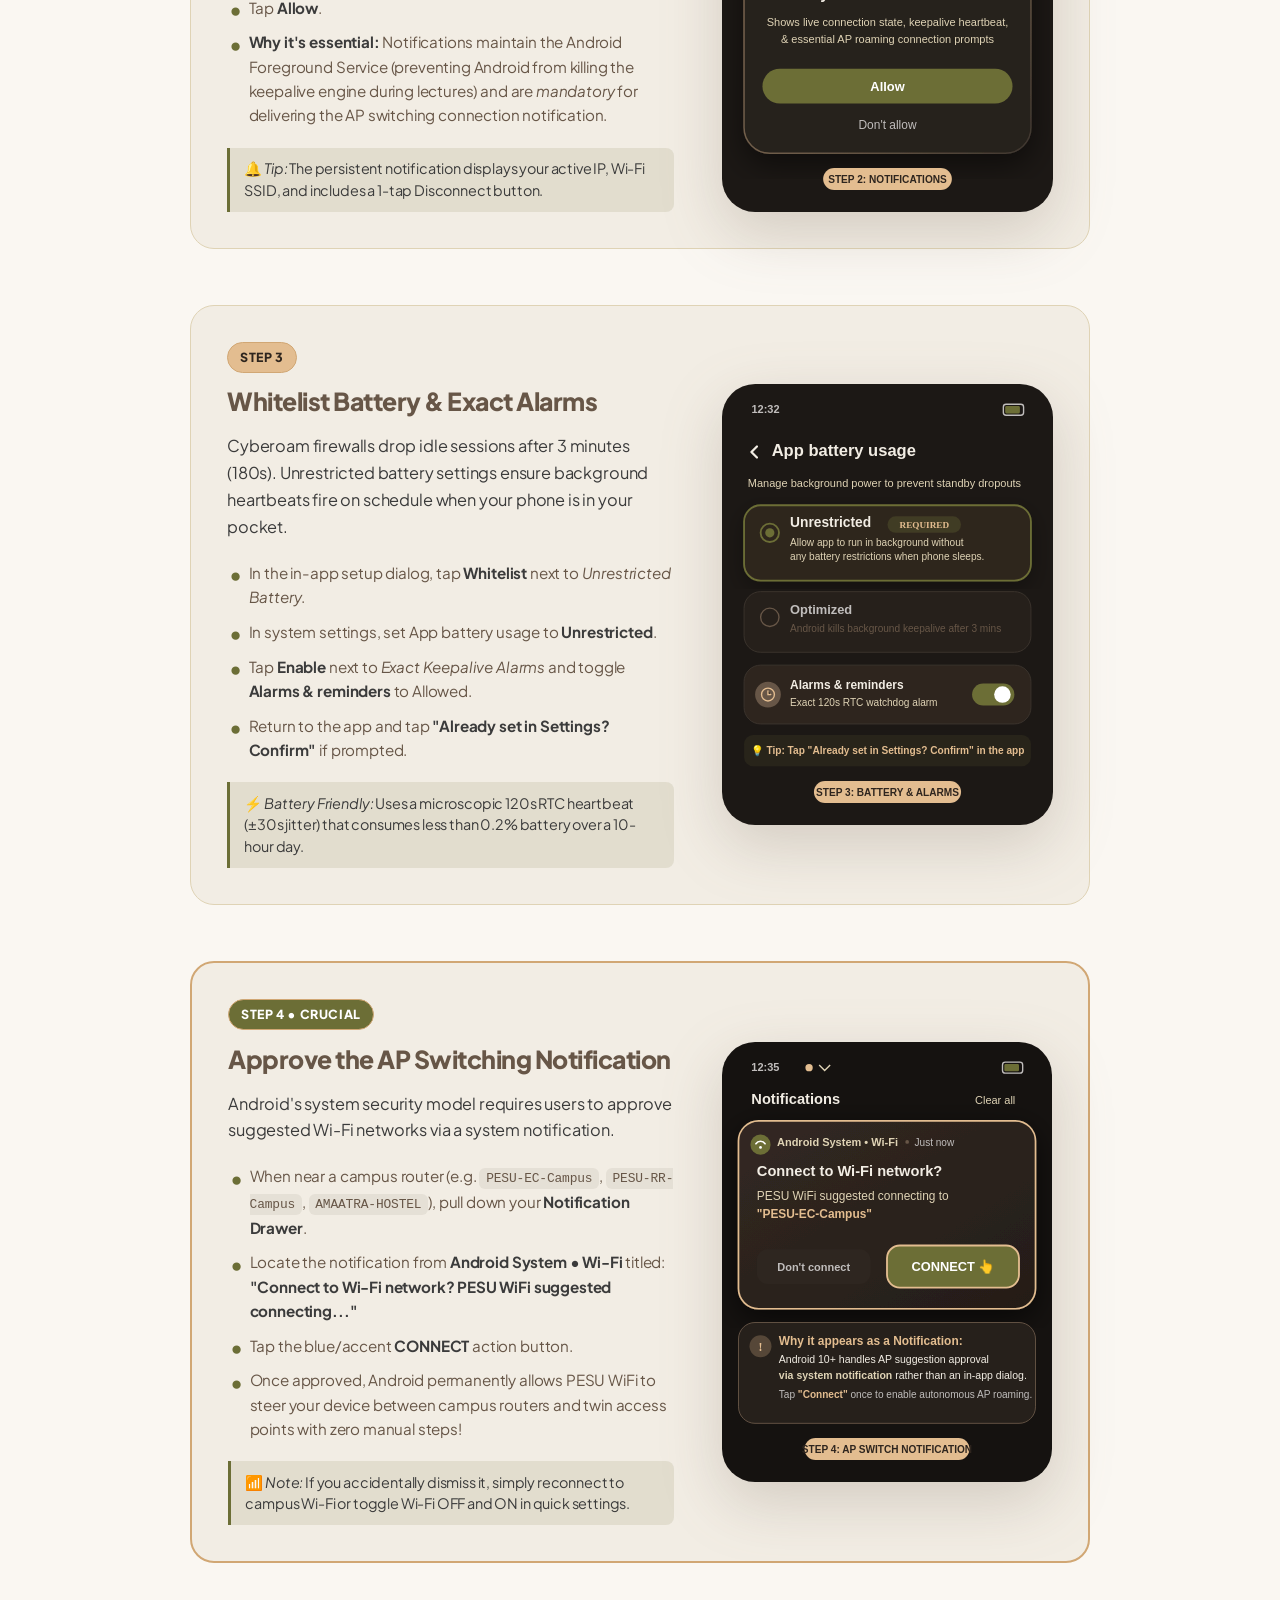
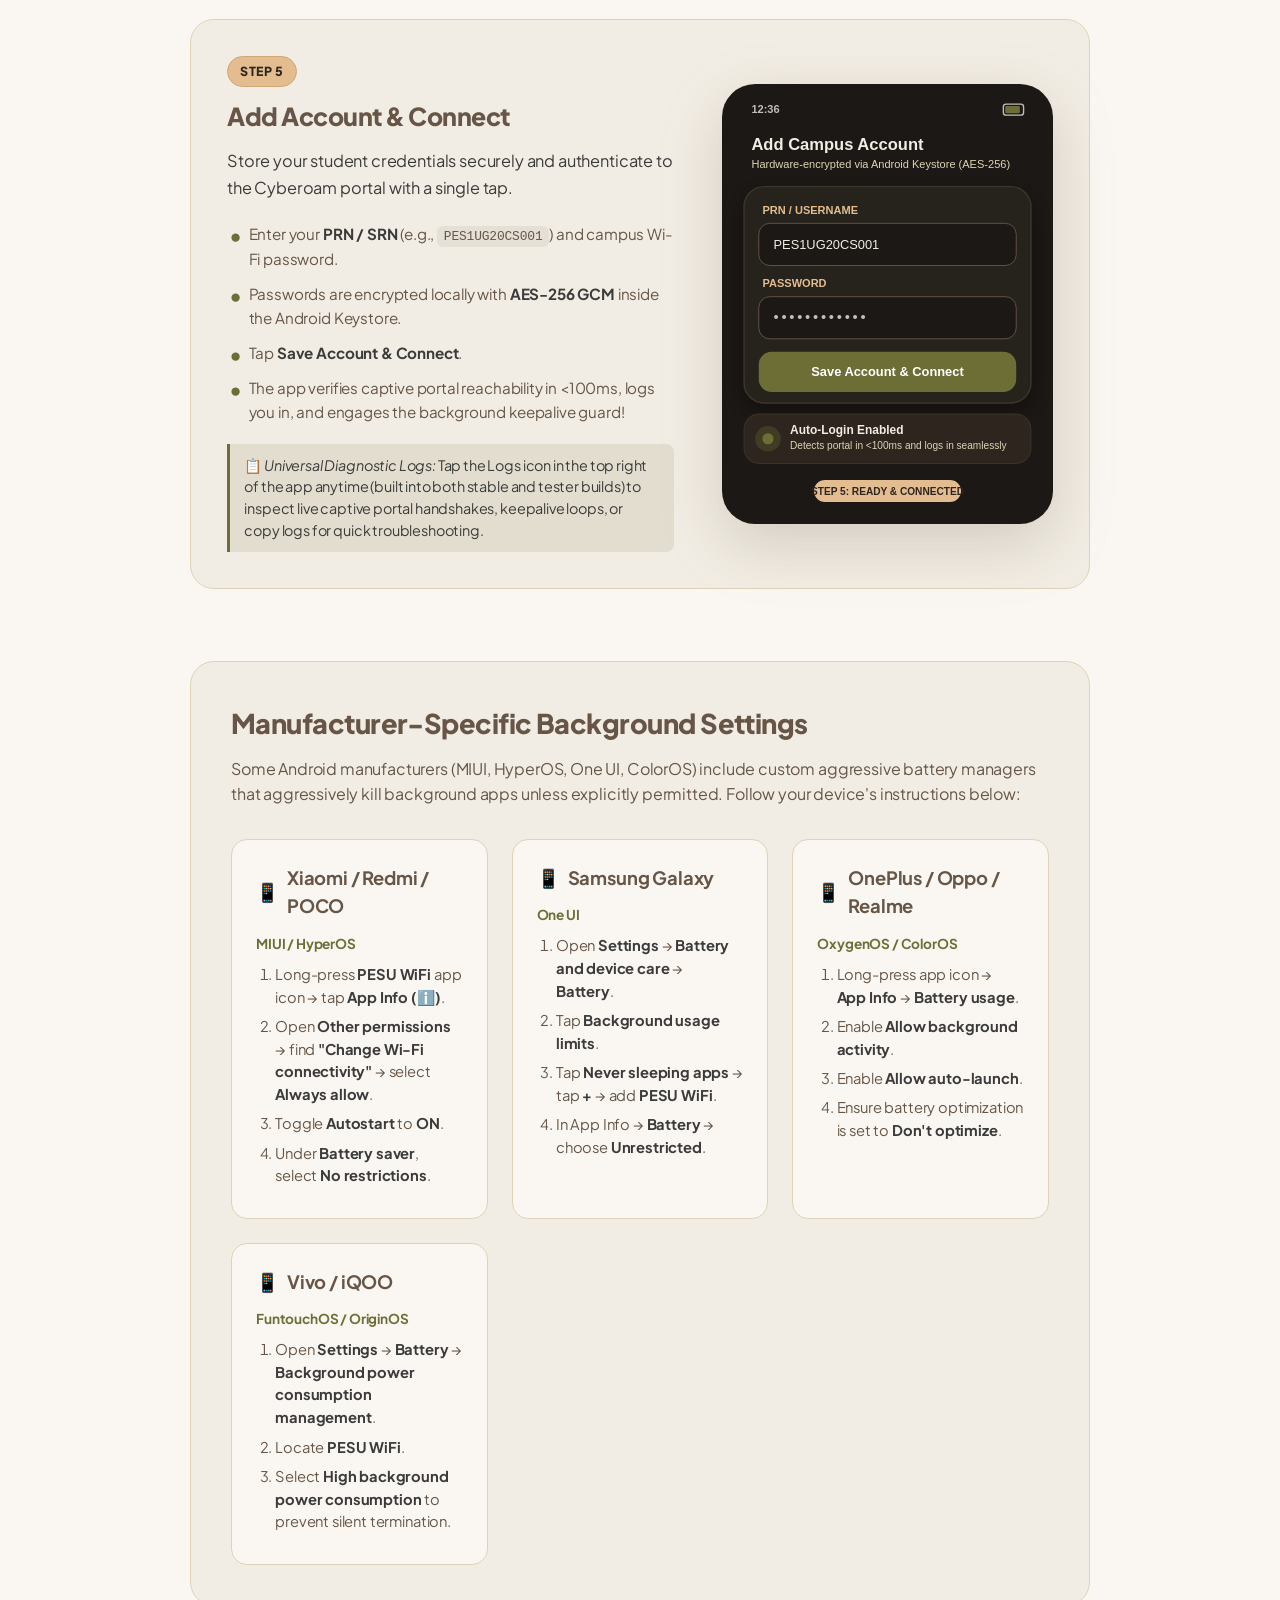
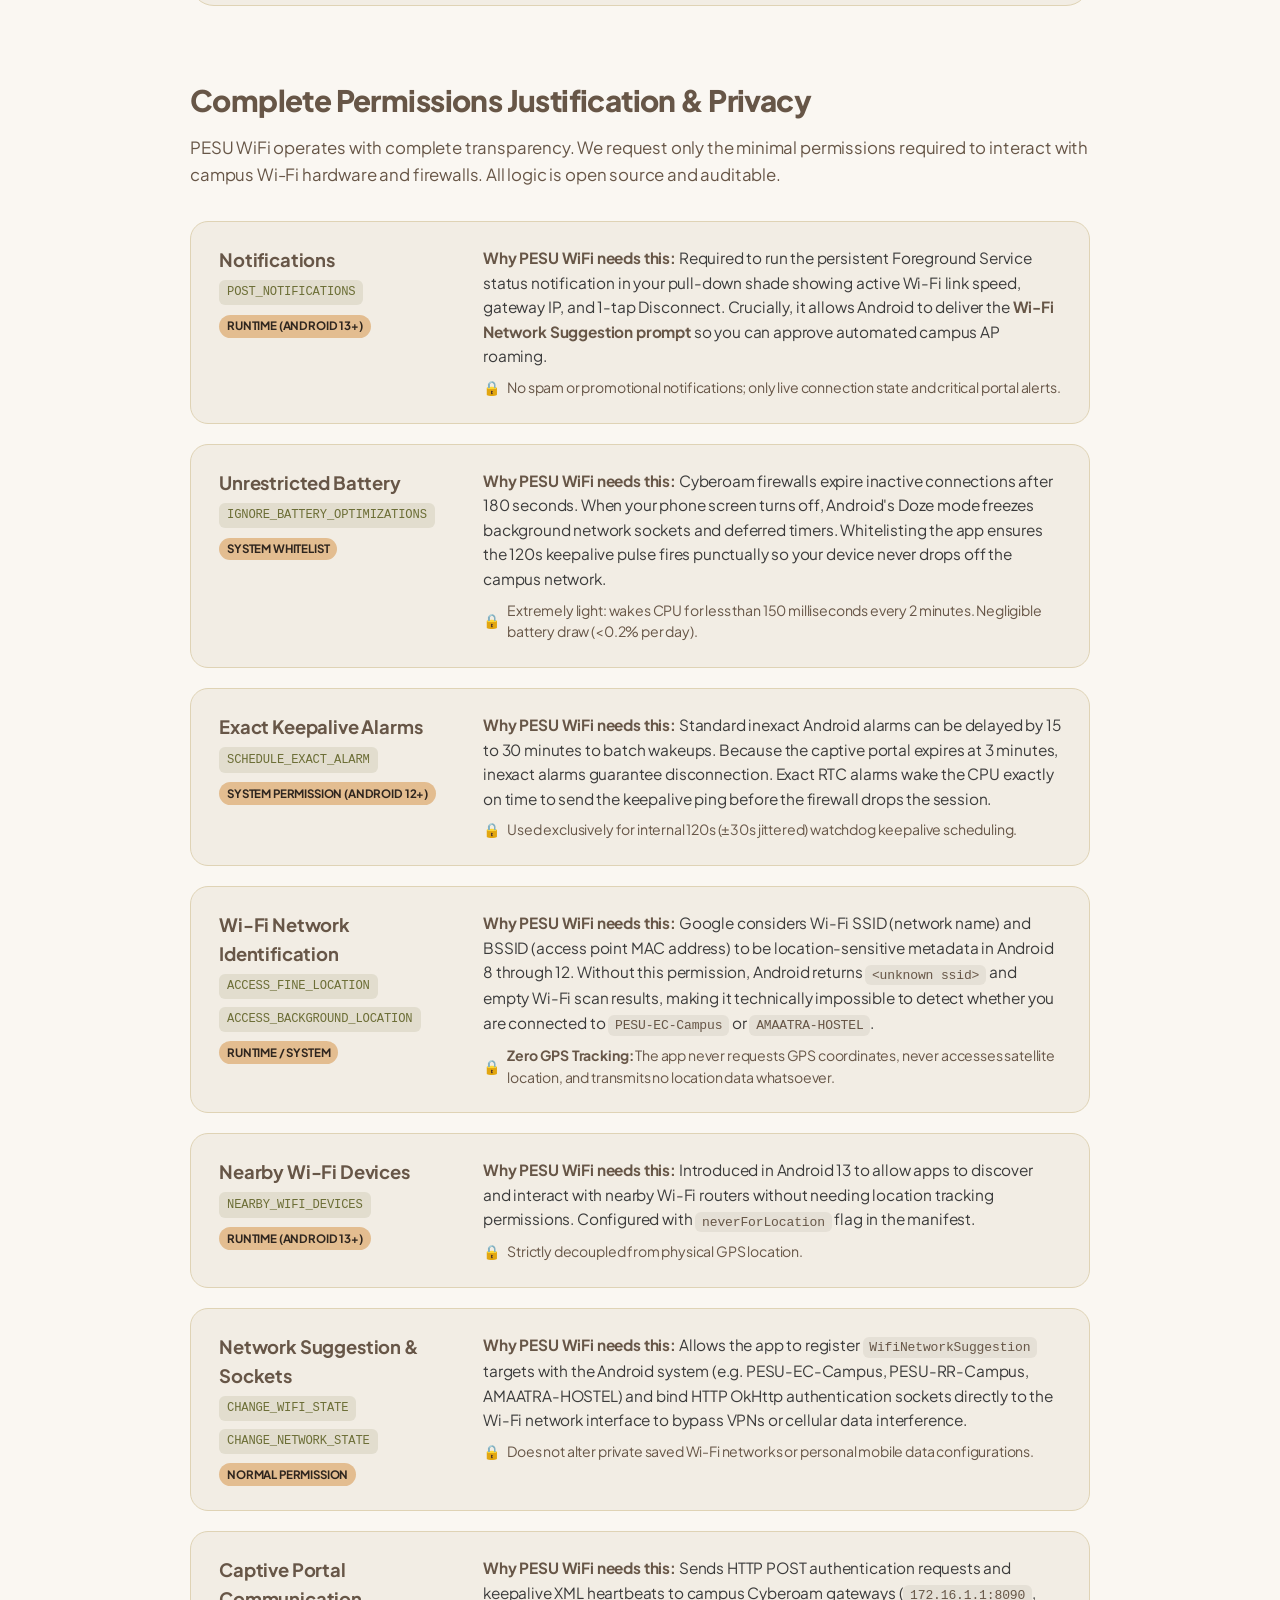
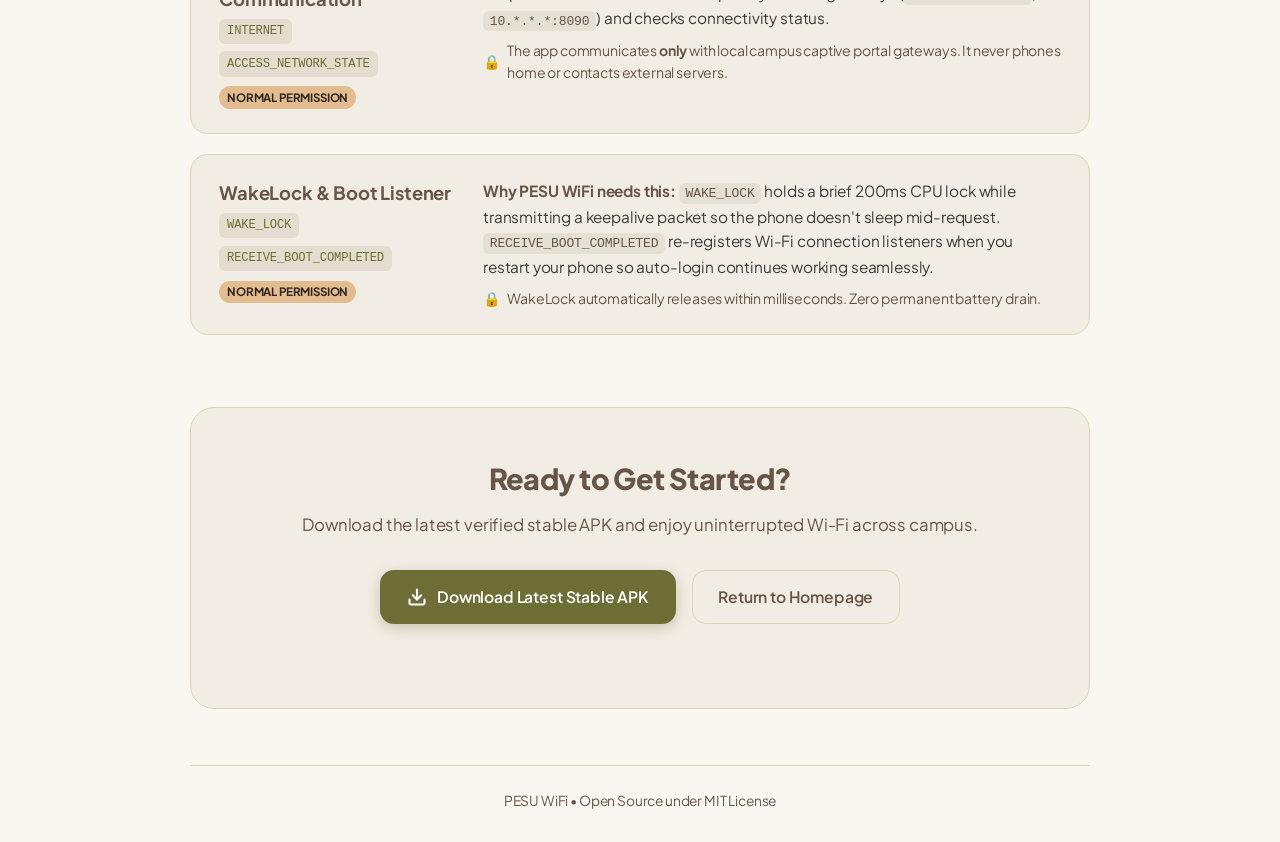
==== commit dd7c13f0: "clean(website): remove redundant bottom footer buttons and center open source notice" ====
--- a/website/instructions.html
+++ b/website/instructions.html
@@ -12,7 +12,7 @@
   <link rel="preconnect" href="https://fonts.googleapis.com">
   <link rel="preconnect" href="https://fonts.gstatic.com" crossorigin>
   <link href="https://fonts.googleapis.com/css2?family=Plus+Jakarta+Sans:wght@400;500;600;700;800&display=swap" rel="stylesheet">
-  <link rel="stylesheet" href="./css/style.css?v=10">
+  <link rel="stylesheet" href="./css/style.css?v=11">
 </head>
 <body>
 
@@ -444,13 +444,6 @@
     <footer class="footer">
       <div>
         <span>PESU WiFi • Open Source under MIT License</span>
-      </div>
-      <div class="footer-links">
-        <a href="./report.html">Report Issue</a>
-        <span>•</span>
-        <a href="https://github.com/imyash0722/pesu-wifi-android" target="_blank" rel="noopener noreferrer">GitHub Repository</a>
-        <span>•</span>
-        <a href="https://github.com/imyash0722/pesu-wifi-android/releases" target="_blank" rel="noopener noreferrer">All Releases</a>
       </div>
     </footer>
 
--- a/website/css/style.css
+++ b/website/css/style.css
@@ -434,7 +434,8 @@
 .footer {
   display: flex;
   align-items: center;
-  justify-content: space-between;
+  justify-content: center;
+  text-align: center;
   gap: 0.75rem;
   font-size: 0.86rem;
   color: var(--footer-text);
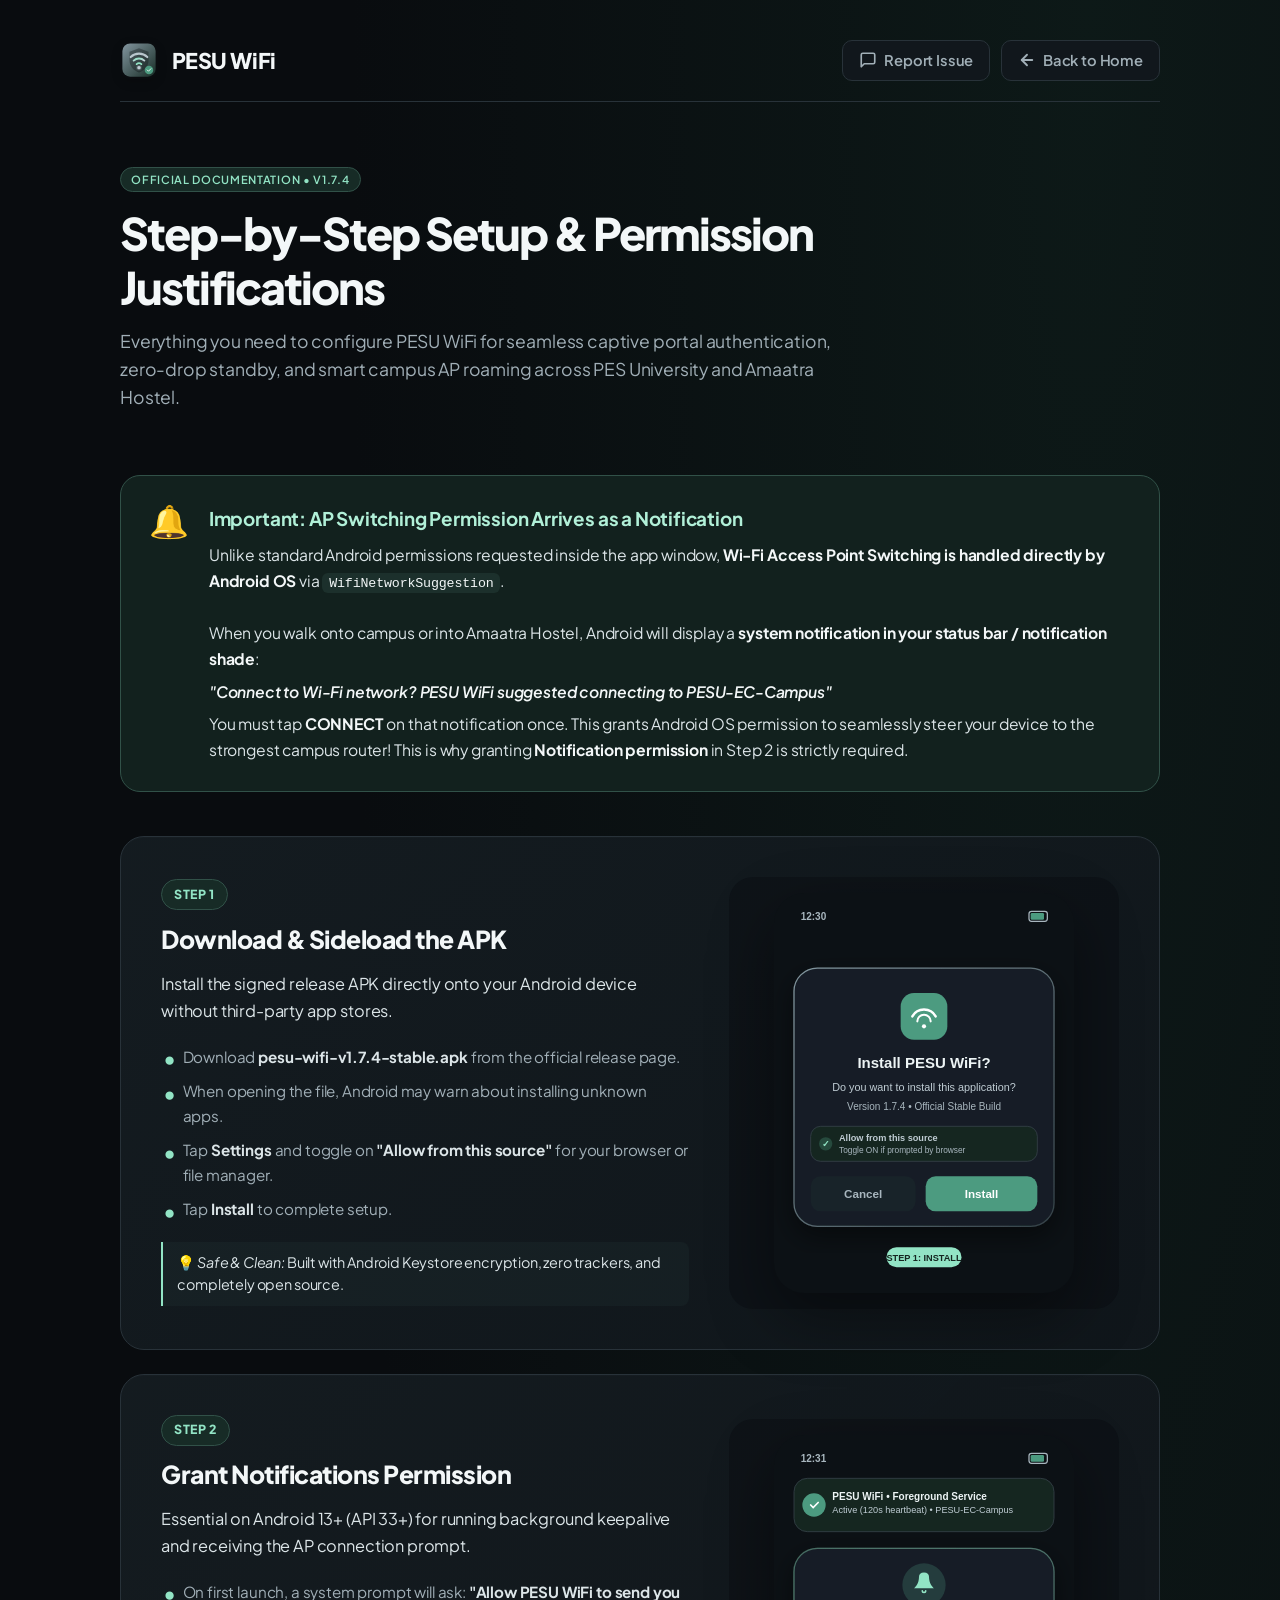
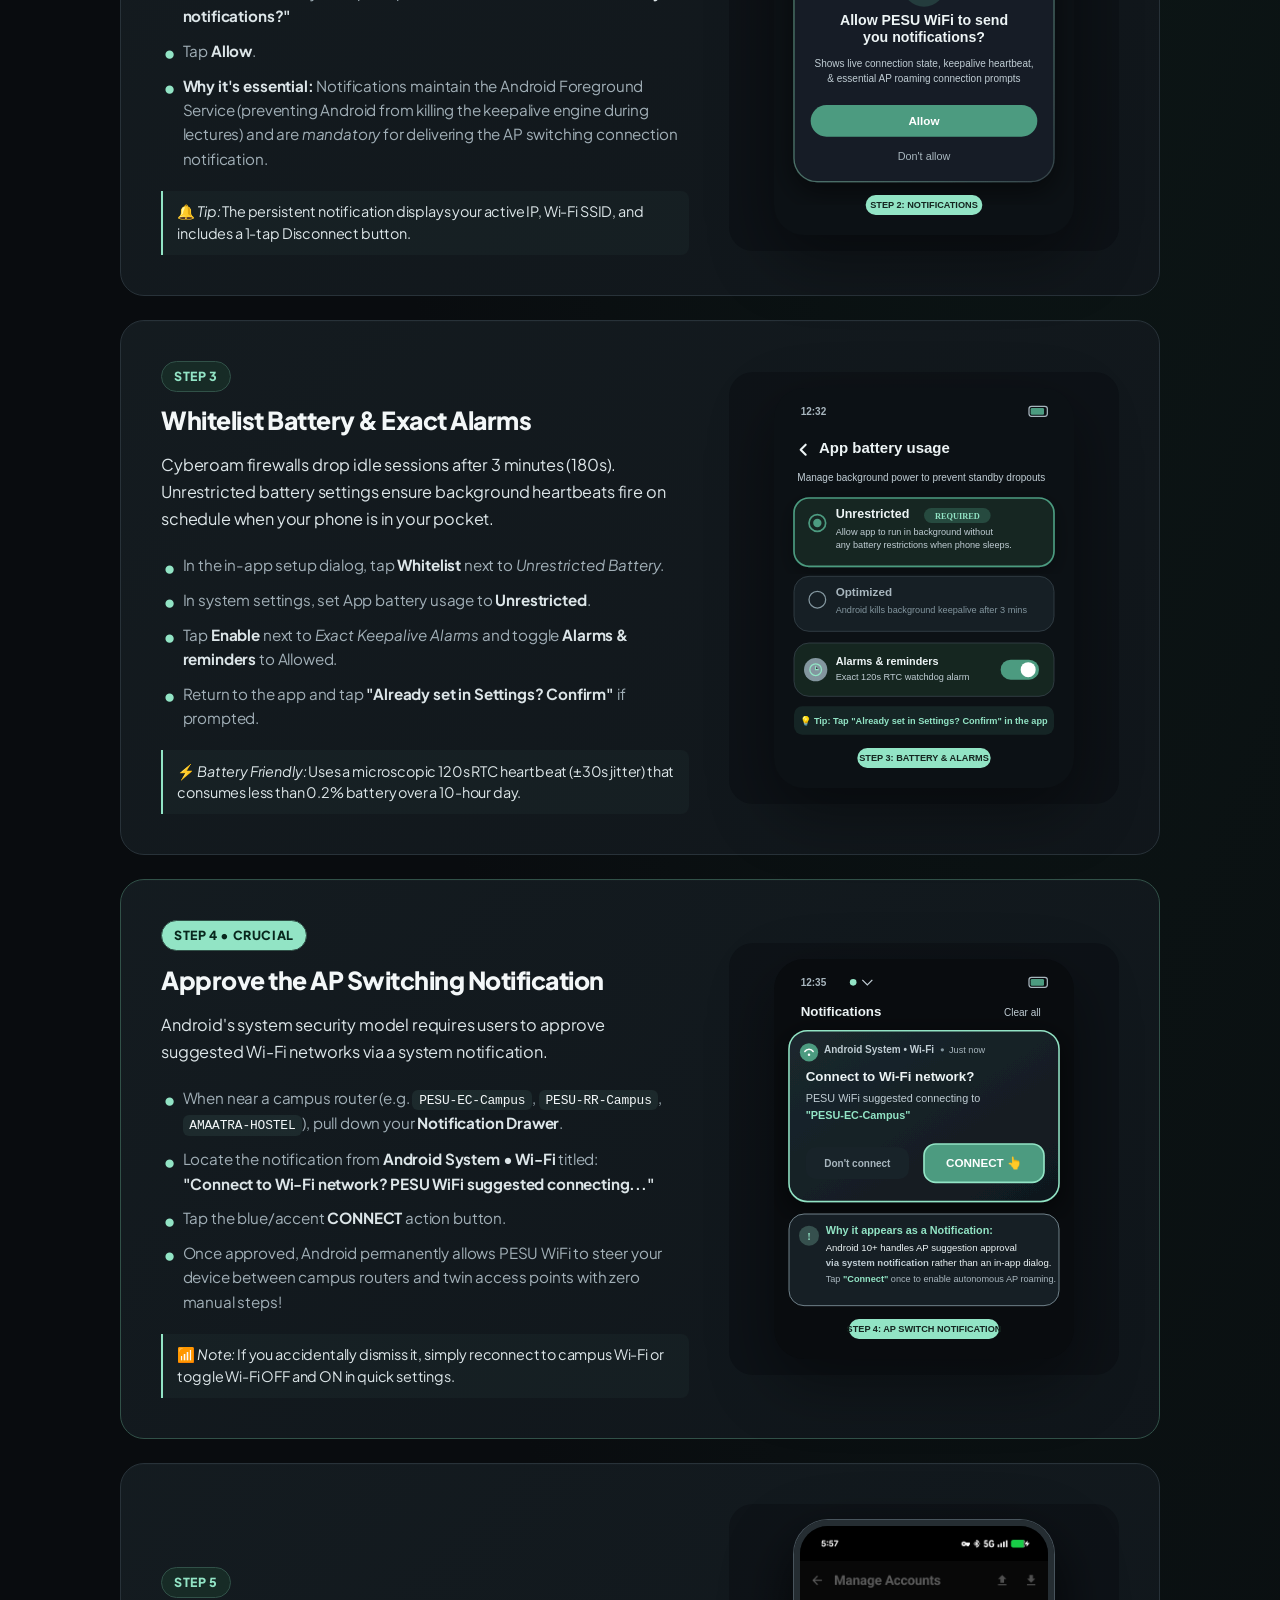
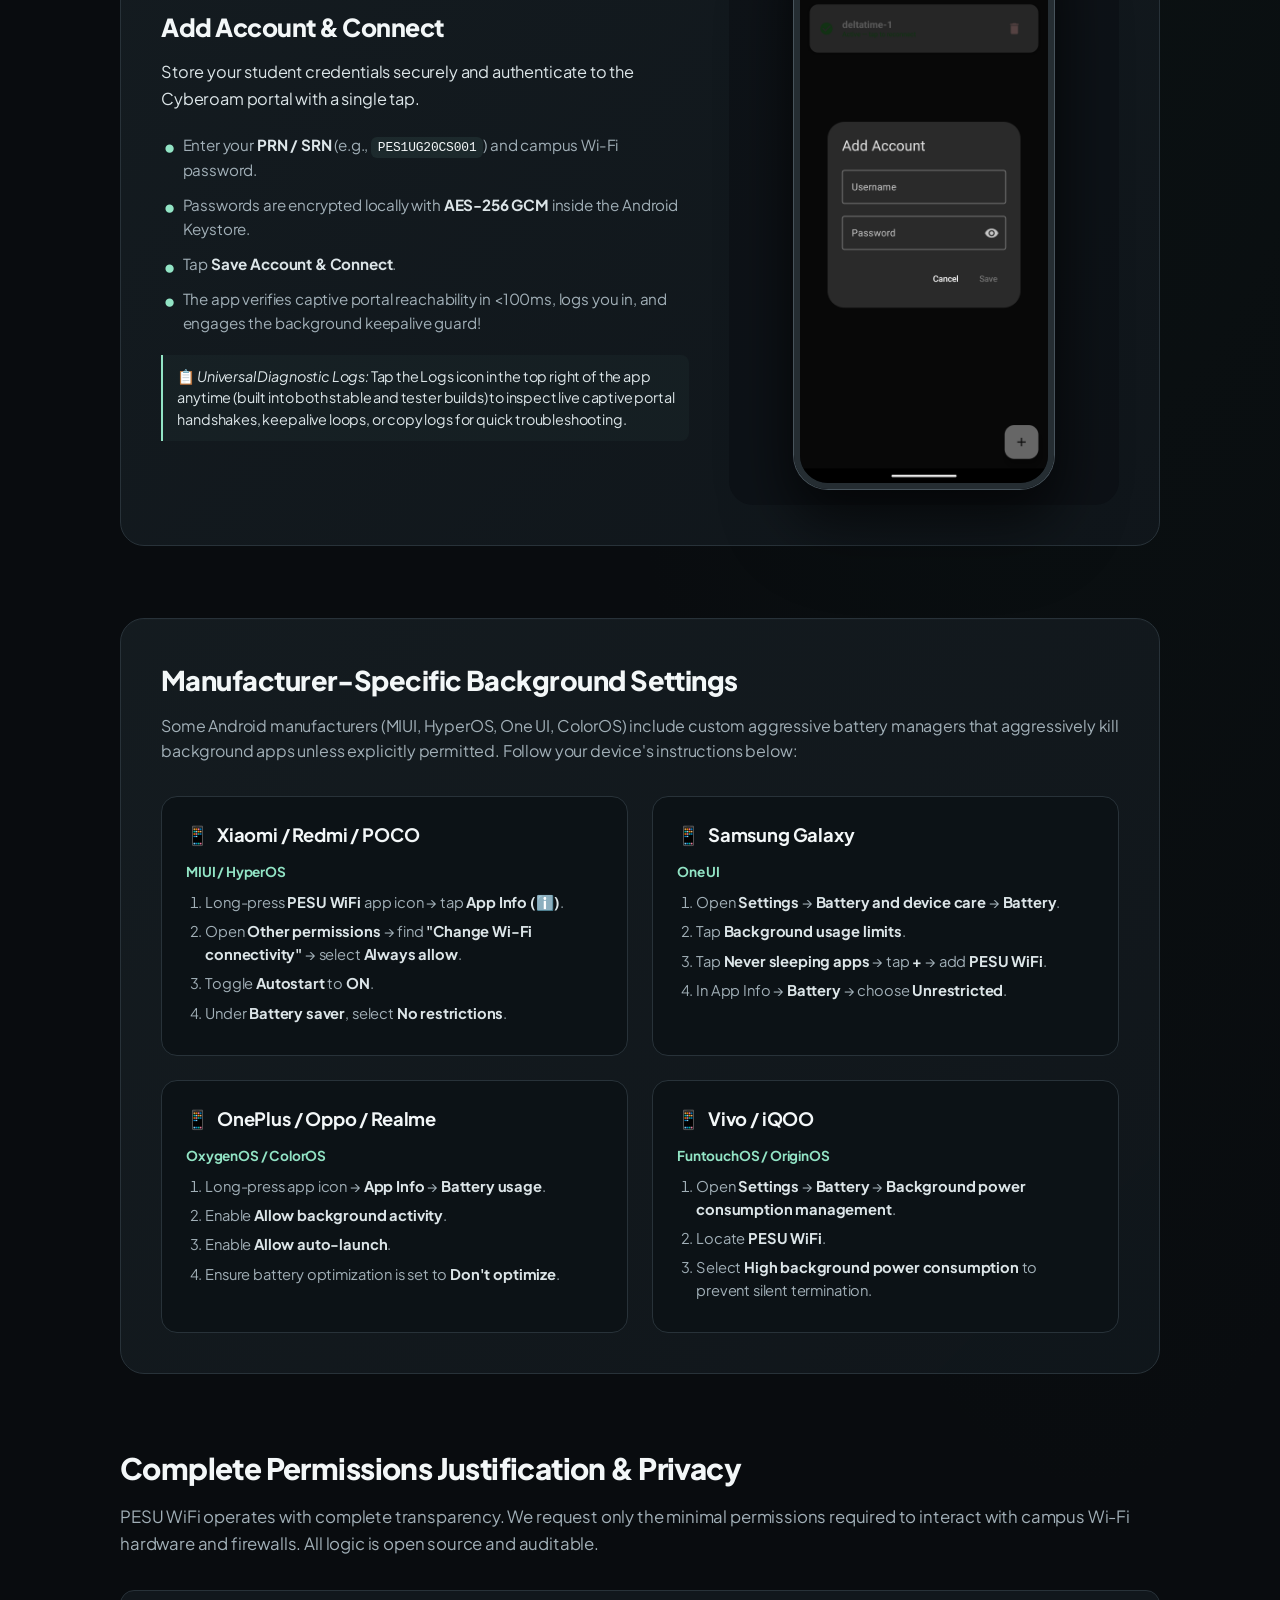
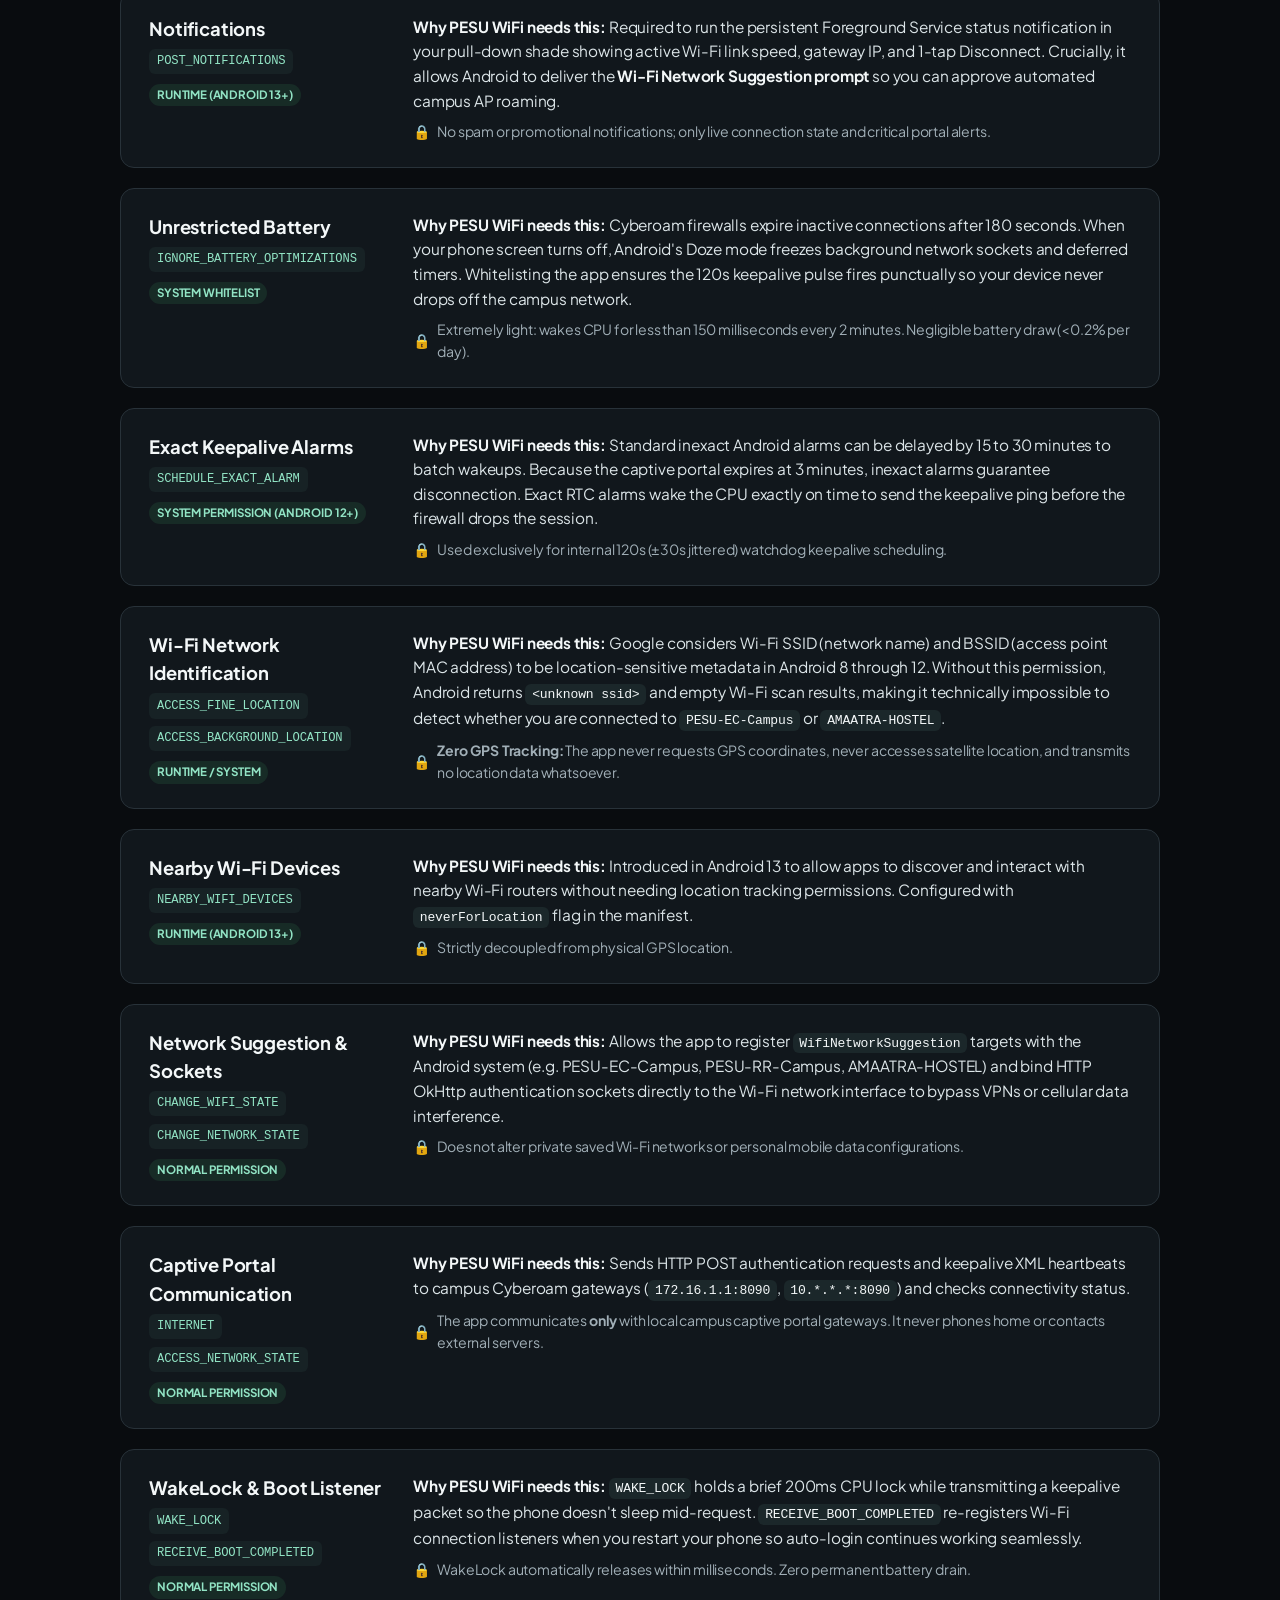
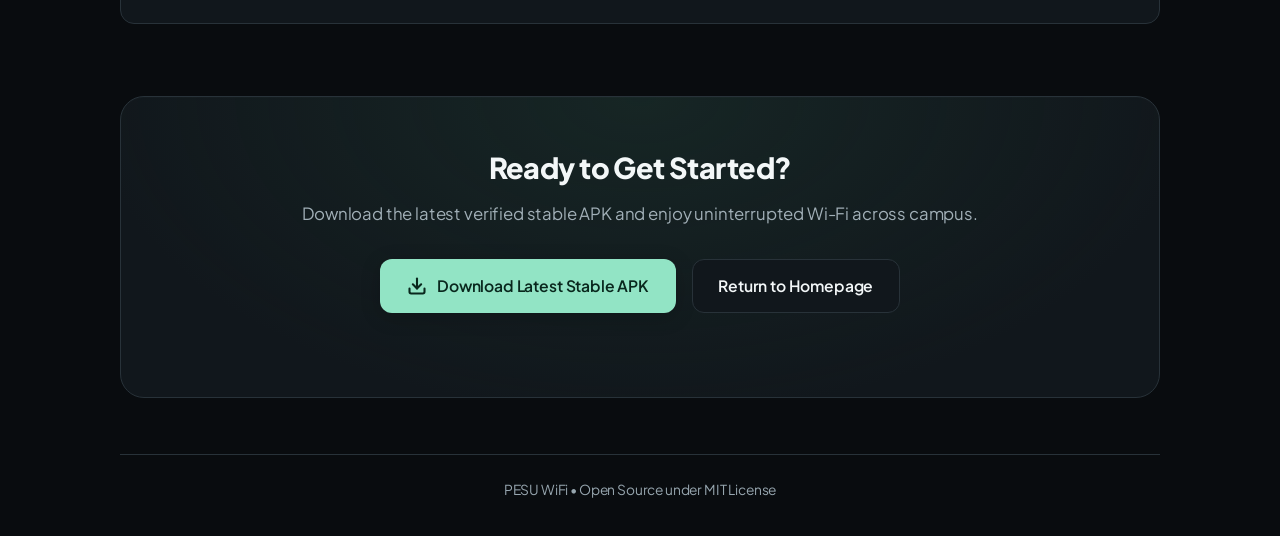
==== commit d51f91e0: "fix(ui): resolve connect button contrast, enable universal logs, update website & bump v1.7.4" ====
--- a/website/instructions.html
+++ b/website/instructions.html
@@ -4,7 +4,7 @@
   <meta charset="UTF-8">
   <meta name="viewport" content="width=device-width, initial-scale=1.0">
   <meta name="description" content="Step-by-step setup guide, AP switching instructions, and permission justifications for PESU WiFi on Android.">
-  <meta name="theme-color" content="#675647">
+  <meta name="theme-color" content="#090c0f">
 
   <title>Setup Guide &amp; Permissions — PESU WiFi</title>
 
@@ -12,7 +12,7 @@
   <link rel="preconnect" href="https://fonts.googleapis.com">
   <link rel="preconnect" href="https://fonts.gstatic.com" crossorigin>
   <link href="https://fonts.googleapis.com/css2?family=Plus+Jakarta+Sans:wght@400;500;600;700;800&display=swap" rel="stylesheet">
-  <link rel="stylesheet" href="./css/style.css?v=11">
+  <link rel="stylesheet" href="./css/style.css?v=12">
 </head>
 <body>
 
@@ -43,7 +43,7 @@
 
     <!-- Header -->
     <header class="guide-header">
-      <span class="badge" style="margin-bottom: 0.85rem;">Official Documentation • v1.7.3</span>
+      <span class="badge" style="margin-bottom: 0.85rem;">Official Documentation • v1.7.4</span>
       <h1>Step-by-Step Setup &amp; Permission Justifications</h1>
       <p>
         Everything you need to configure PESU WiFi for seamless captive portal authentication, zero-drop standby, and smart campus AP roaming across PES University and Amaatra Hostel.
@@ -79,7 +79,7 @@
             Install the signed release APK directly onto your Android device without third-party app stores.
           </p>
           <ul class="step-list">
-            <li>Download <strong>pesu-wifi-v1.7.3-stable.apk</strong> from the official release page.</li>
+            <li>Download <strong>pesu-wifi-v1.7.4-stable.apk</strong> from the official release page.</li>
             <li>When opening the file, Android may warn about installing unknown apps.</li>
             <li>Tap <strong>Settings</strong> and toggle on <strong>"Allow from this source"</strong> for your browser or file manager.</li>
             <li>Tap <strong>Install</strong> to complete setup.</li>
@@ -139,9 +139,9 @@
       </article>
 
       <!-- Step 4: AP Switching Notification -->
-      <article class="step-item" style="border: 2px solid var(--badge-border);">
+      <article class="step-item step-crucial">
         <div class="step-content">
-          <span class="step-badge" style="background:#6C6E36; color:#FFF;">Step 4 • Crucial</span>
+          <span class="step-badge">Step 4 • Crucial</span>
           <h2 class="step-title">Approve the AP Switching Notification</h2>
           <p class="step-desc">
             Android's system security model requires users to approve suggested Wi-Fi networks via a system notification.
@@ -180,7 +180,7 @@
           </div>
         </div>
         <div class="step-mockup">
-          <img src="./assets/mockups/step-account.svg" alt="Illustration of Step 5 Account credentials form" width="340" height="450" loading="lazy">
+          <img src="./assets/mockups/step-account.png" alt="PESU WiFi Add Account dialog captured on Android" class="device-capture" width="1080" height="2424" loading="lazy">
         </div>
       </article>
 
@@ -425,7 +425,7 @@
       <p>Download the latest verified stable APK and enjoy uninterrupted Wi-Fi across campus.</p>
       
       <div class="actions">
-        <a href="https://github.com/imyash0722/pesu-wifi-android/releases/download/v1.7.3/pesu-wifi-v1.7.3-stable.apk" class="btn btn-primary" data-download-apk download="pesu-wifi-v1.7.3-stable.apk">
+        <a href="https://github.com/imyash0722/pesu-wifi-android/releases/download/v1.7.4/pesu-wifi-v1.7.4-stable.apk" class="btn btn-primary" data-download-apk download="pesu-wifi-v1.7.4-stable.apk">
           <svg width="20" height="20" viewBox="0 0 24 24" fill="none" stroke="currentColor" stroke-width="2.5" stroke-linecap="round" stroke-linejoin="round">
             <path d="M21 15v4a2 2 0 0 1-2 2H5a2 2 0 0 1-2-2v-4"></path>
             <polyline points="7 10 12 15 17 10"></polyline>
--- a/website/css/style.css
+++ b/website/css/style.css
@@ -1,66 +1,28 @@
-/* "STUDY HARD" Palette Stylesheet — PESU WiFi
-   Primary: #675647 | Accent Amber: #E3BD90 | Neutral Sand: #DFD3B5
-   Neutral Stone: #C0BDBC | Accent Olive: #6C6E36 | Dark Text: #3B3B3B
-*/
-
-@import url('https://fonts.googleapis.com/css2?family=Plus+Jakarta+Sans:wght@400;500;600;700;800&display=swap');
-
+/* PESU WiFi — charcoal surfaces, mint accents, always-dark native controls. */
 :root {
-  --bg: #FAF7F2;
-  --surface: #F2EDE4;
-  --surface-border: #DFD3B5;
-  --text: #3B3B3B;
-  --text-muted: #675647;
-  --brand-title: #675647;
-  --badge-bg: #E3BD90;
-  --badge-border: #D1A774;
-  --badge-text: #2E251E;
-  --btn-primary-bg: #6C6E36;
-  --btn-primary-hover: #585A2A;
-  --btn-primary-text: #FFFFFF;
-  --btn-primary-shadow: 0 4px 14px rgba(108, 110, 54, 0.3);
-  --btn-secondary-bg: #EFE8DA;
-  --btn-secondary-border: #DFD3B5;
-  --btn-secondary-text: #675647;
-  --btn-secondary-hover: #DFD3B5;
-  --footer-text: #675647;
-  --footer-border: #DFD3B5;
-  --shadow-card: 0 10px 30px rgba(103, 86, 71, 0.08);
-  --shadow-mockup: drop-shadow(0 20px 30px rgba(103, 86, 71, 0.22));
-  --notice-bg: #FFF8EE;
-  --notice-border: #E3BD90;
-  --notice-title: #7A531A;
-  --notice-shadow: 0 10px 24px rgba(227, 189, 144, 0.25);
-}
-
-@media (prefers-color-scheme: dark) {
-  :root {
-    --bg: #1B1714;
-    --surface: #26201B;
-    --surface-border: #3D352E;
-    --text: #F2EDE4;
-    --text-muted: #DFD3B5;
-    --brand-title: #E3BD90;
-    --badge-bg: #2E2721;
-    --badge-border: #675647;
-    --badge-text: #E3BD90;
-    --btn-primary-bg: #6C6E36;
-    --btn-primary-hover: #7E8140;
-    --btn-primary-text: #FFFFFF;
-    --btn-primary-shadow: 0 4px 18px rgba(108, 110, 54, 0.45);
-    --btn-secondary-bg: #29231E;
-    --btn-secondary-border: #4D4238;
-    --btn-secondary-text: #DFD3B5;
-    --btn-secondary-hover: #38302A;
-    --footer-text: #C0BDBC;
-    --footer-border: #38302A;
-    --shadow-card: 0 14px 35px rgba(0, 0, 0, 0.45);
-    --shadow-mockup: drop-shadow(0 25px 40px rgba(0, 0, 0, 0.65));
-    --notice-bg: #2E251E;
-    --notice-border: #A37C4C;
-    --notice-title: #E3BD90;
-    --notice-shadow: 0 10px 30px rgba(0, 0, 0, 0.5);
-  }
+  color-scheme: dark;
+  --bg: #090c0f;
+  --surface: #11171c;
+  --surface-border: #283239;
+  --text: #dce5e8;
+  --text-muted: #a1afb7;
+  --brand-title: #f3f7f8;
+  --badge-bg: #172b26;
+  --badge-border: #315148;
+  --badge-text: #92e4c5;
+  --btn-primary-bg: #92e4c5;
+  --btn-primary-hover: #b1f0d8;
+  --btn-primary-text: #09271d;
+  --btn-primary-shadow: 0 4px 20px #00000030;
+  --btn-secondary-hover: #1e2a30;
+  --footer-text: #97a6af;
+  --footer-border: #283239;
+  --shadow-card: 0 16px 48px #00000024;
+  --shadow-mockup: drop-shadow(0 24px 32px #00000066);
+  --notice-bg: #12211e;
+  --notice-border: #315148;
+  --notice-title: #b1f0d8;
+  --notice-shadow: none;
 }
 
 html {
@@ -136,7 +98,7 @@
   width: 38px;
   height: 38px;
   border-radius: 10px;
-  box-shadow: 0 4px 10px rgba(103, 86, 71, 0.15);
+  box-shadow: 0 4px 10px rgba(0, 0, 0, 0.15);
 }
 
 .nav-links {
@@ -190,7 +152,7 @@
   height: 58px;
   border-radius: 16px;
   flex-shrink: 0;
-  box-shadow: 0 6px 16px rgba(103, 86, 71, 0.22);
+  box-shadow: 0 6px 16px rgba(0, 0, 0, 0.22);
 }
 
 .brand-title {
@@ -247,7 +209,7 @@
 code {
   font-family: ui-monospace, SFMono-Regular, Menlo, Monaco, Consolas, monospace;
   font-size: 0.85em;
-  background: rgba(103, 86, 71, 0.09);
+  background: rgba(146, 228, 197, 0.08);
   color: var(--brand-title);
   padding: 0.18rem 0.42rem;
   border-radius: 6px;
@@ -256,14 +218,14 @@
 }
 
 [data-theme="dark"] code {
-  background: rgba(227, 189, 144, 0.12);
+  background: rgba(146, 228, 197, 0.10);
   color: var(--brand-title);
 }
 
 /* Callout Banner (Homepage AP switching reminder) */
 .callout-banner {
-  background: rgba(108, 110, 54, 0.09);
-  border: 1px solid rgba(108, 110, 54, 0.22);
+  background: rgba(146, 228, 197, 0.09);
+  border: 1px solid rgba(146, 228, 197, 0.22);
   border-left: 4px solid var(--btn-primary-bg);
   border-radius: 12px;
   padding: 0.85rem 1.1rem;
@@ -290,7 +252,7 @@
 /* Notice Card (Alert / Important Pre-check Box) */
 .notice-card {
   background: var(--notice-bg);
-  border: 2px solid var(--notice-border);
+  border: 1px solid var(--notice-border);
   border-radius: 20px;
   padding: 1.75rem;
   margin-bottom: 2.75rem;
@@ -353,7 +315,7 @@
   letter-spacing: -0.01em;
   text-decoration: none;
   transition: all 0.2s cubic-bezier(0.16, 1, 0.3, 1);
-  white-space: nowrap;
+  white-space: normal;
   cursor: pointer;
   border: none;
 }
@@ -368,7 +330,7 @@
 .btn-primary:hover {
   background-color: var(--btn-primary-hover);
   transform: translateY(-2px);
-  box-shadow: 0 6px 20px rgba(108, 110, 54, 0.42);
+  box-shadow: 0 6px 20px rgba(146, 228, 197, 0.42);
 }
 
 .btn-primary:active {
@@ -384,7 +346,7 @@
 .btn-secondary:hover {
   background-color: var(--btn-secondary-hover);
   transform: translateY(-2px);
-  box-shadow: 0 4px 14px rgba(103, 86, 71, 0.1);
+  box-shadow: 0 4px 14px rgba(0, 0, 0, 0.1);
 }
 
 .btn-secondary:active {
@@ -500,7 +462,7 @@
 }
 
 .form-group label .req {
-  color: #B91C1C;
+  color: #ff9caa;
   font-weight: 700;
 }
 
@@ -523,13 +485,13 @@
 .form-group select:focus,
 .form-group textarea:focus {
   border-color: var(--btn-primary-bg);
-  box-shadow: 0 0 0 3px rgba(108, 110, 54, 0.22);
+  box-shadow: 0 0 0 3px rgba(146, 228, 197, 0.22);
 }
 
 .form-group select {
   appearance: none;
   -webkit-appearance: none;
-  background-image: url("data:image/svg+xml,%3Csvg xmlns='http://www.w3.org/2000/svg' width='16' height='16' viewBox='0 0 24 24' fill='none' stroke='%23675647' stroke-width='2.2' stroke-linecap='round' stroke-linejoin='round'%3E%3Cpolyline points='6 9 12 15 18 9'%3E%3C/polyline%3E%3C/svg%3E");
+  background-image: url("data:image/svg+xml,%3Csvg xmlns='http://www.w3.org/2000/svg' width='16' height='16' viewBox='0 0 24 24' fill='none' stroke='%23a1afb7' stroke-width='2.2' stroke-linecap='round' stroke-linejoin='round'%3E%3Cpolyline points='6 9 12 15 18 9'%3E%3C/polyline%3E%3C/svg%3E");
   background-repeat: no-repeat;
   background-position: right 1rem center;
   background-size: 16px 16px;
@@ -539,7 +501,7 @@
 
 @media (prefers-color-scheme: dark) {
   .form-group select {
-    background-image: url("data:image/svg+xml,%3Csvg xmlns='http://www.w3.org/2000/svg' width='16' height='16' viewBox='0 0 24 24' fill='none' stroke='%23E3BD90' stroke-width='2.2' stroke-linecap='round' stroke-linejoin='round'%3E%3Cpolyline points='6 9 12 15 18 9'%3E%3C/polyline%3E%3C/svg%3E");
+    background-image: url("data:image/svg+xml,%3Csvg xmlns='http://www.w3.org/2000/svg' width='16' height='16' viewBox='0 0 24 24' fill='none' stroke='%23a1afb7' stroke-width='2.2' stroke-linecap='round' stroke-linejoin='round'%3E%3Cpolyline points='6 9 12 15 18 9'%3E%3C/polyline%3E%3C/svg%3E");
   }
 }
 
@@ -571,15 +533,15 @@
 }
 
 .form-status.success {
-  background-color: rgba(108, 110, 54, 0.15);
+  background-color: rgba(146, 228, 197, 0.15);
   border: 1px solid var(--btn-primary-bg);
   color: var(--text);
 }
 
 .form-status.error {
   background-color: rgba(185, 28, 28, 0.1);
-  border: 1px solid #B91C1C;
-  color: #B91C1C;
+  border: 1px solid #ff9caa;
+  color: #ff9caa;
 }
 
 /* Steps Section (Instructions Page) */
@@ -603,7 +565,7 @@
 }
 
 .step-item:hover {
-  box-shadow: 0 14px 28px rgba(103, 86, 71, 0.12);
+  box-shadow: 0 14px 28px rgba(0, 0, 0, 0.12);
 }
 
 .step-badge {
@@ -674,7 +636,7 @@
 
 .step-tip {
   font-size: 0.9rem;
-  background: rgba(108, 110, 54, 0.12);
+  background: rgba(146, 228, 197, 0.12);
   border-left: 3px solid var(--btn-primary-bg);
   padding: 0.65rem 0.9rem;
   border-radius: 0 8px 8px 0;
@@ -726,7 +688,7 @@
 
 .oem-grid {
   display: grid;
-  grid-template-columns: repeat(auto-fit, minmax(240px, 1fr));
+  grid-template-columns: repeat(2, minmax(0, 1fr));
   gap: 1.5rem;
 }
 
@@ -815,7 +777,7 @@
   font-family: ui-monospace, SFMono-Regular, Menlo, Monaco, Consolas, monospace;
   font-size: 0.76rem;
   color: var(--btn-primary-bg);
-  background: rgba(108, 110, 54, 0.12);
+  background: rgba(146, 228, 197, 0.12);
   padding: 0.2rem 0.5rem;
   border-radius: 6px;
   word-break: break-all;
@@ -854,7 +816,7 @@
 }
 
 .perm-privacy-icon {
-  color: #2E7D32;
+  color: #92e4c5;
   font-weight: bold;
 }
 
@@ -886,6 +848,73 @@
   justify-content: center;
 }
 
+/* Shared visual rhythm and accessible interaction states. */
+body {
+  background-image: radial-gradient(ellipse at 85% 0%, #15332955, transparent 48%);
+  background-repeat: no-repeat;
+}
+.container { max-width: 1080px; padding-top: 3rem; }
+.guide-container { max-width: 1040px; }
+.hero-layout { gap: clamp(2rem, 6vw, 6rem); }
+.content, .step-content, .form-group { min-width: 0; }
+.brand-title { font-size: clamp(2.4rem, 4.5vw, 3.7rem); letter-spacing: -0.055em; }
+.brand .badge { margin-top: 0.8rem; }
+.brand-icon { width: 68px; height: 68px; }
+.description { font-size: 1.1rem; line-height: 1.85; }
+.badge { font-size: 0.7rem; letter-spacing: 0.06em; font-weight: 600; }
+.btn { min-height: 48px; border-radius: 12px; }
+.btn svg, .nav-back-link svg { flex-shrink: 0; }
+.btn-primary:hover { box-shadow: 0 6px 24px #92e4c51a; }
+.btn:disabled { opacity: 0.6; cursor: wait; transform: none; }
+a:focus-visible, button:focus-visible, input:focus-visible,
+select:focus-visible, textarea:focus-visible {
+  outline: 2px solid var(--btn-primary-bg);
+  outline-offset: 4px;
+}
+::selection { background: #92e4c5; color: #09271d; }
+input::placeholder, textarea::placeholder { color: #8c9ba4; opacity: 1; }
+.callout-banner { background: #12211e; border-left-width: 2px; }
+.callout-banner a { color: var(--badge-text); text-underline-offset: 3px; }
+.content .actions { gap: 0.75rem; }
+.content .actions .btn-primary { flex-basis: 100%; }
+.top-github-btn { background: #11171ce6; backdrop-filter: blur(16px); }
+.preview {
+  padding: 2rem;
+  border: 1px solid #28323980;
+  border-radius: 40px;
+  background: radial-gradient(ellipse at 50% 30%, #25483b55, transparent 70%), #10161a80;
+}
+.mockup.device-capture, .step-mockup .device-capture {
+  border: 6px solid #252d32;
+  border-radius: 34px;
+  box-shadow: 0 0 0 1px #48545c, 0 24px 48px #00000066;
+  max-width: 260px;
+}
+.guide-header { padding: 1.5rem 0; }
+.guide-header h1 { max-width: 850px; font-size: clamp(1.65rem, 4vw, 2.8rem); letter-spacing: -0.045em; }
+.steps-section { gap: 1.5rem; }
+.step-item, .report-card, .oem-section, .guide-cta {
+  background: linear-gradient(135deg, #151d22e6, #10161bf2);
+  box-shadow: inset 0 1px #ffffff03;
+}
+.step-item { gap: 2.5rem; padding: 2.5rem; }
+.step-item:hover { box-shadow: inset 0 1px #ffffff06, 0 14px 28px #00000020; }
+.step-mockup { padding: 1rem; background: #090c0f66; border-radius: 24px; }
+.step-mockup img { max-width: 300px; width: 100%; }
+.step-tip { background: #92e4c509; border-left-width: 2px; }
+.step-crucial { border-color: var(--badge-border); }
+.step-crucial .step-badge { background: var(--btn-primary-bg); color: var(--btn-primary-text); }
+.oem-card { background: #0c1216; }
+.perm-card { background: #11171c; border-radius: 14px; }
+.perm-constant { background: #92e4c50d; }
+.guide-cta { background: radial-gradient(ellipse at top, #21433655, transparent 75%), #11171c; }
+.form-group input, .form-group select, .form-group textarea { border-width: 1px; background-color: #0c1216; }
+@media (prefers-reduced-motion: reduce) {
+  html { scroll-behavior: auto; }
+  *, *::before, *::after { transition: none !important; }
+  .btn:hover, .mockup:hover, .step-mockup img:hover, .nav-back-link:hover { transform: none; }
+}
+
 /* Responsive Media Queries */
 @media (max-width: 768px) {
   body {
@@ -1016,7 +1045,7 @@
     font-size: 0.86rem;
     padding: 0.5rem 0.6rem;
     text-align: center;
-    white-space: nowrap;
+    white-space: normal;
   }
 
   .guide-header {
@@ -1266,3 +1295,15 @@
     font-size: 0.9rem;
   }
 }
+
+@media (max-width: 768px) {
+  .container { padding-top: 4rem; }
+  .preview { width: min(100%, 350px); margin: 0 auto; padding: 1.5rem; border-radius: 28px; }
+  .mockup.device-capture { max-width: 230px; }
+  .step-mockup { padding: 1rem 0.5rem; }
+  .nav-links { flex-wrap: wrap; }
+}
+@media (max-width: 380px) {
+  .nav-back-link { padding: 0.5rem; font-size: 0.78rem; }
+  .actions .btn { padding-inline: 0.75rem; font-size: 0.86rem; }
+}
